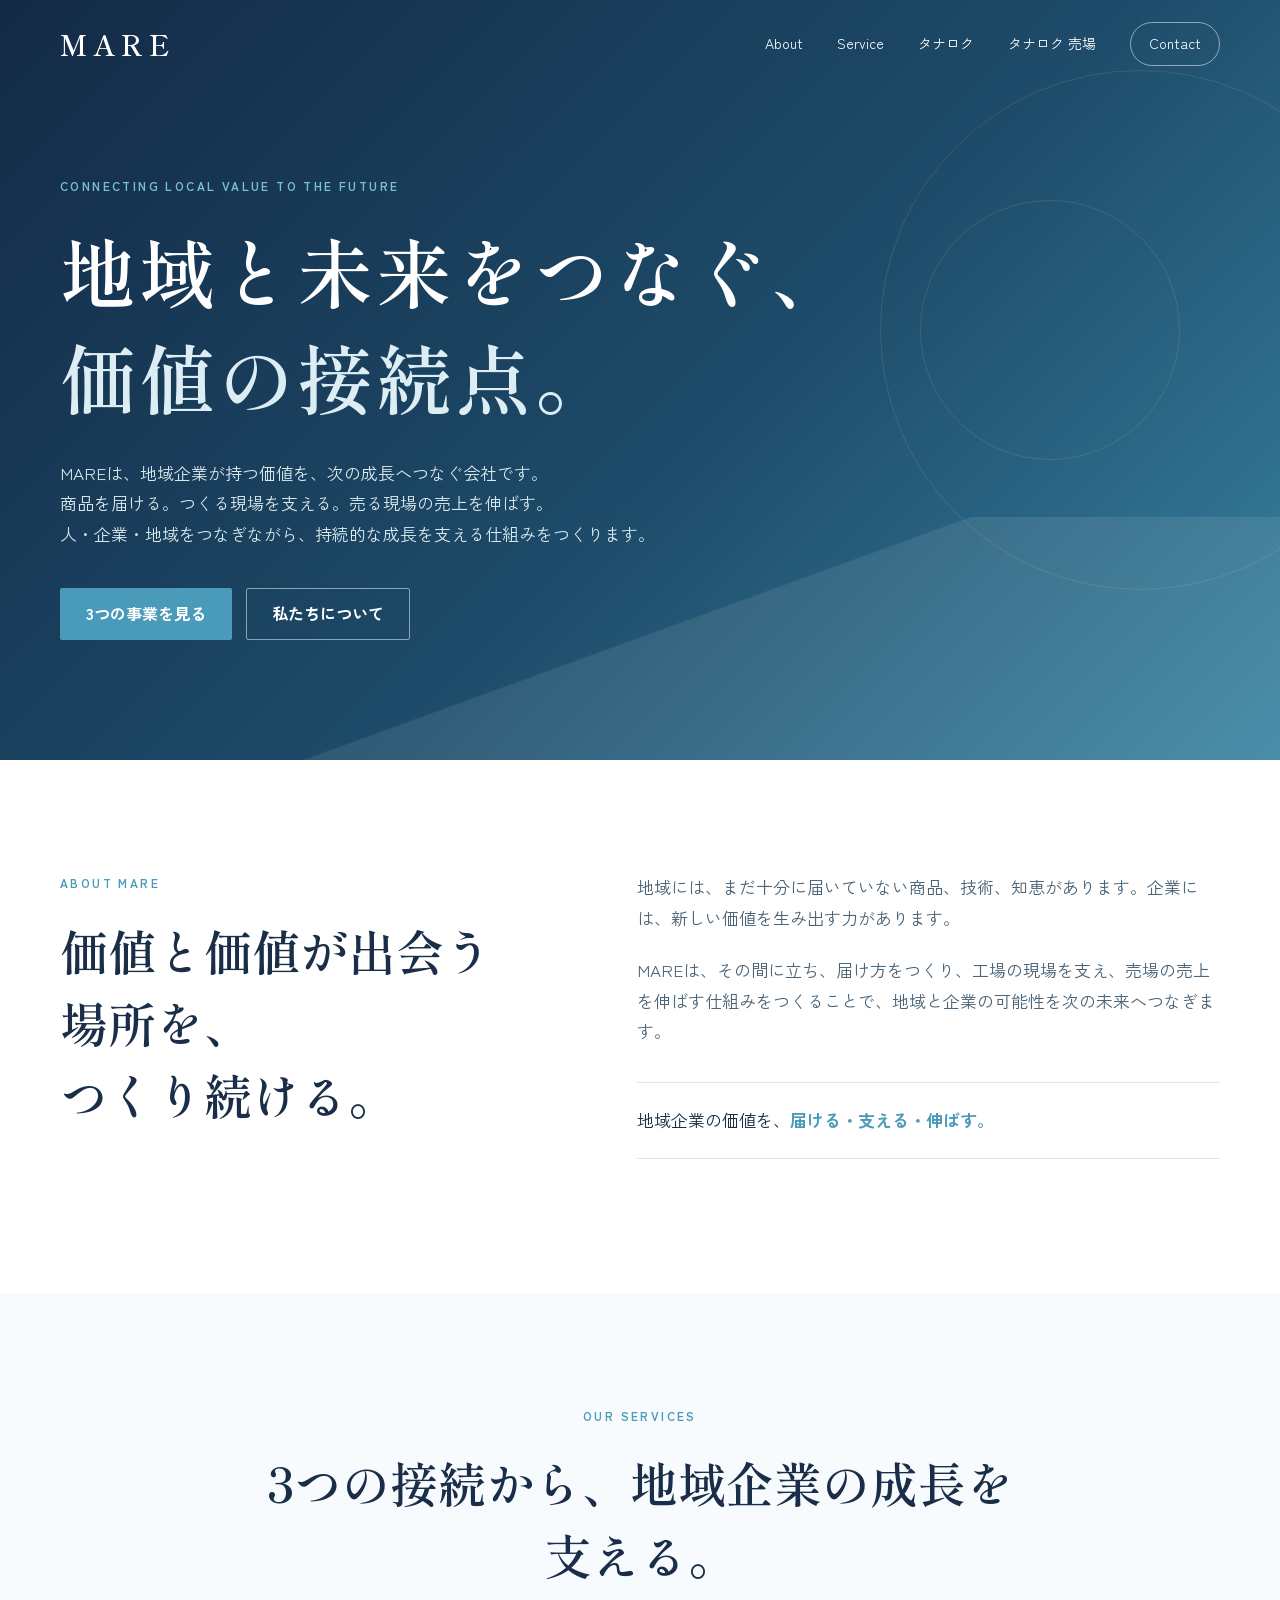
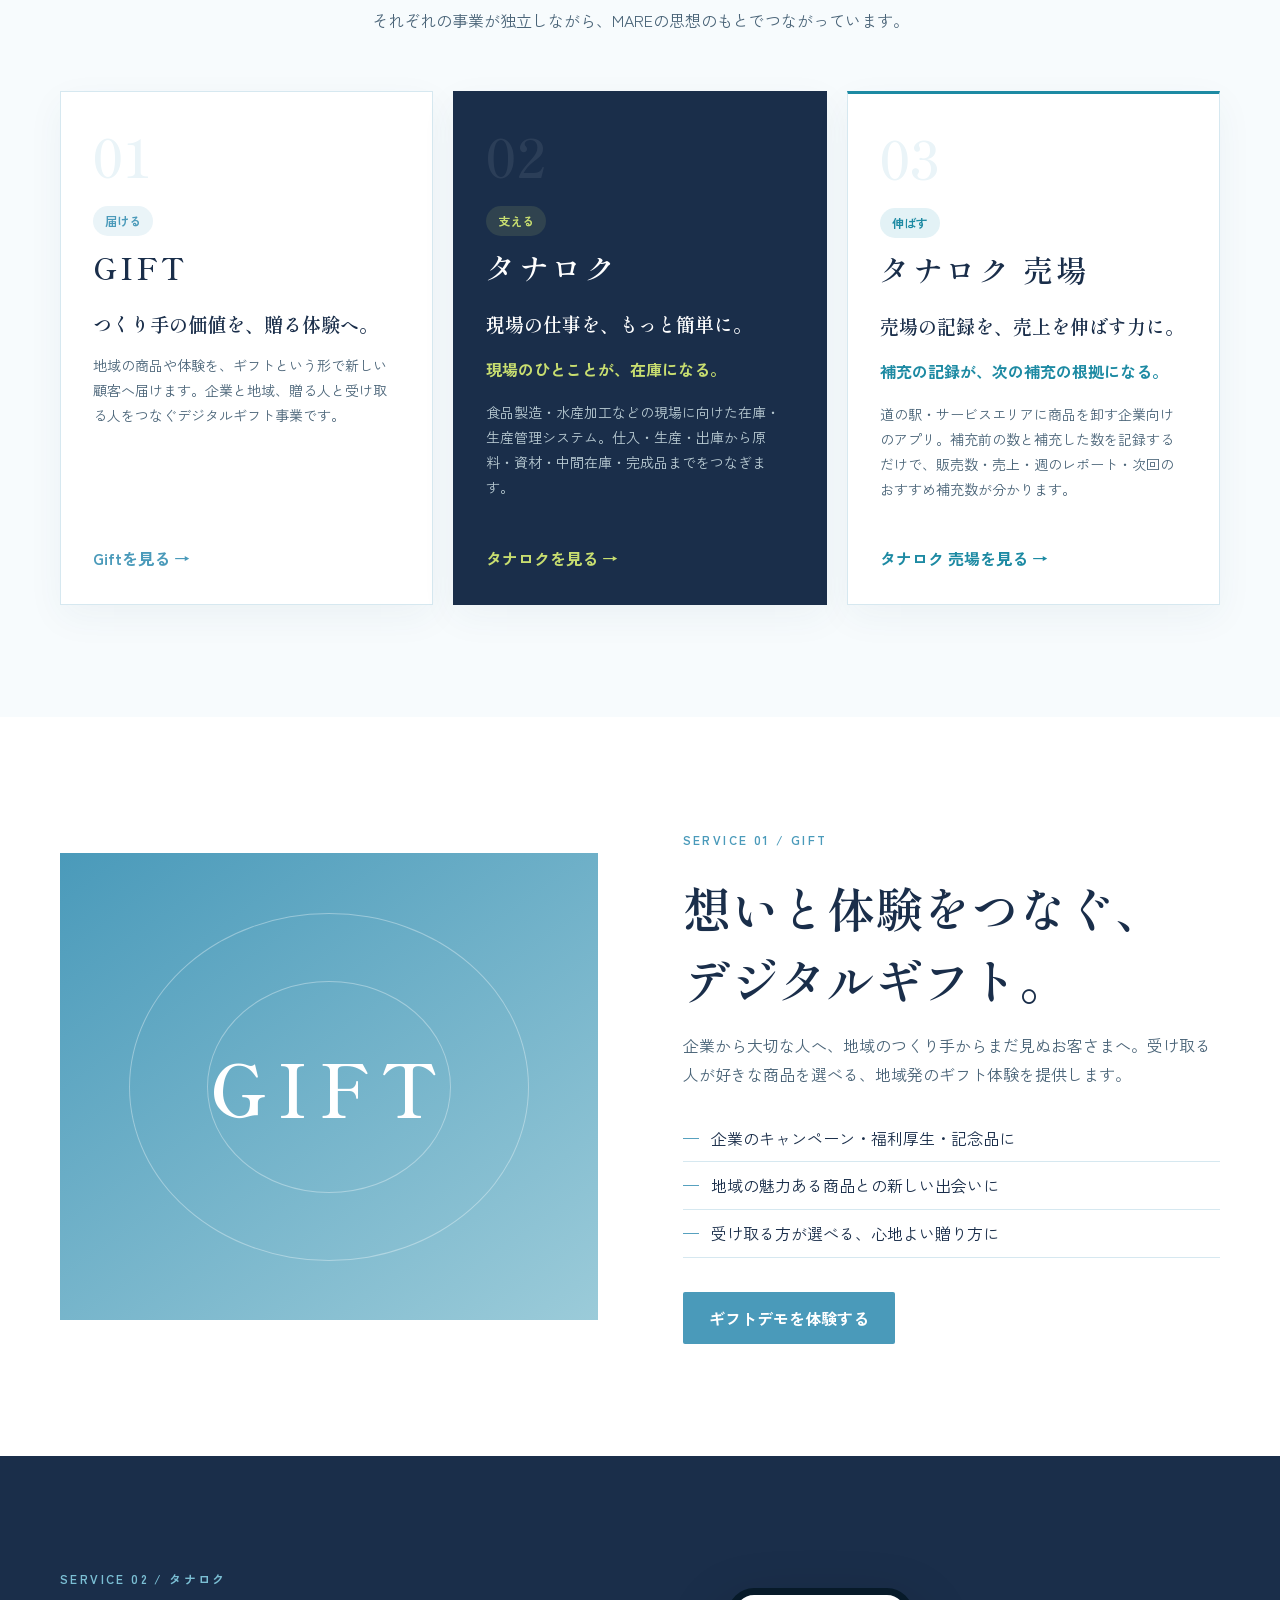
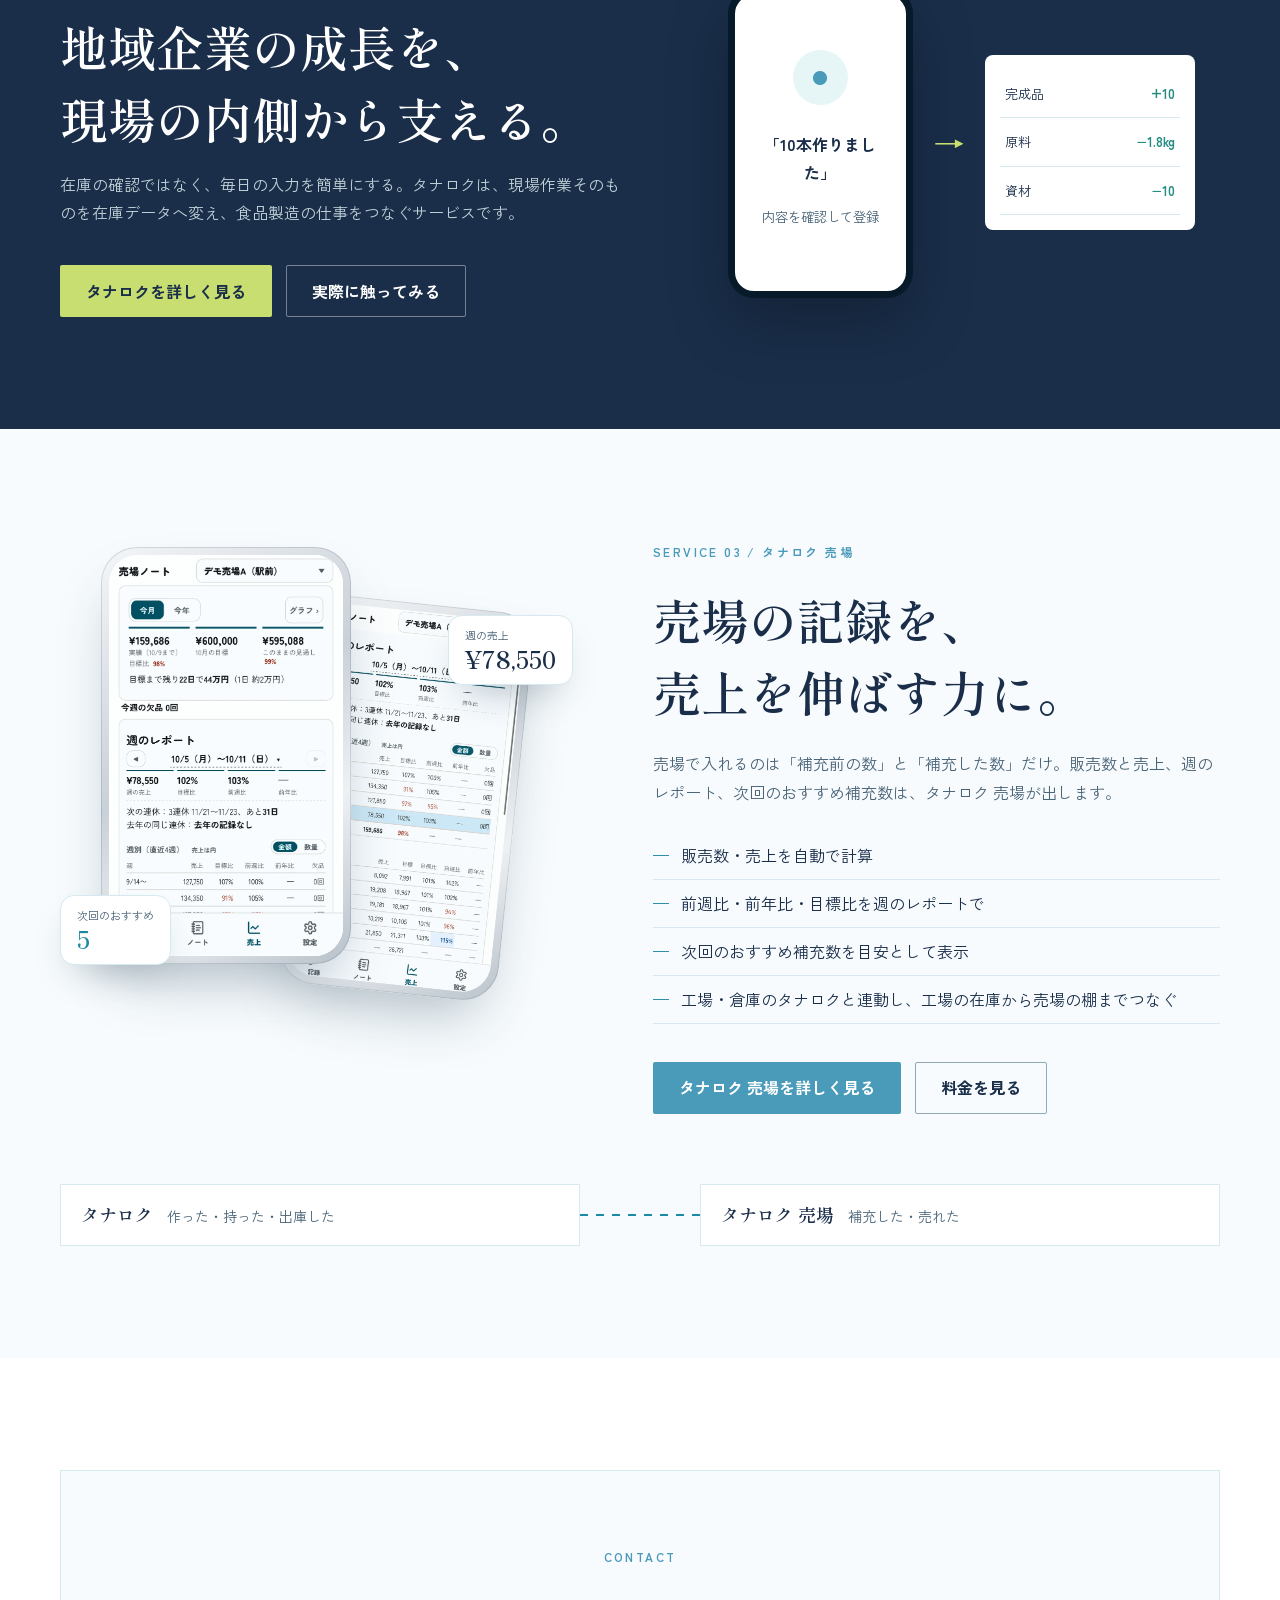
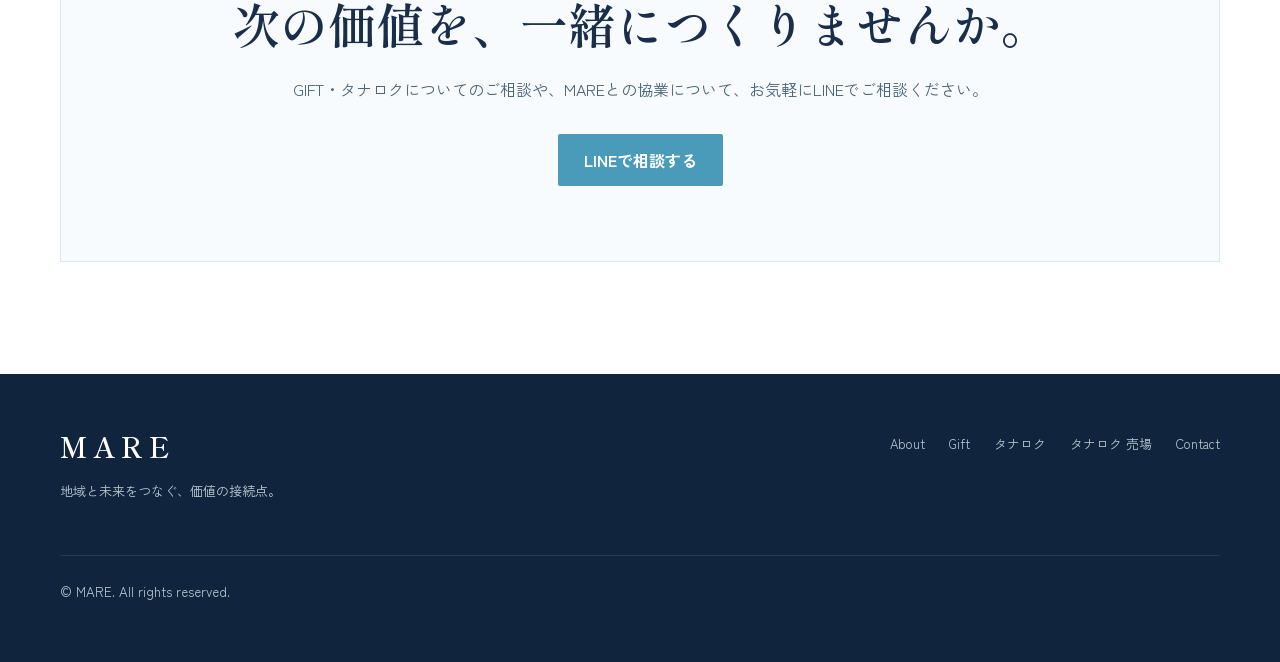
==== index.html @ 7fd614a9 "売場ノートを「タナロク 売場」に改名 - 売場の製品ページを /tanaroku/uriba/ に移す。旧URL /uriba-note/ は新しいページへ転送（#price などの位置も引き継ぐ） " ====
<!doctype html><html lang="ja"><head><meta charset="utf-8"><meta name="viewport" content="width=device-width,initial-scale=1"><title>MARE（マレ）｜地域と未来をつなぐ、価値の接続点。</title><meta name="description" content="MAREは、GIFT・タナロク（工場・倉庫）・タナロク 売場の3つの事業を通じて、地域企業の価値を届け、つくる現場と売る現場の成長を支える会社です。"><meta property="og:type" content="website"><meta property="og:title" content="MARE｜地域と未来をつなぐ、価値の接続点。"><meta property="og:description" content="地域企業の価値を、届ける・支える・伸ばす。"><meta property="og:url" content="https://mare-corp-hp.mare-corp-info.workers.dev/"><link rel="canonical" href="https://mare-corp-hp.mare-corp-info.workers.dev/"><link rel="preconnect" href="https://fonts.googleapis.com"><link rel="preconnect" href="https://fonts.gstatic.com" crossorigin><link href="https://fonts.googleapis.com/css2?family=Shippori+Mincho:wght@400;600;700&family=Zen+Kaku+Gothic+New:wght@300;400;500;600;700&display=swap" rel="stylesheet"><link rel="stylesheet" href="/assets/mare.css"></head><body>
<a class="skip-link" href="#main">本文へ移動</a><header class="site-header"><div class="shell header-inner"><a class="logo" href="/" aria-label="MARE トップページ">MARE</a><button class="menu-button" type="button" aria-expanded="false" aria-controls="site-nav"><span></span><span></span><span></span><span class="sr-only">メニュー</span></button><nav id="site-nav" aria-label="メインナビゲーション"><a href="#about">About</a><a href="#services">Service</a><a href="/tanaroku/">タナロク</a><a href="/tanaroku/uriba/">タナロク 売場</a><a class="nav-contact" href="/contact/">Contact</a></nav></div></header>
<main id="main"><section class="hero"><div class="hero-orb one"></div><div class="hero-orb two"></div><div class="shell hero-inner"><p class="eyebrow reveal">Connecting local value to the future</p><h1 class="reveal">地域と未来をつなぐ、<br><span>価値の接続点。</span></h1><p class="hero-copy reveal">MAREは、地域企業が持つ価値を、次の成長へつなぐ会社です。<br>商品を届ける。つくる現場を支える。売る現場の売上を伸ばす。<br>人・企業・地域をつなぎながら、持続的な成長を支える仕組みをつくります。</p><div class="hero-actions reveal"><a class="button primary" href="#services">3つの事業を見る</a><a class="button ghost" href="#about">私たちについて</a></div></div></section>
<section class="section about" id="about"><div class="shell split"><div class="section-intro reveal"><p class="eyebrow">About MARE</p><h2>価値と価値が出会う場所を、<br>つくり続ける。</h2></div><div class="about-copy reveal"><p>地域には、まだ十分に届いていない商品、技術、知恵があります。企業には、新しい価値を生み出す力があります。</p><p>MAREは、その間に立ち、届け方をつくり、工場の現場を支え、売場の売上を伸ばす仕組みをつくることで、地域と企業の可能性を次の未来へつなぎます。</p><p class="principle">地域企業の価値を、<strong>届ける・支える・伸ばす。</strong></p></div></div></section>
<section class="section services" id="services"><div class="shell"><div class="center-heading reveal"><p class="eyebrow">Our services</p><h2>3つの接続から、地域企業の成長を支える。</h2><p>それぞれの事業が独立しながら、MAREの思想のもとでつながっています。</p></div><div class="service-grid">
<article class="service-card reveal"><div class="service-number">01</div><p class="service-action">届ける</p><h3>GIFT</h3><h4>つくり手の価値を、贈る体験へ。</h4><p>地域の商品や体験を、ギフトという形で新しい顧客へ届けます。企業と地域、贈る人と受け取る人をつなぐデジタルギフト事業です。</p><a href="#service-gift" class="text-link">Giftを見る <span>→</span></a></article>
<article class="service-card cordx reveal"><div class="service-number">02</div><p class="service-action">支える</p><h3>タナロク</h3><h4>現場の仕事を、もっと簡単に。</h4><p class="cordx-message">現場のひとことが、在庫になる。</p><p>食品製造・水産加工などの現場に向けた在庫・生産管理システム。仕入・生産・出庫から原料・資材・中間在庫・完成品までをつなぎます。</p><a href="/tanaroku/" class="text-link">タナロクを見る <span>→</span></a></article>
<article class="service-card uriba reveal"><div class="service-number">03</div><p class="service-action">伸ばす</p><h3>タナロク 売場</h3><h4>売場の記録を、売上を伸ばす力に。</h4><p class="uriba-message">補充の記録が、次の補充の根拠になる。</p><p>道の駅・サービスエリアに商品を卸す企業向けのアプリ。補充前の数と補充した数を記録するだけで、販売数・売上・週のレポート・次回のおすすめ補充数が分かります。</p><a href="/tanaroku/uriba/" class="text-link">タナロク 売場を見る <span>→</span></a></article></div></div></section>
<section class="section detail" id="service-gift"><div class="shell detail-grid"><div class="detail-visual gift-visual reveal" role="img" aria-label="地域の贈り物を届けるイメージ"><span>GIFT</span></div><div class="detail-copy reveal"><p class="eyebrow">Service 01 / Gift</p><h2>想いと体験をつなぐ、<br>デジタルギフト。</h2><p>企業から大切な人へ、地域のつくり手からまだ見ぬお客さまへ。受け取る人が好きな商品を選べる、地域発のギフト体験を提供します。</p><ul><li>企業のキャンペーン・福利厚生・記念品に</li><li>地域の魅力ある商品との新しい出会いに</li><li>受け取る方が選べる、心地よい贈り方に</li></ul><a class="button primary" href="/demo.html">ギフトデモを体験する</a></div></div></section>
<section class="section cordx-band"><div class="shell cordx-band-grid"><div class="reveal"><p class="eyebrow">Service 02 / タナロク</p><h2>地域企業の成長を、<br>現場の内側から支える。</h2><p>在庫の確認ではなく、毎日の入力を簡単にする。タナロクは、現場作業そのものを在庫データへ変え、食品製造の仕事をつなぐサービスです。</p><div class="hero-actions"><a class="button lime" href="/tanaroku/">タナロクを詳しく見る</a><a class="button outline-light" href="/tanaroku/demo/">実際に触ってみる</a></div></div><div class="mini-product reveal"><div class="mini-phone"><span class="mic">●</span><b>「10本作りました」</b><small>内容を確認して登録</small></div><div class="mini-arrow">→</div><div class="mini-stock"><span>完成品 <b>+10</b></span><span>原料 <b>−1.8kg</b></span><span>資材 <b>−10</b></span></div></div></div></section>
<section class="section uriba-band" id="service-uriba"><div class="shell uriba-grid"><div class="uriba-stage reveal" aria-label="タナロク 売場の実際の画面（デモ売場）"><div class="u-phone back"><img src="/assets/uriba/week.webp" alt="週のレポートの画面" width="720" height="1320" loading="lazy"></div><div class="u-phone front"><div class="u-screen" data-u-cycle><img src="/assets/uriba/rec.webp" alt="記録の画面。次回のおすすめ補充数が出ている" width="720" height="1231" loading="lazy"><img class="off" src="/assets/uriba/note.webp" alt="" width="720" height="1231" loading="lazy"><img class="off" src="/assets/uriba/month.webp" alt="" width="720" height="1231" loading="lazy"></div></div><div class="u-chip c1"><small>次回のおすすめ</small><b>5</b></div><div class="u-chip c2"><small>週の売上</small><b>¥78,550</b></div></div><div class="reveal"><p class="eyebrow">Service 03 / タナロク 売場</p><h2>売場の記録を、<br>売上を伸ばす力に。</h2><p>売場で入れるのは「補充前の数」と「補充した数」だけ。販売数と売上、週のレポート、次回のおすすめ補充数は、タナロク 売場が出します。</p><ul class="uriba-points"><li>販売数・売上を自動で計算</li><li>前週比・前年比・目標比を週のレポートで</li><li>次回のおすすめ補充数を目安として表示</li><li>工場・倉庫のタナロクと連動し、工場の在庫から売場の棚までつなぐ</li></ul><div class="hero-actions"><a class="button primary" href="/tanaroku/uriba/">タナロク 売場を詳しく見る</a><a class="button ghost dark" href="/tanaroku/uriba/#price">料金を見る</a></div></div></div><div class="shell link-strip reveal" aria-label="タナロクとタナロク 売場の連動"><span><b>タナロク</b>作った・持った・出庫した</span><i aria-hidden="true"></i><span><b>タナロク 売場</b>補充した・売れた</span></div></section>
<section class="section contact" id="contact"><div class="shell contact-box reveal"><p class="eyebrow">Contact</p><h2>次の価値を、一緒につくりませんか。</h2><p>GIFT・タナロクについてのご相談や、MAREとの協業について、お気軽にLINEでご相談ください。</p><a class="button primary" href="https://lin.ee/n3A1B0A" target="_blank" rel="noopener noreferrer">LINEで相談する</a></div></section></main>
<footer><div class="shell footer-grid"><div><a class="logo" href="/">MARE</a><p>地域と未来をつなぐ、価値の接続点。</p></div><div class="footer-links"><a href="#about">About</a><a href="#service-gift">Gift</a><a href="/tanaroku/">タナロク</a><a href="/tanaroku/uriba/">タナロク 売場</a><a href="/contact/">Contact</a></div><small>© MARE. All rights reserved.</small></div></footer><script src="/assets/site.js" defer></script></body></html>
---- assets/mare.css ----
:root{--navy:#1a2e4a;--ocean:#4a9aba;--sky:#7bbfd4;--mist:#b8dce8;--pale:#eaf4f8;--white:#fff;--ink:#1a2e4a;--soft:#4a6478;--line:#d6e8f0;--bg:#f7fbfd;--lime:#c8de70;--shadow:0 22px 70px rgba(24,53,75,.11)}*{box-sizing:border-box}html{scroll-behavior:smooth}body{margin:0;color:var(--ink);font-family:'Zen Kaku Gothic New',sans-serif;line-height:1.8}a{color:inherit;text-decoration:none}.shell{width:min(1160px,calc(100% - 48px));margin:auto}.skip-link{position:fixed;top:-60px;left:16px;z-index:99;background:#fff;padding:10px}.skip-link:focus{top:10px}.sr-only{position:absolute;width:1px;height:1px;overflow:hidden;clip:rect(0,0,0,0)}.site-header{position:absolute;inset:0 0 auto;z-index:20;color:#fff}.header-inner{height:88px;display:flex;align-items:center}.logo{font:600 28px/1 'Shippori Mincho',serif;letter-spacing:.22em}.site-header nav{display:flex;align-items:center;gap:34px;margin-left:auto;font-size:14px}.site-header nav a{padding:12px 0}.nav-contact{border:1px solid rgba(255,255,255,.5);padding:8px 18px!important;border-radius:99px}.menu-button{display:none;margin-left:auto;width:46px;height:46px;border:0;background:transparent}.menu-button span:not(.sr-only){display:block;width:24px;height:1px;background:#fff;margin:6px auto}.hero{min-height:760px;padding:165px 0 110px;color:#fff;background:linear-gradient(135deg,#132a46,#1d4b69 55%,#3983a1);position:relative;overflow:hidden;display:flex;align-items:center}.hero:after{content:'';position:absolute;inset:auto 0 0;height:32%;background:linear-gradient(160deg,transparent 49.7%,rgba(255,255,255,.09) 50%)}.hero-orb{position:absolute;border-radius:50%;border:1px solid rgba(255,255,255,.1)}.hero-orb.one{width:520px;height:520px;right:-120px;top:70px}.hero-orb.two{width:260px;height:260px;right:100px;top:200px}.hero-inner{position:relative;z-index:2}.eyebrow{margin:0 0 20px;text-transform:uppercase;letter-spacing:.2em;color:var(--ocean);font-size:12px;font-weight:600}.hero .eyebrow,.cordx-band .eyebrow{color:var(--sky)}.hero h1{margin:0;font:600 clamp(44px,6vw,76px)/1.4 'Shippori Mincho',serif;letter-spacing:.04em}.hero h1 span{color:#dceef3}.hero-copy{max-width:720px;margin:28px 0 0;color:#d7e7ec;font-size:17px}.hero-actions{display:flex;gap:14px;flex-wrap:wrap;margin-top:38px}.button{min-height:52px;padding:0 25px;display:inline-flex;align-items:center;justify-content:center;border-radius:2px;font-weight:600;border:1px solid transparent;transition:.2s}.button:hover{transform:translateY(-2px)}.primary{background:var(--ocean);color:#fff}.ghost{border-color:rgba(255,255,255,.5);color:#fff}.ghost.dark{color:var(--navy);border-color:#91a8b6}.section{padding:112px 0}.split{display:grid;grid-template-columns:.9fr 1.1fr;gap:100px}.section h2{font:600 clamp(32px,4vw,48px)/1.5 'Shippori Mincho',serif;margin:0}.about-copy{font-size:17px;color:var(--soft)}.about-copy p{margin:0 0 22px}.principle{margin-top:35px!important;padding:22px 0;border-block:1px solid var(--line);color:var(--navy)}.principle strong{color:var(--ocean)}.services{background:var(--bg)}.center-heading{text-align:center;max-width:760px;margin:0 auto 56px}.center-heading>p:last-child{color:var(--soft)}.service-grid{display:grid;grid-template-columns:repeat(3,1fr);gap:20px}.service-card{position:relative;min-height:480px;padding:38px 32px;background:#fff;border:1px solid var(--line);box-shadow:0 12px 35px rgba(30,70,90,.05);transition:.25s}.service-card:hover{transform:translateY(-6px);box-shadow:var(--shadow)}.service-number{font:600 52px/1 'Shippori Mincho';color:var(--pale)}.service-action{display:inline-block;margin:24px 0 7px;padding:4px 12px;border-radius:99px;background:var(--pale);color:var(--ocean);font-size:12px;font-weight:600}.service-card h3{font:600 30px/1.2 'Shippori Mincho';letter-spacing:.1em;margin:6px 0 24px}.service-card h4{font:600 19px/1.6 'Shippori Mincho';margin:0 0 14px}.service-card>p:not(.service-action):not(.cordx-message){font-size:14px;color:var(--soft)}.service-card.cordx{background:var(--navy);color:#fff;border-color:var(--navy)}.cordx .service-number{color:rgba(255,255,255,.08)}.cordx .service-action{background:rgba(200,222,112,.12);color:var(--lime)}.cordx>p:not(.service-action):not(.cordx-message){color:#b9cbd3}.cordx-message{color:var(--lime);font-weight:600}.text-link{position:absolute;left:32px;bottom:32px;font-weight:600;color:var(--ocean)}.cordx .text-link{color:var(--lime)}.detail-grid{display:grid;grid-template-columns:1fr 1fr;gap:85px;align-items:center}.detail-visual{aspect-ratio:1.15;display:grid;place-items:center;position:relative;overflow:hidden}.detail-visual:before,.detail-visual:after{content:'';position:absolute;border-radius:50%;border:1px solid rgba(255,255,255,.35)}.detail-visual:before{width:74%;height:74%}.detail-visual:after{width:45%;height:45%}.detail-visual span{z-index:1;color:#fff;font:600 clamp(38px,6vw,72px)/1 'Shippori Mincho';letter-spacing:.15em}.gift-visual{background:linear-gradient(145deg,#4a9aba,#9bcbd9)}.oem-visual{background:linear-gradient(145deg,#213a58,#4a718a)}.detail-copy>p:not(.eyebrow){color:var(--soft)}.detail-copy ul{list-style:none;padding:0;margin:26px 0 34px}.detail-copy li{padding:9px 0;border-bottom:1px solid var(--line)}.detail-copy li:before{content:'—';color:var(--ocean);margin-right:12px}.detail.alt{background:var(--bg)}.cordx-band{background:var(--navy);color:#fff}.cordx-band-grid{display:grid;grid-template-columns:1.05fr .95fr;gap:70px;align-items:center}.cordx-band h2{color:#fff}.cordx-band p:not(.eyebrow){color:#bfd0d6}.lime{background:var(--lime);color:var(--navy)}.outline-light{border-color:rgba(255,255,255,.4);color:#fff}.mini-product{display:flex;align-items:center;justify-content:center;gap:20px}.mini-phone{width:185px;min-height:310px;border:7px solid #071a29;border-radius:26px;background:#fff;color:var(--navy);padding:55px 18px 22px;display:flex;flex-direction:column;align-items:center;text-align:center;box-shadow:0 25px 60px rgba(0,0,0,.25)}.mini-phone .mic{width:55px;height:55px;border-radius:50%;display:grid;place-items:center;background:#e6f5f6;color:var(--ocean);margin-bottom:25px}.mini-phone small{margin-top:18px;color:var(--soft)}.mini-arrow{color:var(--lime);font-size:32px}.mini-stock{width:210px;background:#fff;color:var(--navy);border-radius:8px;padding:15px}.mini-stock span{display:flex;justify-content:space-between;padding:12px 5px;border-bottom:1px solid var(--line);font-size:13px}.mini-stock b{color:#248d83}.contact-box{text-align:center;padding:75px 30px;background:var(--bg);border:1px solid var(--line)}.contact-box p:not(.eyebrow){color:var(--soft);margin-bottom:30px}footer{background:#10253d;color:#b7c8d0;padding:58px 0}.footer-grid{display:grid;grid-template-columns:1fr auto;gap:40px}.footer-grid .logo{color:#fff}.footer-grid p{font-size:13px}.footer-links{display:flex;gap:24px;font-size:13px}.footer-grid small{grid-column:1/-1;border-top:1px solid rgba(255,255,255,.1);padding-top:24px}.reveal{opacity:0;transform:translateY(22px);transition:.7s}.reveal.visible{opacity:1;transform:none}:focus-visible{outline:3px solid #f2c94c;outline-offset:4px}
@media(max-width:820px){.shell{width:min(1160px,calc(100% - 32px))}.menu-button{display:block}.site-header nav{display:none;position:absolute;top:72px;left:16px;right:16px;padding:16px;background:#fff;color:var(--navy);flex-direction:column;align-items:stretch;gap:0;box-shadow:var(--shadow)}.site-header nav.open{display:flex}.site-header nav a{padding:13px}.hero{min-height:720px;padding-top:135px}.hero-copy br{display:none}.split,.detail-grid,.cordx-band-grid{grid-template-columns:1fr;gap:50px}.service-grid{grid-template-columns:1fr}.service-card{min-height:420px}.detail.alt .detail-copy{order:2}.detail.alt .detail-visual{order:1}.section{padding:82px 0}}
@media(max-width:480px){.hero h1{font-size:40px}.hero-actions{display:grid}.button{width:100%}.section{padding:70px 0}.section h2{font-size:31px}.service-card{padding:30px 24px}.text-link{left:24px}.mini-product{gap:8px}.mini-phone{width:145px;min-height:270px;padding:40px 12px}.mini-stock{width:155px}.mini-arrow{font-size:22px}.footer-grid{grid-template-columns:1fr}.footer-links{flex-wrap:wrap}.contact-box{padding:54px 20px}}
@media(prefers-reduced-motion:reduce){html{scroll-behavior:auto}.reveal{opacity:1;transform:none;transition:none}}

.service-card.uriba{border-top:3px solid #1d8aa3}.uriba .service-action{background:#e3f2f6;color:#1d8aa3}.service-card.uriba>p.uriba-message{color:#1d8aa3;font-weight:600;font-size:16px}.uriba .text-link{color:#1d8aa3}
.uriba-band{background:var(--bg);overflow:hidden}.uriba-grid{display:grid;grid-template-columns:.95fr 1.05fr;gap:80px;align-items:center}.uriba-band h2{margin-bottom:22px!important}.uriba-band p:not(.eyebrow){color:var(--soft)}
.uriba-points{list-style:none;padding:0;margin:26px 0 34px}.uriba-points li{padding:9px 0;border-bottom:1px solid var(--line)}.uriba-points li:before{content:'—';color:#1d8aa3;margin-right:12px}
.uriba-stage{position:relative;height:560px}.u-phone{position:absolute;width:250px;border-radius:36px;padding:8px;background:linear-gradient(145deg,#f4f6f8,#c9d0d7 45%,#eef1f4 70%,#b7c0c9);box-shadow:0 30px 60px -22px rgba(24,53,75,.38),inset 0 0 0 1px rgba(26,46,74,.15)}.u-phone img,.u-screen{display:block;width:100%;border-radius:29px;background:#fff}.u-phone img{height:auto}.u-phone.back{left:46%;top:56px;transform:rotate(6deg);opacity:.95;width:220px}.u-phone.front{left:8%;top:0;animation:ufloat 7s ease-in-out infinite}
.u-screen{position:relative;overflow:hidden;aspect-ratio:720/1231}.u-screen img{position:absolute;inset:0;border-radius:0;transition:opacity .8s}.u-screen img.off{opacity:0}
.u-chip{position:absolute;background:#fff;border:1px solid var(--line);border-radius:14px;padding:10px 16px;box-shadow:0 18px 40px -18px rgba(24,53,75,.4);display:grid;animation:ufloat 6s ease-in-out infinite}.u-chip small{font-size:11px;color:var(--soft)}.u-chip b{font:600 24px/1.2 'Shippori Mincho',serif;color:var(--navy)}.u-chip.c1{left:0;top:62%;animation-delay:-2s}.u-chip.c1 b{color:#1d8aa3}.u-chip.c2{right:0;top:12%;animation-delay:-4s}
@keyframes ufloat{0%,100%{transform:translateY(0)}50%{transform:translateY(-12px)}}
.link-strip{margin-top:70px;display:grid;grid-template-columns:1fr 120px 1fr;align-items:center;gap:0}.link-strip span{background:#fff;border:1px solid var(--line);padding:16px 20px;font-size:14px;color:var(--soft);display:flex;gap:14px;align-items:baseline;flex-wrap:wrap}.link-strip b{font:600 18px 'Shippori Mincho',serif;color:var(--navy)}.link-strip i{height:2px;background:repeating-linear-gradient(90deg,#1d8aa3 0 8px,transparent 8px 16px);background-size:32px 2px;animation:udash 1.2s linear infinite}@keyframes udash{to{background-position:32px 0}}
@media(max-width:820px){.uriba-grid{grid-template-columns:1fr;gap:40px}.uriba-stage{height:500px;max-width:420px;margin:0 auto;width:100%}.u-phone{width:215px}.u-phone.back{width:185px;left:44%}.link-strip{grid-template-columns:1fr;margin-top:50px}.link-strip i{width:2px;height:34px;margin:0 auto;background:repeating-linear-gradient(180deg,#1d8aa3 0 8px,transparent 8px 16px)}}
@media(max-width:480px){.uriba-stage{height:430px}.u-phone{width:185px}.u-phone.back{width:160px;left:42%;top:40px}.u-chip b{font-size:20px}}
@media(prefers-reduced-motion:reduce){.u-phone.front,.u-chip,.link-strip i{animation:none}}
.service-card{padding-bottom:88px}@media(max-width:820px){.service-card{min-height:0}}
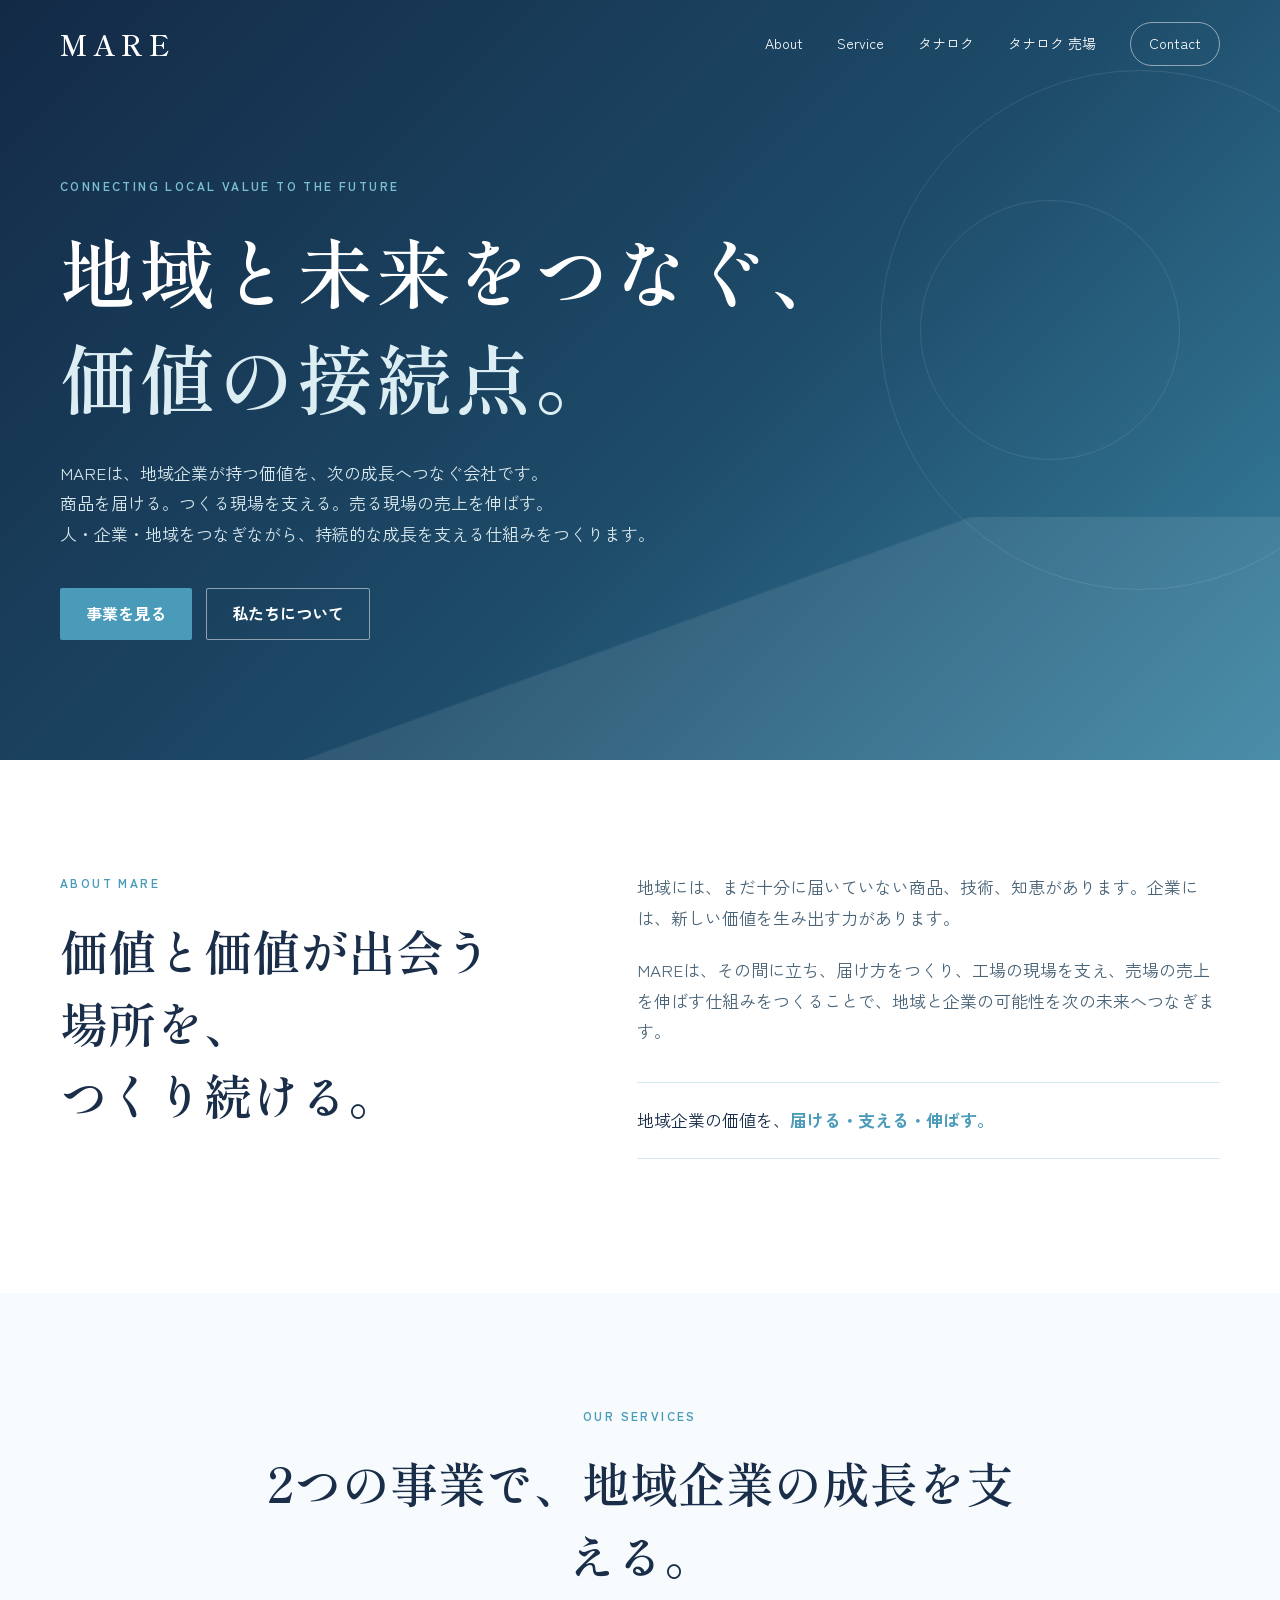
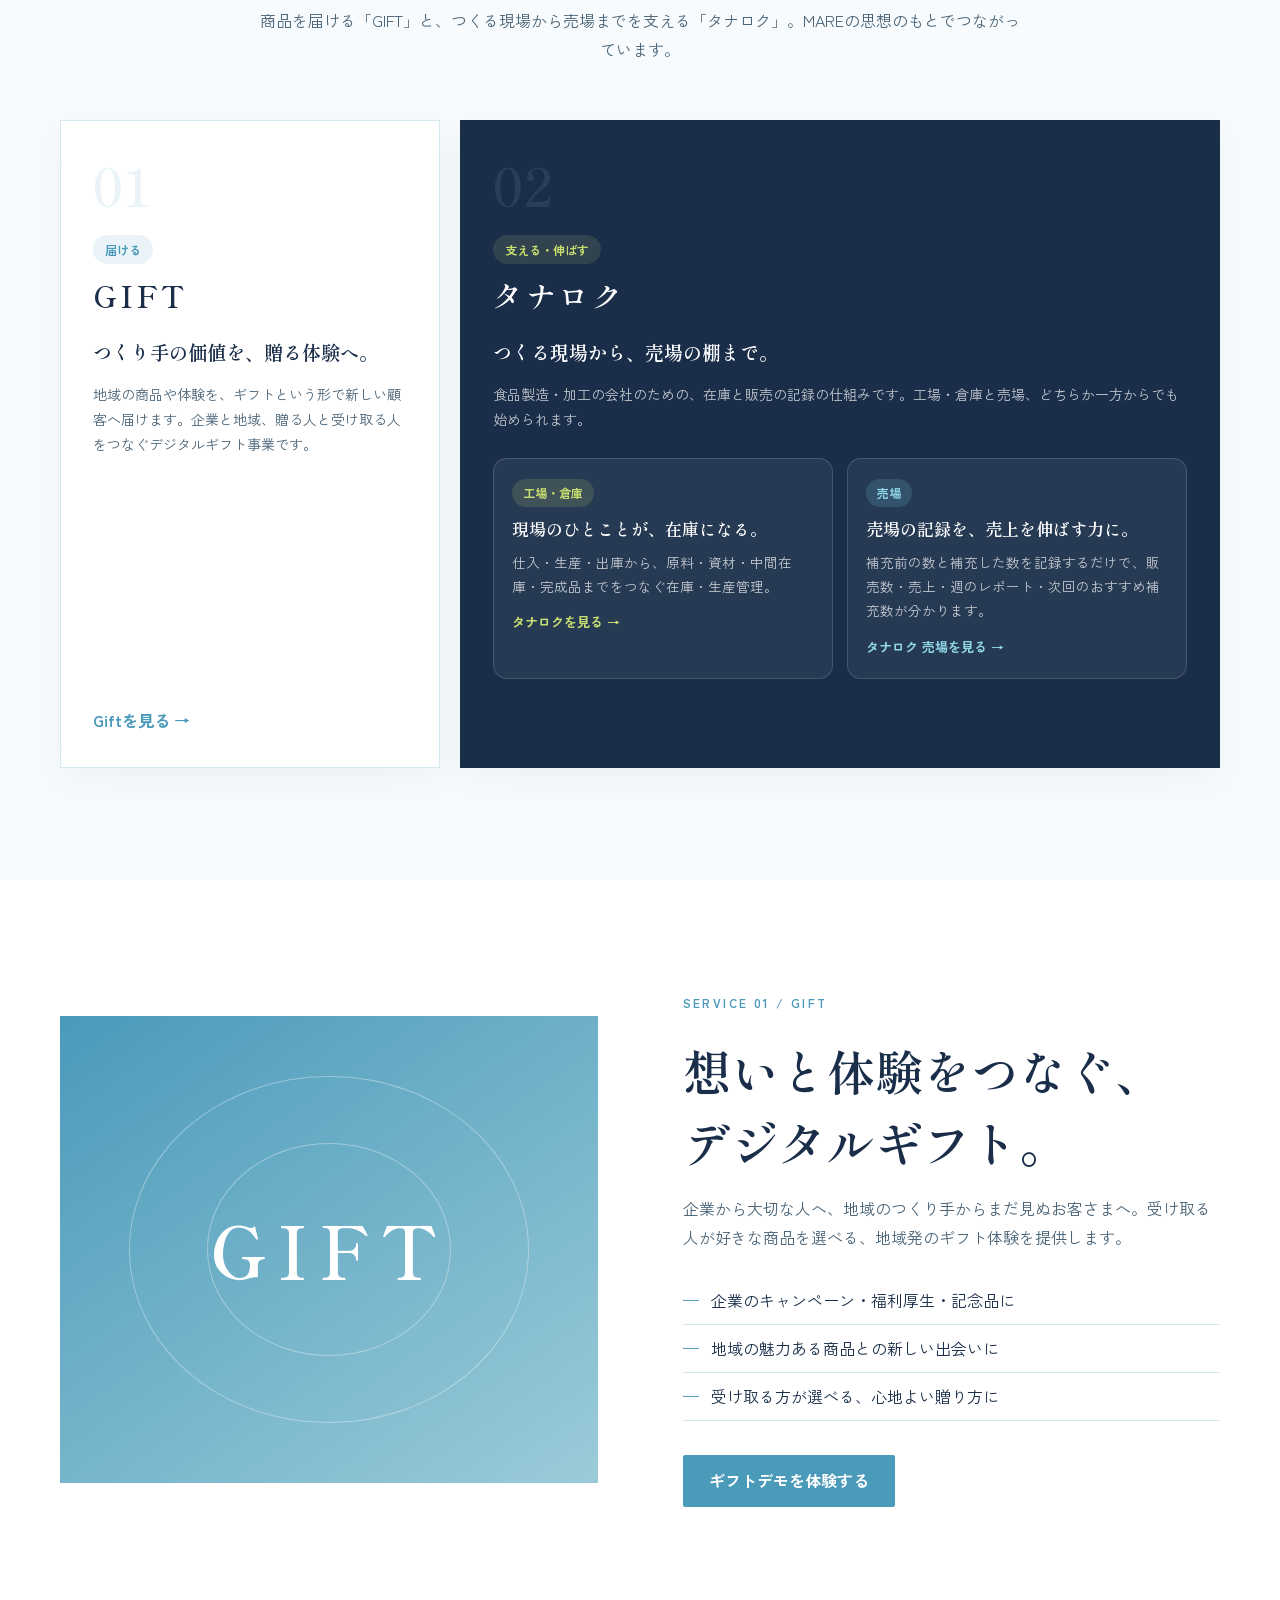
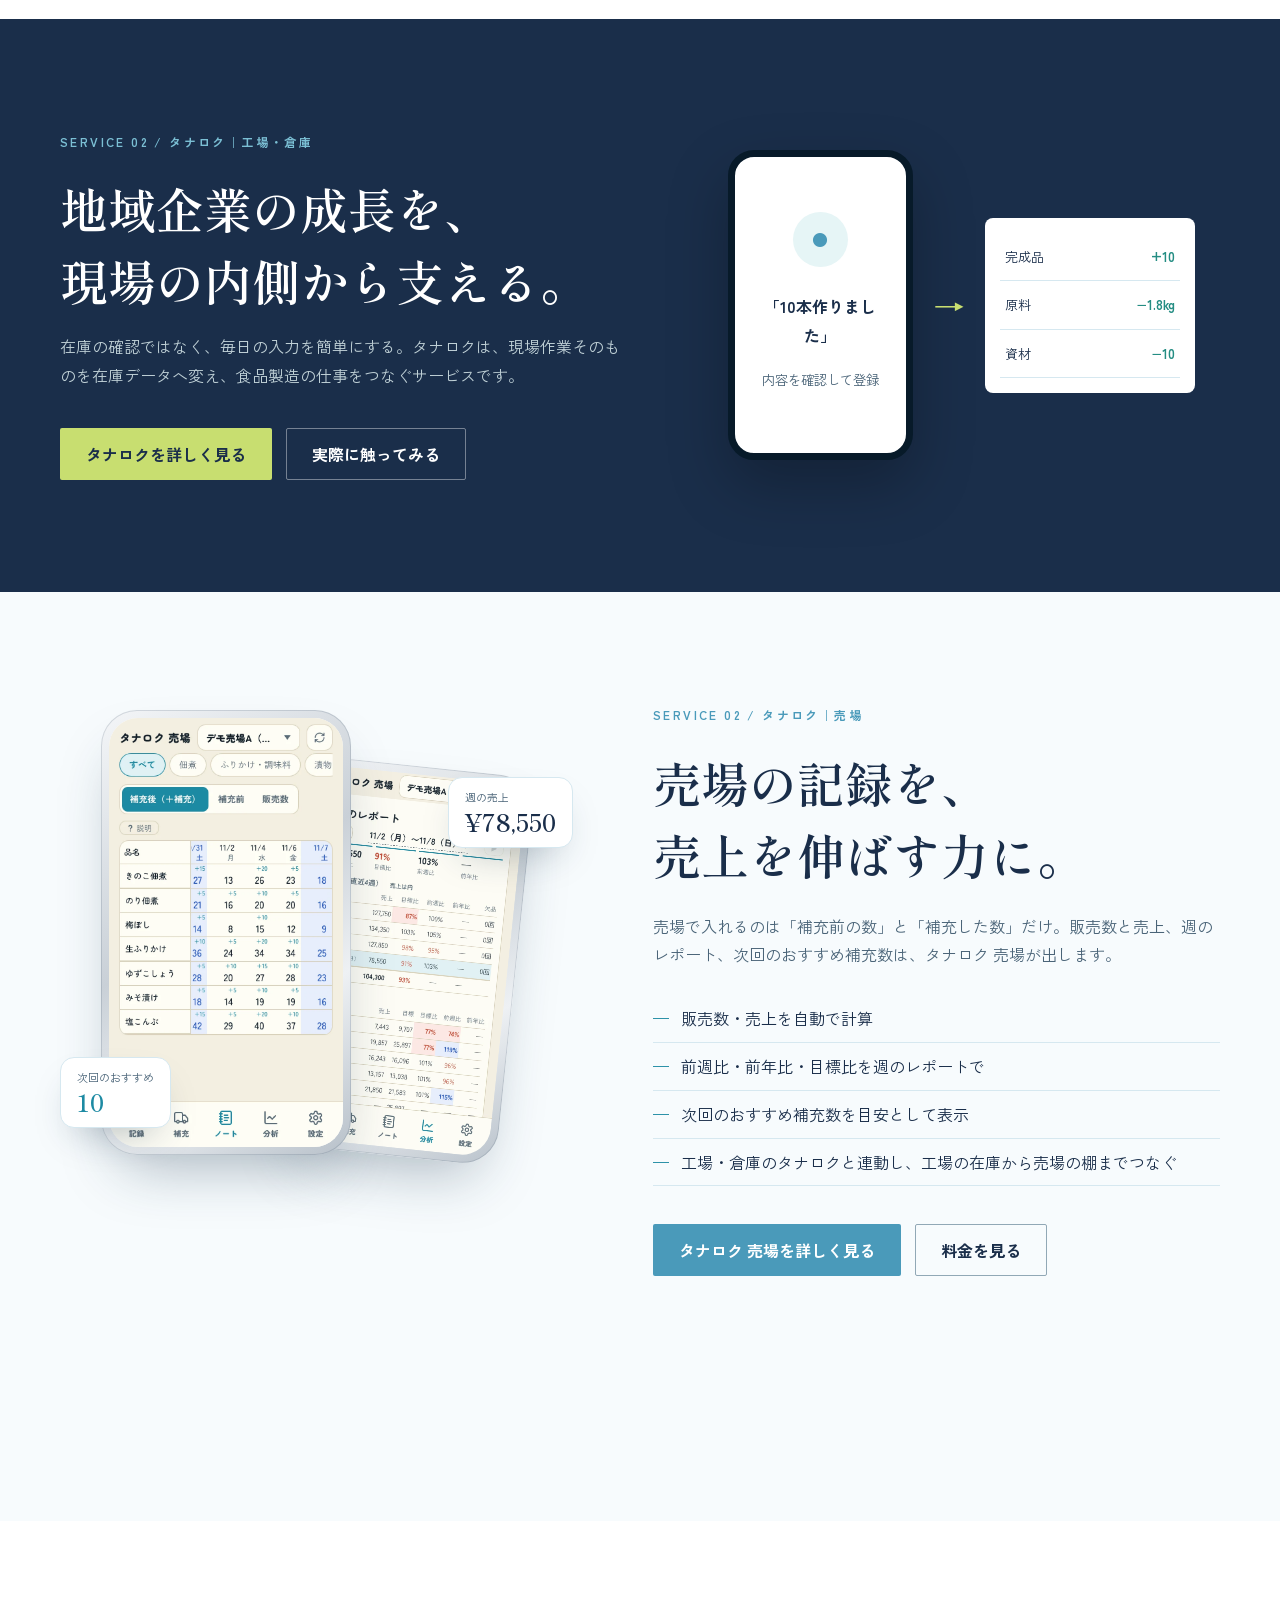
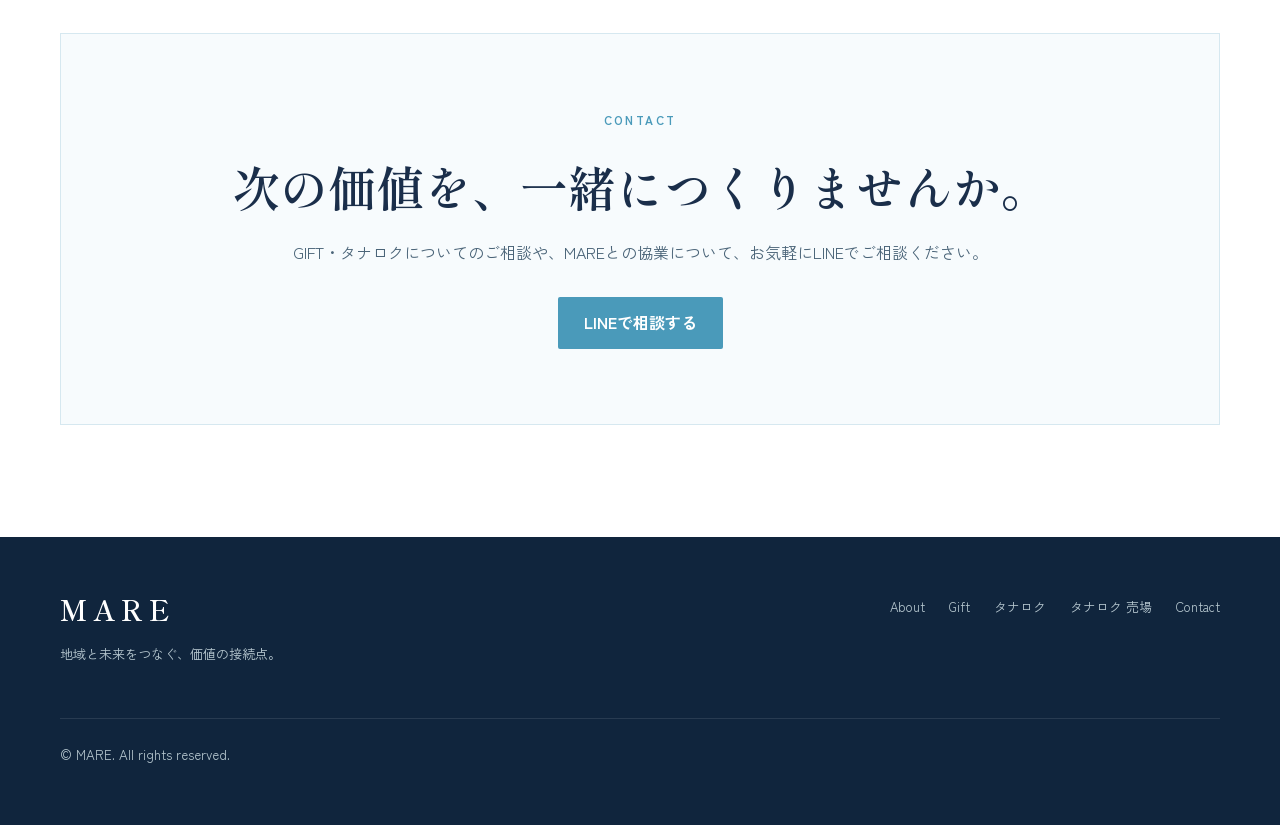
==== commit ebc22cb5: "タナロクを1つのブランドにまとめ、売場のページを今のアプリに合わせる - トップ：事業を「GIFT」と「タナロク（工場・倉庫／売場）」の2つに - タナロクの2つのページに「工場・倉庫｜売場」の切り替" ====
--- a/index.html
+++ b/index.html
@@ -1,13 +1,12 @@
-<!doctype html><html lang="ja"><head><meta charset="utf-8"><meta name="viewport" content="width=device-width,initial-scale=1"><title>MARE（マレ）｜地域と未来をつなぐ、価値の接続点。</title><meta name="description" content="MAREは、GIFT・タナロク（工場・倉庫）・タナロク 売場の3つの事業を通じて、地域企業の価値を届け、つくる現場と売る現場の成長を支える会社です。"><meta property="og:type" content="website"><meta property="og:title" content="MARE｜地域と未来をつなぐ、価値の接続点。"><meta property="og:description" content="地域企業の価値を、届ける・支える・伸ばす。"><meta property="og:url" content="https://mare-corp-hp.mare-corp-info.workers.dev/"><link rel="canonical" href="https://mare-corp-hp.mare-corp-info.workers.dev/"><link rel="preconnect" href="https://fonts.googleapis.com"><link rel="preconnect" href="https://fonts.gstatic.com" crossorigin><link href="https://fonts.googleapis.com/css2?family=Shippori+Mincho:wght@400;600;700&family=Zen+Kaku+Gothic+New:wght@300;400;500;600;700&display=swap" rel="stylesheet"><link rel="stylesheet" href="/assets/mare.css"></head><body>
+<!doctype html><html lang="ja"><head><meta charset="utf-8"><meta name="viewport" content="width=device-width,initial-scale=1"><title>MARE（マレ）｜地域と未来をつなぐ、価値の接続点。</title><meta name="description" content="MAREは、GIFTと、タナロク（工場・倉庫／売場）の2つの事業を通じて、地域企業の価値を届け、つくる現場と売る現場の成長を支える会社です。"><meta property="og:type" content="website"><meta property="og:title" content="MARE｜地域と未来をつなぐ、価値の接続点。"><meta property="og:description" content="地域企業の価値を、届ける・支える・伸ばす。"><meta property="og:url" content="https://mare-corp-hp.mare-corp-info.workers.dev/"><link rel="canonical" href="https://mare-corp-hp.mare-corp-info.workers.dev/"><link rel="preconnect" href="https://fonts.googleapis.com"><link rel="preconnect" href="https://fonts.gstatic.com" crossorigin><link href="https://fonts.googleapis.com/css2?family=Shippori+Mincho:wght@400;600;700&family=Zen+Kaku+Gothic+New:wght@300;400;500;600;700&display=swap" rel="stylesheet"><link rel="stylesheet" href="/assets/mare.css"></head><body>
 <a class="skip-link" href="#main">本文へ移動</a><header class="site-header"><div class="shell header-inner"><a class="logo" href="/" aria-label="MARE トップページ">MARE</a><button class="menu-button" type="button" aria-expanded="false" aria-controls="site-nav"><span></span><span></span><span></span><span class="sr-only">メニュー</span></button><nav id="site-nav" aria-label="メインナビゲーション"><a href="#about">About</a><a href="#services">Service</a><a href="/tanaroku/">タナロク</a><a href="/tanaroku/uriba/">タナロク 売場</a><a class="nav-contact" href="/contact/">Contact</a></nav></div></header>
-<main id="main"><section class="hero"><div class="hero-orb one"></div><div class="hero-orb two"></div><div class="shell hero-inner"><p class="eyebrow reveal">Connecting local value to the future</p><h1 class="reveal">地域と未来をつなぐ、<br><span>価値の接続点。</span></h1><p class="hero-copy reveal">MAREは、地域企業が持つ価値を、次の成長へつなぐ会社です。<br>商品を届ける。つくる現場を支える。売る現場の売上を伸ばす。<br>人・企業・地域をつなぎながら、持続的な成長を支える仕組みをつくります。</p><div class="hero-actions reveal"><a class="button primary" href="#services">3つの事業を見る</a><a class="button ghost" href="#about">私たちについて</a></div></div></section>
+<main id="main"><section class="hero"><div class="hero-orb one"></div><div class="hero-orb two"></div><div class="shell hero-inner"><p class="eyebrow reveal">Connecting local value to the future</p><h1 class="reveal">地域と未来をつなぐ、<br><span>価値の接続点。</span></h1><p class="hero-copy reveal">MAREは、地域企業が持つ価値を、次の成長へつなぐ会社です。<br>商品を届ける。つくる現場を支える。売る現場の売上を伸ばす。<br>人・企業・地域をつなぎながら、持続的な成長を支える仕組みをつくります。</p><div class="hero-actions reveal"><a class="button primary" href="#services">事業を見る</a><a class="button ghost" href="#about">私たちについて</a></div></div></section>
 <section class="section about" id="about"><div class="shell split"><div class="section-intro reveal"><p class="eyebrow">About MARE</p><h2>価値と価値が出会う場所を、<br>つくり続ける。</h2></div><div class="about-copy reveal"><p>地域には、まだ十分に届いていない商品、技術、知恵があります。企業には、新しい価値を生み出す力があります。</p><p>MAREは、その間に立ち、届け方をつくり、工場の現場を支え、売場の売上を伸ばす仕組みをつくることで、地域と企業の可能性を次の未来へつなぎます。</p><p class="principle">地域企業の価値を、<strong>届ける・支える・伸ばす。</strong></p></div></div></section>
-<section class="section services" id="services"><div class="shell"><div class="center-heading reveal"><p class="eyebrow">Our services</p><h2>3つの接続から、地域企業の成長を支える。</h2><p>それぞれの事業が独立しながら、MAREの思想のもとでつながっています。</p></div><div class="service-grid">
+<section class="section services" id="services"><div class="shell"><div class="center-heading reveal"><p class="eyebrow">Our services</p><h2>2つの事業で、地域企業の成長を支える。</h2><p>商品を届ける「GIFT」と、つくる現場から売場までを支える「タナロク」。MAREの思想のもとでつながっています。</p></div><div class="service-grid">
 <article class="service-card reveal"><div class="service-number">01</div><p class="service-action">届ける</p><h3>GIFT</h3><h4>つくり手の価値を、贈る体験へ。</h4><p>地域の商品や体験を、ギフトという形で新しい顧客へ届けます。企業と地域、贈る人と受け取る人をつなぐデジタルギフト事業です。</p><a href="#service-gift" class="text-link">Giftを見る <span>→</span></a></article>
-<article class="service-card cordx reveal"><div class="service-number">02</div><p class="service-action">支える</p><h3>タナロク</h3><h4>現場の仕事を、もっと簡単に。</h4><p class="cordx-message">現場のひとことが、在庫になる。</p><p>食品製造・水産加工などの現場に向けた在庫・生産管理システム。仕入・生産・出庫から原料・資材・中間在庫・完成品までをつなぎます。</p><a href="/tanaroku/" class="text-link">タナロクを見る <span>→</span></a></article>
-<article class="service-card uriba reveal"><div class="service-number">03</div><p class="service-action">伸ばす</p><h3>タナロク 売場</h3><h4>売場の記録を、売上を伸ばす力に。</h4><p class="uriba-message">補充の記録が、次の補充の根拠になる。</p><p>道の駅・サービスエリアに商品を卸す企業向けのアプリ。補充前の数と補充した数を記録するだけで、販売数・売上・週のレポート・次回のおすすめ補充数が分かります。</p><a href="/tanaroku/uriba/" class="text-link">タナロク 売場を見る <span>→</span></a></article></div></div></section>
+<article class="service-card tnk reveal"><div class="service-number">02</div><p class="service-action">支える・伸ばす</p><h3>タナロク</h3><h4>つくる現場から、売場の棚まで。</h4><p>食品製造・加工の会社のための、在庫と販売の記録の仕組みです。工場・倉庫と売場、どちらか一方からでも始められます。</p><div class="tnk-pair"><a class="tnk-part factory" href="/tanaroku/"><small>工場・倉庫</small><b>現場のひとことが、在庫になる。</b><span>仕入・生産・出庫から、原料・資材・中間在庫・完成品までをつなぐ在庫・生産管理。</span><i>タナロクを見る →</i></a><a class="tnk-part uriba" href="/tanaroku/uriba/"><small>売場</small><b>売場の記録を、売上を伸ばす力に。</b><span>補充前の数と補充した数を記録するだけで、販売数・売上・週のレポート・次回のおすすめ補充数が分かります。</span><i>タナロク 売場を見る →</i></a></div></article></div></div></section>
 <section class="section detail" id="service-gift"><div class="shell detail-grid"><div class="detail-visual gift-visual reveal" role="img" aria-label="地域の贈り物を届けるイメージ"><span>GIFT</span></div><div class="detail-copy reveal"><p class="eyebrow">Service 01 / Gift</p><h2>想いと体験をつなぐ、<br>デジタルギフト。</h2><p>企業から大切な人へ、地域のつくり手からまだ見ぬお客さまへ。受け取る人が好きな商品を選べる、地域発のギフト体験を提供します。</p><ul><li>企業のキャンペーン・福利厚生・記念品に</li><li>地域の魅力ある商品との新しい出会いに</li><li>受け取る方が選べる、心地よい贈り方に</li></ul><a class="button primary" href="/demo.html">ギフトデモを体験する</a></div></div></section>
-<section class="section cordx-band"><div class="shell cordx-band-grid"><div class="reveal"><p class="eyebrow">Service 02 / タナロク</p><h2>地域企業の成長を、<br>現場の内側から支える。</h2><p>在庫の確認ではなく、毎日の入力を簡単にする。タナロクは、現場作業そのものを在庫データへ変え、食品製造の仕事をつなぐサービスです。</p><div class="hero-actions"><a class="button lime" href="/tanaroku/">タナロクを詳しく見る</a><a class="button outline-light" href="/tanaroku/demo/">実際に触ってみる</a></div></div><div class="mini-product reveal"><div class="mini-phone"><span class="mic">●</span><b>「10本作りました」</b><small>内容を確認して登録</small></div><div class="mini-arrow">→</div><div class="mini-stock"><span>完成品 <b>+10</b></span><span>原料 <b>−1.8kg</b></span><span>資材 <b>−10</b></span></div></div></div></section>
-<section class="section uriba-band" id="service-uriba"><div class="shell uriba-grid"><div class="uriba-stage reveal" aria-label="タナロク 売場の実際の画面（デモ売場）"><div class="u-phone back"><img src="/assets/uriba/week.webp" alt="週のレポートの画面" width="720" height="1320" loading="lazy"></div><div class="u-phone front"><div class="u-screen" data-u-cycle><img src="/assets/uriba/rec.webp" alt="記録の画面。次回のおすすめ補充数が出ている" width="720" height="1231" loading="lazy"><img class="off" src="/assets/uriba/note.webp" alt="" width="720" height="1231" loading="lazy"><img class="off" src="/assets/uriba/month.webp" alt="" width="720" height="1231" loading="lazy"></div></div><div class="u-chip c1"><small>次回のおすすめ</small><b>5</b></div><div class="u-chip c2"><small>週の売上</small><b>¥78,550</b></div></div><div class="reveal"><p class="eyebrow">Service 03 / タナロク 売場</p><h2>売場の記録を、<br>売上を伸ばす力に。</h2><p>売場で入れるのは「補充前の数」と「補充した数」だけ。販売数と売上、週のレポート、次回のおすすめ補充数は、タナロク 売場が出します。</p><ul class="uriba-points"><li>販売数・売上を自動で計算</li><li>前週比・前年比・目標比を週のレポートで</li><li>次回のおすすめ補充数を目安として表示</li><li>工場・倉庫のタナロクと連動し、工場の在庫から売場の棚までつなぐ</li></ul><div class="hero-actions"><a class="button primary" href="/tanaroku/uriba/">タナロク 売場を詳しく見る</a><a class="button ghost dark" href="/tanaroku/uriba/#price">料金を見る</a></div></div></div><div class="shell link-strip reveal" aria-label="タナロクとタナロク 売場の連動"><span><b>タナロク</b>作った・持った・出庫した</span><i aria-hidden="true"></i><span><b>タナロク 売場</b>補充した・売れた</span></div></section>
+<section class="section cordx-band"><div class="shell cordx-band-grid"><div class="reveal"><p class="eyebrow">Service 02 / タナロク｜工場・倉庫</p><h2>地域企業の成長を、<br>現場の内側から支える。</h2><p>在庫の確認ではなく、毎日の入力を簡単にする。タナロクは、現場作業そのものを在庫データへ変え、食品製造の仕事をつなぐサービスです。</p><div class="hero-actions"><a class="button lime" href="/tanaroku/">タナロクを詳しく見る</a><a class="button outline-light" href="/tanaroku/demo/">実際に触ってみる</a></div></div><div class="mini-product reveal"><div class="mini-phone"><span class="mic">●</span><b>「10本作りました」</b><small>内容を確認して登録</small></div><div class="mini-arrow">→</div><div class="mini-stock"><span>完成品 <b>+10</b></span><span>原料 <b>−1.8kg</b></span><span>資材 <b>−10</b></span></div></div></div></section>
+<section class="section uriba-band" id="service-uriba"><div class="shell uriba-grid"><div class="uriba-stage reveal" aria-label="タナロク 売場の実際の画面（デモ売場）"><div class="u-phone back"><img src="/assets/uriba/week.webp" alt="週のレポートの画面" width="720" height="1320" loading="lazy"></div><div class="u-phone front"><div class="u-screen" data-u-cycle><img src="/assets/uriba/rec.webp" alt="記録の画面。次回のおすすめ補充数が出ている" width="720" height="1320" loading="lazy"><img class="off" src="/assets/uriba/note.webp" alt="" width="720" height="1320" loading="lazy"><img class="off" src="/assets/uriba/month.webp" alt="" width="720" height="1320" loading="lazy"></div></div><div class="u-chip c1"><small>次回のおすすめ</small><b>10</b></div><div class="u-chip c2"><small>週の売上</small><b>¥78,550</b></div></div><div class="reveal"><p class="eyebrow">Service 02 / タナロク｜売場</p><h2>売場の記録を、<br>売上を伸ばす力に。</h2><p>売場で入れるのは「補充前の数」と「補充した数」だけ。販売数と売上、週のレポート、次回のおすすめ補充数は、タナロク 売場が出します。</p><ul class="uriba-points"><li>販売数・売上を自動で計算</li><li>前週比・前年比・目標比を週のレポートで</li><li>次回のおすすめ補充数を目安として表示</li><li>工場・倉庫のタナロクと連動し、工場の在庫から売場の棚までつなぐ</li></ul><div class="hero-actions"><a class="button primary" href="/tanaroku/uriba/">タナロク 売場を詳しく見る</a><a class="button ghost dark" href="/tanaroku/uriba/#price">料金を見る</a></div></div></div><div class="shell link-strip reveal" aria-label="タナロクとタナロク 売場の連動"><span><b>タナロク</b>作った・持った・出庫した</span><i aria-hidden="true"></i><span><b>タナロク 売場</b>補充した・売れた</span></div></section>
 <section class="section contact" id="contact"><div class="shell contact-box reveal"><p class="eyebrow">Contact</p><h2>次の価値を、一緒につくりませんか。</h2><p>GIFT・タナロクについてのご相談や、MAREとの協業について、お気軽にLINEでご相談ください。</p><a class="button primary" href="https://lin.ee/n3A1B0A" target="_blank" rel="noopener noreferrer">LINEで相談する</a></div></section></main>
 <footer><div class="shell footer-grid"><div><a class="logo" href="/">MARE</a><p>地域と未来をつなぐ、価値の接続点。</p></div><div class="footer-links"><a href="#about">About</a><a href="#service-gift">Gift</a><a href="/tanaroku/">タナロク</a><a href="/tanaroku/uriba/">タナロク 売場</a><a href="/contact/">Contact</a></div><small>© MARE. All rights reserved.</small></div></footer><script src="/assets/site.js" defer></script></body></html>
--- a/assets/mare.css
+++ b/assets/mare.css
@@ -7,7 +7,7 @@
 .uriba-band{background:var(--bg);overflow:hidden}.uriba-grid{display:grid;grid-template-columns:.95fr 1.05fr;gap:80px;align-items:center}.uriba-band h2{margin-bottom:22px!important}.uriba-band p:not(.eyebrow){color:var(--soft)}
 .uriba-points{list-style:none;padding:0;margin:26px 0 34px}.uriba-points li{padding:9px 0;border-bottom:1px solid var(--line)}.uriba-points li:before{content:'—';color:#1d8aa3;margin-right:12px}
 .uriba-stage{position:relative;height:560px}.u-phone{position:absolute;width:250px;border-radius:36px;padding:8px;background:linear-gradient(145deg,#f4f6f8,#c9d0d7 45%,#eef1f4 70%,#b7c0c9);box-shadow:0 30px 60px -22px rgba(24,53,75,.38),inset 0 0 0 1px rgba(26,46,74,.15)}.u-phone img,.u-screen{display:block;width:100%;border-radius:29px;background:#fff}.u-phone img{height:auto}.u-phone.back{left:46%;top:56px;transform:rotate(6deg);opacity:.95;width:220px}.u-phone.front{left:8%;top:0;animation:ufloat 7s ease-in-out infinite}
-.u-screen{position:relative;overflow:hidden;aspect-ratio:720/1231}.u-screen img{position:absolute;inset:0;border-radius:0;transition:opacity .8s}.u-screen img.off{opacity:0}
+.u-screen{position:relative;overflow:hidden;aspect-ratio:720/1320}.u-screen img{position:absolute;inset:0;border-radius:0;transition:opacity .8s}.u-screen img.off{opacity:0}
 .u-chip{position:absolute;background:#fff;border:1px solid var(--line);border-radius:14px;padding:10px 16px;box-shadow:0 18px 40px -18px rgba(24,53,75,.4);display:grid;animation:ufloat 6s ease-in-out infinite}.u-chip small{font-size:11px;color:var(--soft)}.u-chip b{font:600 24px/1.2 'Shippori Mincho',serif;color:var(--navy)}.u-chip.c1{left:0;top:62%;animation-delay:-2s}.u-chip.c1 b{color:#1d8aa3}.u-chip.c2{right:0;top:12%;animation-delay:-4s}
 @keyframes ufloat{0%,100%{transform:translateY(0)}50%{transform:translateY(-12px)}}
 .link-strip{margin-top:70px;display:grid;grid-template-columns:1fr 120px 1fr;align-items:center;gap:0}.link-strip span{background:#fff;border:1px solid var(--line);padding:16px 20px;font-size:14px;color:var(--soft);display:flex;gap:14px;align-items:baseline;flex-wrap:wrap}.link-strip b{font:600 18px 'Shippori Mincho',serif;color:var(--navy)}.link-strip i{height:2px;background:repeating-linear-gradient(90deg,#1d8aa3 0 8px,transparent 8px 16px);background-size:32px 2px;animation:udash 1.2s linear infinite}@keyframes udash{to{background-position:32px 0}}
@@ -15,3 +15,20 @@
 @media(max-width:480px){.uriba-stage{height:430px}.u-phone{width:185px}.u-phone.back{width:160px;left:42%;top:40px}.u-chip b{font-size:20px}}
 @media(prefers-reduced-motion:reduce){.u-phone.front,.u-chip,.link-strip i{animation:none}}
 .service-card{padding-bottom:88px}@media(max-width:820px){.service-card{min-height:0}}
+/* 事業は2つ：GIFT と タナロク（工場・倉庫／売場） */
+.service-grid{grid-template-columns:minmax(0,1fr) minmax(0,2fr)}
+.service-card.tnk{background:var(--navy);color:#fff;border-color:var(--navy)}
+.service-card.tnk .service-number{color:rgba(255,255,255,.08)}
+.service-card.tnk .service-action{background:rgba(200,222,112,.12);color:var(--lime)}
+.service-card.tnk>p:not(.service-action){color:rgba(255,255,255,.72)}
+.tnk-pair{display:grid;grid-template-columns:1fr 1fr;gap:14px;margin-top:26px}
+.tnk-part{display:grid;gap:8px;align-content:start;padding:20px 18px;border-radius:14px;background:rgba(255,255,255,.06);border:1px solid rgba(255,255,255,.14);color:#fff;text-decoration:none;transition:.25s}
+.tnk-part:hover{background:rgba(255,255,255,.11);transform:translateY(-3px)}
+.tnk-part small{justify-self:start;padding:3px 11px;border-radius:99px;font-size:12px;font-weight:600;background:rgba(200,222,112,.14);color:var(--lime)}
+.tnk-part.uriba small{background:rgba(108,195,214,.18);color:#8fd6e6}
+.tnk-part b{font:600 17px/1.6 'Shippori Mincho'}
+.tnk-part span{font-size:13.5px;line-height:1.8;color:rgba(255,255,255,.72)}
+.tnk-part i{font-style:normal;font-size:13px;font-weight:600;color:var(--lime);margin-top:4px}
+.tnk-part.uriba i{color:#8fd6e6}
+@media (max-width:900px){.service-grid{grid-template-columns:1fr}}
+@media (max-width:560px){.tnk-pair{grid-template-columns:1fr}}
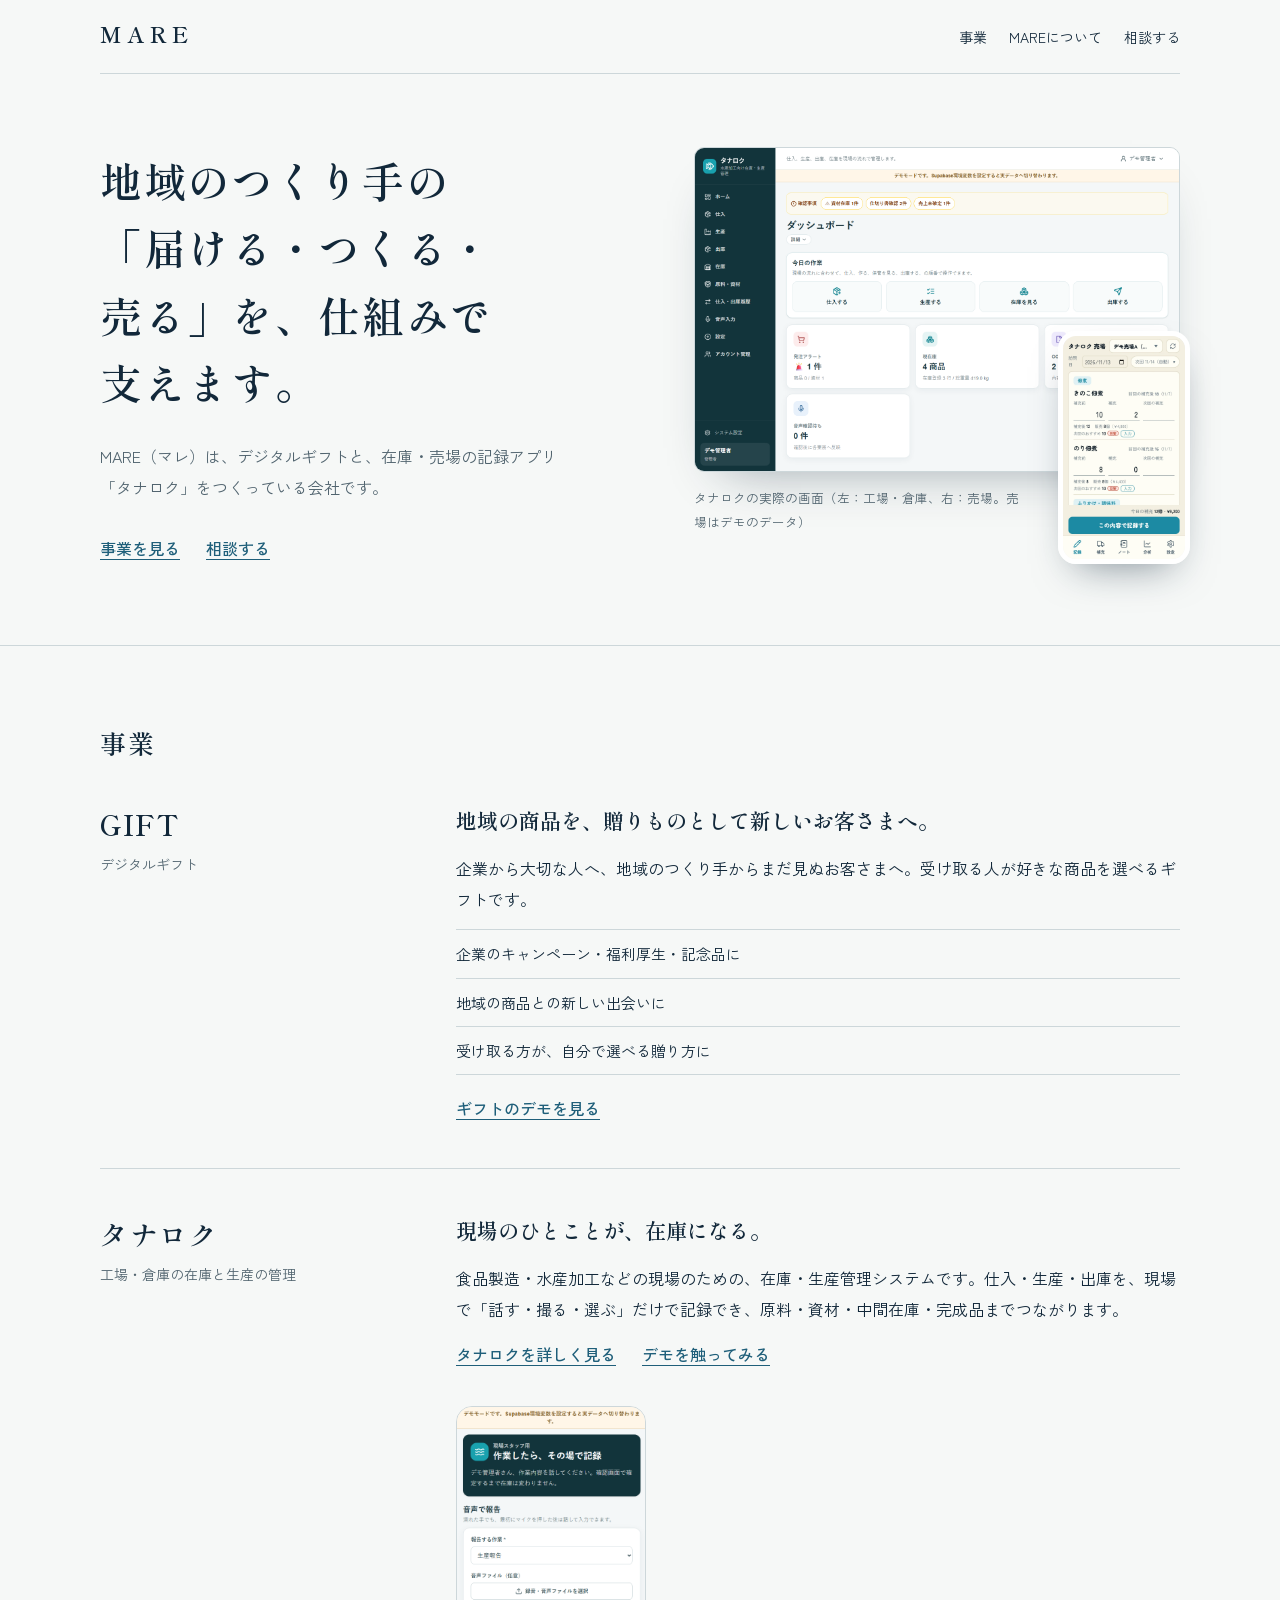
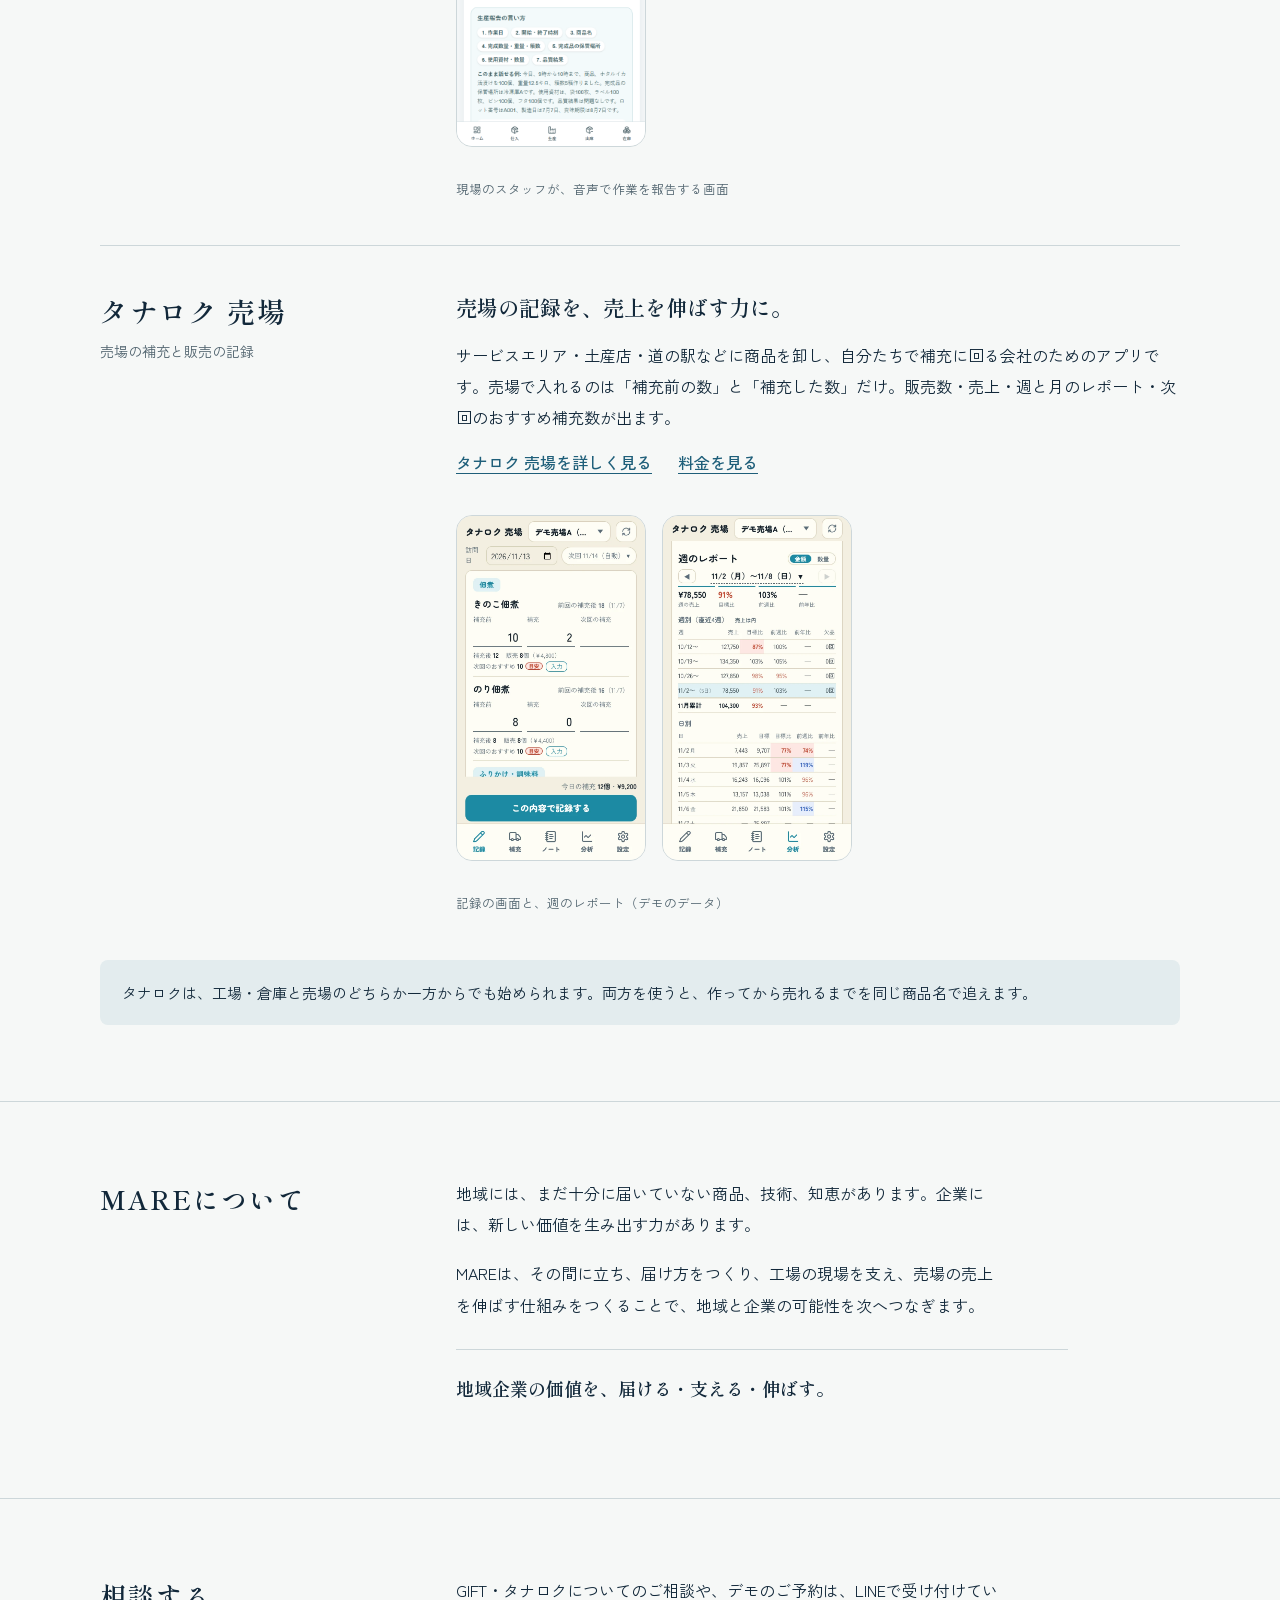
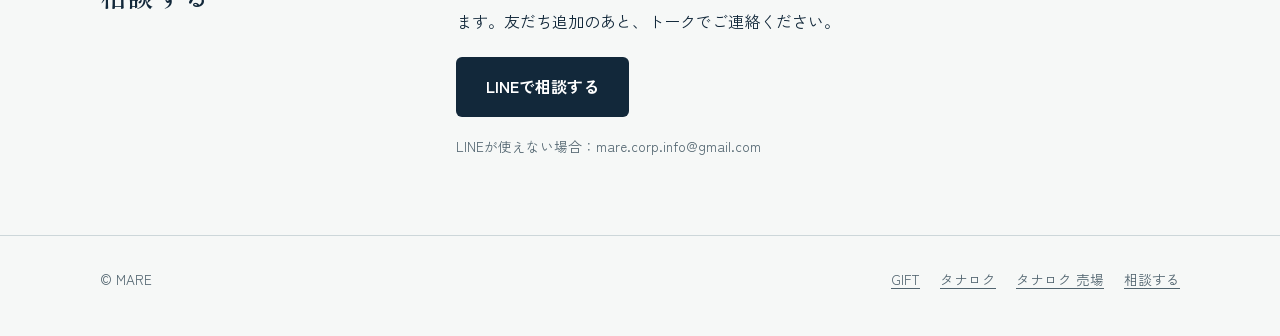
==== commit aaff8bd8: "トップページを、会社案内として読める形に作り直す - 変な位置での改行を防ぐ（見出しを文節ごとに区切る。「つな／ぐ、」のような折り返しをなくす） - 飾り（光の輪・英語の小見出し・番号つきのカード・動" ====
--- a/index.html
+++ b/index.html
@@ -1,12 +1,73 @@
-<!doctype html><html lang="ja"><head><meta charset="utf-8"><meta name="viewport" content="width=device-width,initial-scale=1"><title>MARE（マレ）｜地域と未来をつなぐ、価値の接続点。</title><meta name="description" content="MAREは、GIFTと、タナロク（工場・倉庫／売場）の2つの事業を通じて、地域企業の価値を届け、つくる現場と売る現場の成長を支える会社です。"><meta property="og:type" content="website"><meta property="og:title" content="MARE｜地域と未来をつなぐ、価値の接続点。"><meta property="og:description" content="地域企業の価値を、届ける・支える・伸ばす。"><meta property="og:url" content="https://mare-corp-hp.mare-corp-info.workers.dev/"><link rel="canonical" href="https://mare-corp-hp.mare-corp-info.workers.dev/"><link rel="preconnect" href="https://fonts.googleapis.com"><link rel="preconnect" href="https://fonts.gstatic.com" crossorigin><link href="https://fonts.googleapis.com/css2?family=Shippori+Mincho:wght@400;600;700&family=Zen+Kaku+Gothic+New:wght@300;400;500;600;700&display=swap" rel="stylesheet"><link rel="stylesheet" href="/assets/mare.css"></head><body>
-<a class="skip-link" href="#main">本文へ移動</a><header class="site-header"><div class="shell header-inner"><a class="logo" href="/" aria-label="MARE トップページ">MARE</a><button class="menu-button" type="button" aria-expanded="false" aria-controls="site-nav"><span></span><span></span><span></span><span class="sr-only">メニュー</span></button><nav id="site-nav" aria-label="メインナビゲーション"><a href="#about">About</a><a href="#services">Service</a><a href="/tanaroku/">タナロク</a><a href="/tanaroku/uriba/">タナロク 売場</a><a class="nav-contact" href="/contact/">Contact</a></nav></div></header>
-<main id="main"><section class="hero"><div class="hero-orb one"></div><div class="hero-orb two"></div><div class="shell hero-inner"><p class="eyebrow reveal">Connecting local value to the future</p><h1 class="reveal">地域と未来をつなぐ、<br><span>価値の接続点。</span></h1><p class="hero-copy reveal">MAREは、地域企業が持つ価値を、次の成長へつなぐ会社です。<br>商品を届ける。つくる現場を支える。売る現場の売上を伸ばす。<br>人・企業・地域をつなぎながら、持続的な成長を支える仕組みをつくります。</p><div class="hero-actions reveal"><a class="button primary" href="#services">事業を見る</a><a class="button ghost" href="#about">私たちについて</a></div></div></section>
-<section class="section about" id="about"><div class="shell split"><div class="section-intro reveal"><p class="eyebrow">About MARE</p><h2>価値と価値が出会う場所を、<br>つくり続ける。</h2></div><div class="about-copy reveal"><p>地域には、まだ十分に届いていない商品、技術、知恵があります。企業には、新しい価値を生み出す力があります。</p><p>MAREは、その間に立ち、届け方をつくり、工場の現場を支え、売場の売上を伸ばす仕組みをつくることで、地域と企業の可能性を次の未来へつなぎます。</p><p class="principle">地域企業の価値を、<strong>届ける・支える・伸ばす。</strong></p></div></div></section>
-<section class="section services" id="services"><div class="shell"><div class="center-heading reveal"><p class="eyebrow">Our services</p><h2>2つの事業で、地域企業の成長を支える。</h2><p>商品を届ける「GIFT」と、つくる現場から売場までを支える「タナロク」。MAREの思想のもとでつながっています。</p></div><div class="service-grid">
-<article class="service-card reveal"><div class="service-number">01</div><p class="service-action">届ける</p><h3>GIFT</h3><h4>つくり手の価値を、贈る体験へ。</h4><p>地域の商品や体験を、ギフトという形で新しい顧客へ届けます。企業と地域、贈る人と受け取る人をつなぐデジタルギフト事業です。</p><a href="#service-gift" class="text-link">Giftを見る <span>→</span></a></article>
-<article class="service-card tnk reveal"><div class="service-number">02</div><p class="service-action">支える・伸ばす</p><h3>タナロク</h3><h4>つくる現場から、売場の棚まで。</h4><p>食品製造・加工の会社のための、在庫と販売の記録の仕組みです。工場・倉庫と売場、どちらか一方からでも始められます。</p><div class="tnk-pair"><a class="tnk-part factory" href="/tanaroku/"><small>工場・倉庫</small><b>現場のひとことが、在庫になる。</b><span>仕入・生産・出庫から、原料・資材・中間在庫・完成品までをつなぐ在庫・生産管理。</span><i>タナロクを見る →</i></a><a class="tnk-part uriba" href="/tanaroku/uriba/"><small>売場</small><b>売場の記録を、売上を伸ばす力に。</b><span>補充前の数と補充した数を記録するだけで、販売数・売上・週のレポート・次回のおすすめ補充数が分かります。</span><i>タナロク 売場を見る →</i></a></div></article></div></div></section>
-<section class="section detail" id="service-gift"><div class="shell detail-grid"><div class="detail-visual gift-visual reveal" role="img" aria-label="地域の贈り物を届けるイメージ"><span>GIFT</span></div><div class="detail-copy reveal"><p class="eyebrow">Service 01 / Gift</p><h2>想いと体験をつなぐ、<br>デジタルギフト。</h2><p>企業から大切な人へ、地域のつくり手からまだ見ぬお客さまへ。受け取る人が好きな商品を選べる、地域発のギフト体験を提供します。</p><ul><li>企業のキャンペーン・福利厚生・記念品に</li><li>地域の魅力ある商品との新しい出会いに</li><li>受け取る方が選べる、心地よい贈り方に</li></ul><a class="button primary" href="/demo.html">ギフトデモを体験する</a></div></div></section>
-<section class="section cordx-band"><div class="shell cordx-band-grid"><div class="reveal"><p class="eyebrow">Service 02 / タナロク｜工場・倉庫</p><h2>地域企業の成長を、<br>現場の内側から支える。</h2><p>在庫の確認ではなく、毎日の入力を簡単にする。タナロクは、現場作業そのものを在庫データへ変え、食品製造の仕事をつなぐサービスです。</p><div class="hero-actions"><a class="button lime" href="/tanaroku/">タナロクを詳しく見る</a><a class="button outline-light" href="/tanaroku/demo/">実際に触ってみる</a></div></div><div class="mini-product reveal"><div class="mini-phone"><span class="mic">●</span><b>「10本作りました」</b><small>内容を確認して登録</small></div><div class="mini-arrow">→</div><div class="mini-stock"><span>完成品 <b>+10</b></span><span>原料 <b>−1.8kg</b></span><span>資材 <b>−10</b></span></div></div></div></section>
-<section class="section uriba-band" id="service-uriba"><div class="shell uriba-grid"><div class="uriba-stage reveal" aria-label="タナロク 売場の実際の画面（デモ売場）"><div class="u-phone back"><img src="/assets/uriba/week.webp" alt="週のレポートの画面" width="720" height="1320" loading="lazy"></div><div class="u-phone front"><div class="u-screen" data-u-cycle><img src="/assets/uriba/rec.webp" alt="記録の画面。次回のおすすめ補充数が出ている" width="720" height="1320" loading="lazy"><img class="off" src="/assets/uriba/note.webp" alt="" width="720" height="1320" loading="lazy"><img class="off" src="/assets/uriba/month.webp" alt="" width="720" height="1320" loading="lazy"></div></div><div class="u-chip c1"><small>次回のおすすめ</small><b>10</b></div><div class="u-chip c2"><small>週の売上</small><b>¥78,550</b></div></div><div class="reveal"><p class="eyebrow">Service 02 / タナロク｜売場</p><h2>売場の記録を、<br>売上を伸ばす力に。</h2><p>売場で入れるのは「補充前の数」と「補充した数」だけ。販売数と売上、週のレポート、次回のおすすめ補充数は、タナロク 売場が出します。</p><ul class="uriba-points"><li>販売数・売上を自動で計算</li><li>前週比・前年比・目標比を週のレポートで</li><li>次回のおすすめ補充数を目安として表示</li><li>工場・倉庫のタナロクと連動し、工場の在庫から売場の棚までつなぐ</li></ul><div class="hero-actions"><a class="button primary" href="/tanaroku/uriba/">タナロク 売場を詳しく見る</a><a class="button ghost dark" href="/tanaroku/uriba/#price">料金を見る</a></div></div></div><div class="shell link-strip reveal" aria-label="タナロクとタナロク 売場の連動"><span><b>タナロク</b>作った・持った・出庫した</span><i aria-hidden="true"></i><span><b>タナロク 売場</b>補充した・売れた</span></div></section>
-<section class="section contact" id="contact"><div class="shell contact-box reveal"><p class="eyebrow">Contact</p><h2>次の価値を、一緒につくりませんか。</h2><p>GIFT・タナロクについてのご相談や、MAREとの協業について、お気軽にLINEでご相談ください。</p><a class="button primary" href="https://lin.ee/n3A1B0A" target="_blank" rel="noopener noreferrer">LINEで相談する</a></div></section></main>
-<footer><div class="shell footer-grid"><div><a class="logo" href="/">MARE</a><p>地域と未来をつなぐ、価値の接続点。</p></div><div class="footer-links"><a href="#about">About</a><a href="#service-gift">Gift</a><a href="/tanaroku/">タナロク</a><a href="/tanaroku/uriba/">タナロク 売場</a><a href="/contact/">Contact</a></div><small>© MARE. All rights reserved.</small></div></footer><script src="/assets/site.js" defer></script></body></html>
+<!doctype html><html lang="ja"><head><meta charset="utf-8"><meta name="viewport" content="width=device-width,initial-scale=1"><title>MARE（マレ）｜地域のつくり手の「届ける・つくる・売る」を支える</title><meta name="description" content="MAREは、GIFTと、タナロク（工場・倉庫／売場）の2つの事業を通じて、地域企業の価値を届け、つくる現場と売る現場の成長を支える会社です。"><meta property="og:type" content="website"><meta property="og:title" content="MARE（マレ）｜地域のつくり手の「届ける・つくる・売る」を支える"><meta property="og:description" content="地域企業の価値を、届ける・支える・伸ばす。"><meta property="og:url" content="https://mare-corp-hp.mare-corp-info.workers.dev/"><link rel="canonical" href="https://mare-corp-hp.mare-corp-info.workers.dev/"><link rel="preconnect" href="https://fonts.googleapis.com"><link rel="preconnect" href="https://fonts.gstatic.com" crossorigin><link href="https://fonts.googleapis.com/css2?family=Shippori+Mincho:wght@500;600&family=Zen+Kaku+Gothic+New:wght@400;500;700&display=swap" rel="stylesheet"><link rel="stylesheet" href="/assets/home.css"></head>
+<body>
+<header class="w top"><a class="name" href="/" aria-label="MARE トップページ">MARE</a><nav aria-label="メインナビゲーション"><a href="#business">事業</a><a href="#about">MAREについて</a><a href="/contact/">相談する</a></nav></header>
+<main id="main">
+<div class="w lead">
+  <div>
+    <h1><span class="ph">地域の</span><span class="ph">つくり手の</span><span class="ph">「届ける・</span><span class="ph">つくる・</span><span class="ph">売る」を、</span><span class="ph">仕組みで</span><span class="ph">支えます。</span></h1>
+    <p>MARE（マレ）は、デジタルギフトと、在庫・売場の記録アプリ「タナロク」をつくっている会社です。</p>
+    <div class="go"><a href="#business">事業を見る</a><a href="/contact/">相談する</a></div>
+  </div>
+  <figure class="screens" style="margin:0">
+    <img class="pc" src="/assets/tanaroku-dashboard.png" alt="タナロクのパソコン画面。在庫の状況と今日の作業が並んでいる" width="1440" height="960">
+    <img class="sp" src="/assets/uriba/rec.webp" alt="タナロク 売場のスマホ画面。補充前と補充の数を入れると、販売数と次回のおすすめが出る" width="720" height="1320">
+    <figcaption>タナロクの実際の画面（左：工場・倉庫、右：売場。売場はデモのデータ）</figcaption>
+  </figure>
+</div>
+
+<section id="business"><div class="w">
+  <h2>事業</h2>
+
+  <article class="biz" id="service-gift">
+    <div><h3>GIFT</h3><p class="kind">デジタルギフト</p></div>
+    <div>
+      <p class="say"><span class="ph">地域の商品を、</span><span class="ph">贈りものとして</span><span class="ph">新しいお客さまへ。</span></p>
+      <p>企業から大切な人へ、地域のつくり手からまだ見ぬお客さまへ。受け取る人が好きな商品を選べるギフトです。</p>
+      <ul><li>企業のキャンペーン・福利厚生・記念品に</li><li>地域の商品との新しい出会いに</li><li>受け取る方が、自分で選べる贈り方に</li></ul>
+      <div class="go"><a href="/demo.html">ギフトのデモを見る</a></div>
+    </div>
+  </article>
+
+  <article class="biz" id="service-tanaroku">
+    <div><h3>タナロク</h3><p class="kind">工場・倉庫の在庫と生産の管理</p></div>
+    <div>
+      <p class="say"><span class="ph">現場の</span><span class="ph">ひとことが、</span><span class="ph">在庫になる。</span></p>
+      <p>食品製造・水産加工などの現場のための、在庫・生産管理システムです。仕入・生産・出庫を、現場で「話す・撮る・選ぶ」だけで記録でき、原料・資材・中間在庫・完成品までつながります。</p>
+      <div class="go"><a href="/tanaroku/">タナロクを詳しく見る</a><a href="/tanaroku/demo/">デモを触ってみる</a></div>
+    </div>
+    <figure class="shot sp"><img src="/assets/tanaroku-staff.png" alt="タナロクのスマホ画面。現場のスタッフが音声で作業を報告する" width="500" height="900" loading="lazy"><figcaption>現場のスタッフが、音声で作業を報告する画面</figcaption></figure>
+  </article>
+
+  <article class="biz" id="service-uriba">
+    <div><h3>タナロク 売場</h3><p class="kind">売場の補充と販売の記録</p></div>
+    <div>
+      <p class="say"><span class="ph">売場の記録を、</span><span class="ph">売上を伸ばす力に。</span></p>
+      <p>サービスエリア・土産店・道の駅などに商品を卸し、自分たちで補充に回る会社のためのアプリです。売場で入れるのは「補充前の数」と「補充した数」だけ。販売数・売上・週と月のレポート・次回のおすすめ補充数が出ます。</p>
+      <div class="go"><a href="/tanaroku/uriba/">タナロク 売場を詳しく見る</a><a href="/tanaroku/uriba/#price">料金を見る</a></div>
+    </div>
+    <figure class="shot sp"><img src="/assets/uriba/rec.webp" alt="記録の画面" width="720" height="1320" loading="lazy"><img src="/assets/uriba/week.webp" alt="週のレポートの画面" width="720" height="1320" loading="lazy"><figcaption>記録の画面と、週のレポート（デモのデータ）</figcaption></figure>
+  </article>
+
+  <p class="pair" style="margin:44px 0 0">タナロクは、工場・倉庫と売場のどちらか一方からでも始められます。両方を使うと、作ってから売れるまでを同じ商品名で追えます。</p>
+</div></section>
+
+<section id="about"><div class="w about">
+  <h2>MAREについて</h2>
+  <div>
+    <p>地域には、まだ十分に届いていない商品、技術、知恵があります。企業には、新しい価値を生み出す力があります。</p>
+    <p>MAREは、その間に立ち、届け方をつくり、工場の現場を支え、売場の売上を伸ばす仕組みをつくることで、地域と企業の可能性を次へつなぎます。</p>
+    <p class="line"><span class="ph">地域企業の</span><span class="ph">価値を、</span><span class="ph">届ける・</span><span class="ph">支える・</span><span class="ph">伸ばす。</span></p>
+  </div>
+</div></section>
+
+<section id="contact"><div class="w ask">
+  <h2>相談する</h2>
+  <div>
+    <p>GIFT・タナロクについてのご相談や、デモのご予約は、LINEで受け付けています。友だち追加のあと、トークでご連絡ください。</p>
+    <a class="btn" href="https://lin.ee/n3A1B0A" target="_blank" rel="noopener noreferrer">LINEで相談する</a>
+    <small>LINEが使えない場合：mare.corp.info@gmail.com</small>
+  </div>
+</div></section>
+</main>
+<footer><div class="w"><span>© MARE</span><nav aria-label="フッター"><a href="#service-gift">GIFT</a><a href="/tanaroku/">タナロク</a><a href="/tanaroku/uriba/">タナロク 売場</a><a href="/contact/">相談する</a></nav></div></footer>
+</body></html>
--- a/assets/home.css
+++ b/assets/home.css
@@ -0,0 +1,80 @@
+/* トップページ専用。会社案内（名刺）として読めることを優先し、飾りは置かない。
+   色：紙 #f6f8f7／墨紺 #12283a／海 #1f5f7a／淡海 #e3ecee／罫 #cdd7da */
+:root{--paper:#f6f8f7;--ink:#12283a;--sea:#1f5f7a;--mist:#e3ecee;--rule:#cdd7da;--soft:#51646f;--mincho:'Shippori Mincho',serif;--gothic:'Zen Kaku Gothic New',sans-serif}
+*{box-sizing:border-box}
+html{scroll-behavior:smooth;-webkit-text-size-adjust:100%}
+body{margin:0;background:var(--paper);color:var(--ink);font:400 16px/1.95 var(--gothic);-webkit-font-smoothing:antialiased}
+img{max-width:100%;height:auto;display:block}
+a{color:var(--sea);text-underline-offset:.22em;text-decoration-thickness:1px}
+a:hover{text-decoration-thickness:2px}
+a:focus-visible{outline:2px solid var(--sea);outline-offset:3px;border-radius:2px}
+/* 文節の途中で折り返さない（「つな／ぐ、」のような改行を防ぐ） */
+.ph{display:inline-block}
+.w{width:min(1080px,100% - 48px);margin-inline:auto}
+
+.top{display:flex;align-items:baseline;justify-content:space-between;gap:16px;padding:22px 0;border-bottom:1px solid var(--rule)}
+.top .name{font:600 22px/1 var(--mincho);letter-spacing:.24em;color:var(--ink);text-decoration:none}
+.top nav{display:flex;gap:22px;font-size:14px}
+.top nav a{color:var(--ink);text-decoration:none;white-space:nowrap}
+.top nav a:hover{text-decoration:underline}
+
+.lead{display:grid;grid-template-columns:minmax(0,1.05fr) minmax(0,.95fr);gap:56px;align-items:center;padding:72px 0 80px}
+.lead h1{margin:0;font:600 clamp(27px,3.5vw,42px)/1.6 var(--mincho);letter-spacing:.04em}
+.lead p{margin:26px 0 0;max-width:30em;color:var(--soft)}
+.lead .go{margin-top:30px;display:flex;flex-wrap:wrap;gap:10px 26px;font-weight:500}
+.screens{position:relative;padding-bottom:6%}
+.screens .pc{border:1px solid var(--rule);border-radius:10px;box-shadow:0 24px 50px -30px rgba(18,40,58,.45)}
+.screens .sp{position:absolute;right:-2%;bottom:0;width:27%;border:5px solid #fff;border-radius:18px;box-shadow:0 18px 40px -18px rgba(18,40,58,.55)}
+.screens figcaption,.shot figcaption{margin-top:14px;font-size:12.5px;color:var(--soft)}
+.screens figcaption{max-width:68%}
+
+section{padding:76px 0;border-top:1px solid var(--rule)}
+h2{margin:0 0 40px;font:600 clamp(21px,2.4vw,26px)/1.6 var(--mincho);letter-spacing:.08em}
+
+.biz{display:grid;grid-template-columns:minmax(0,300px) minmax(0,1fr);gap:28px 56px;padding:44px 0;border-top:1px solid var(--rule)}
+.biz:first-of-type{border-top:0;padding-top:0}
+.biz:last-of-type{padding-bottom:0}
+.biz h3{margin:0;font:600 clamp(22px,2.6vw,28px)/1.5 var(--mincho);letter-spacing:.06em}
+.biz .kind{margin:6px 0 0;font-size:14px;color:var(--soft)}
+.biz .say{margin:0 0 14px;font:600 clamp(18px,2vw,21px)/1.7 var(--mincho)}
+.biz p{margin:0 0 14px}
+.biz ul{margin:0 0 18px;padding:0;list-style:none}
+.biz li{padding:9px 0;border-bottom:1px solid var(--rule);font-size:15px}
+.biz li:first-child{border-top:1px solid var(--rule)}
+.biz .go{display:flex;flex-wrap:wrap;gap:8px 26px;font-weight:500}
+.biz .shot{grid-column:2;margin:8px 0 0}
+.shot.pc img{border:1px solid var(--rule);border-radius:8px}
+.shot.sp{display:flex;gap:16px;align-items:flex-end;flex-wrap:wrap}
+.shot.sp img{width:min(190px,44%);border:1px solid var(--rule);border-radius:16px}
+.shot.sp figcaption{flex-basis:100%}
+.pair{margin:0 0 44px;padding:18px 22px;background:var(--mist);border-radius:8px;font-size:15px}
+
+.about{display:grid;grid-template-columns:minmax(0,300px) minmax(0,1fr);gap:28px 56px}
+.about h2{margin:0}
+.about p{margin:0 0 18px;max-width:34em}
+.about .line{margin-top:28px;padding-top:22px;border-top:1px solid var(--rule);font:600 18px/1.8 var(--mincho)}
+
+.ask{display:grid;grid-template-columns:minmax(0,300px) minmax(0,1fr);gap:28px 56px}
+.ask h2{margin:0}
+.ask p{margin:0 0 20px;max-width:34em}
+.btn{display:inline-block;padding:14px 30px;border-radius:6px;background:var(--ink);color:#fff;font-weight:600;text-decoration:none}
+.btn:hover{background:var(--sea)}
+.ask small{display:block;margin-top:16px;color:var(--soft);font-size:13.5px}
+
+footer{border-top:1px solid var(--rule);padding:30px 0 44px;font-size:13.5px;color:var(--soft)}
+footer .w{display:flex;flex-wrap:wrap;gap:10px 26px;justify-content:space-between}
+footer nav{display:flex;flex-wrap:wrap;gap:8px 20px}
+footer a{color:var(--soft)}
+
+@media (max-width:820px){
+  .w{width:calc(100% - 40px)}
+  .top{padding:18px 0}
+  .top nav{gap:16px;font-size:13.5px}
+  .lead{grid-template-columns:1fr;gap:40px;padding:44px 0 56px}
+  section{padding:54px 0}
+  h2{margin-bottom:28px}
+  .biz,.about,.ask{grid-template-columns:1fr;gap:18px}
+  .biz{padding:36px 0}
+  .biz .shot{grid-column:1}
+}
+@media (prefers-reduced-motion:reduce){html{scroll-behavior:auto}}
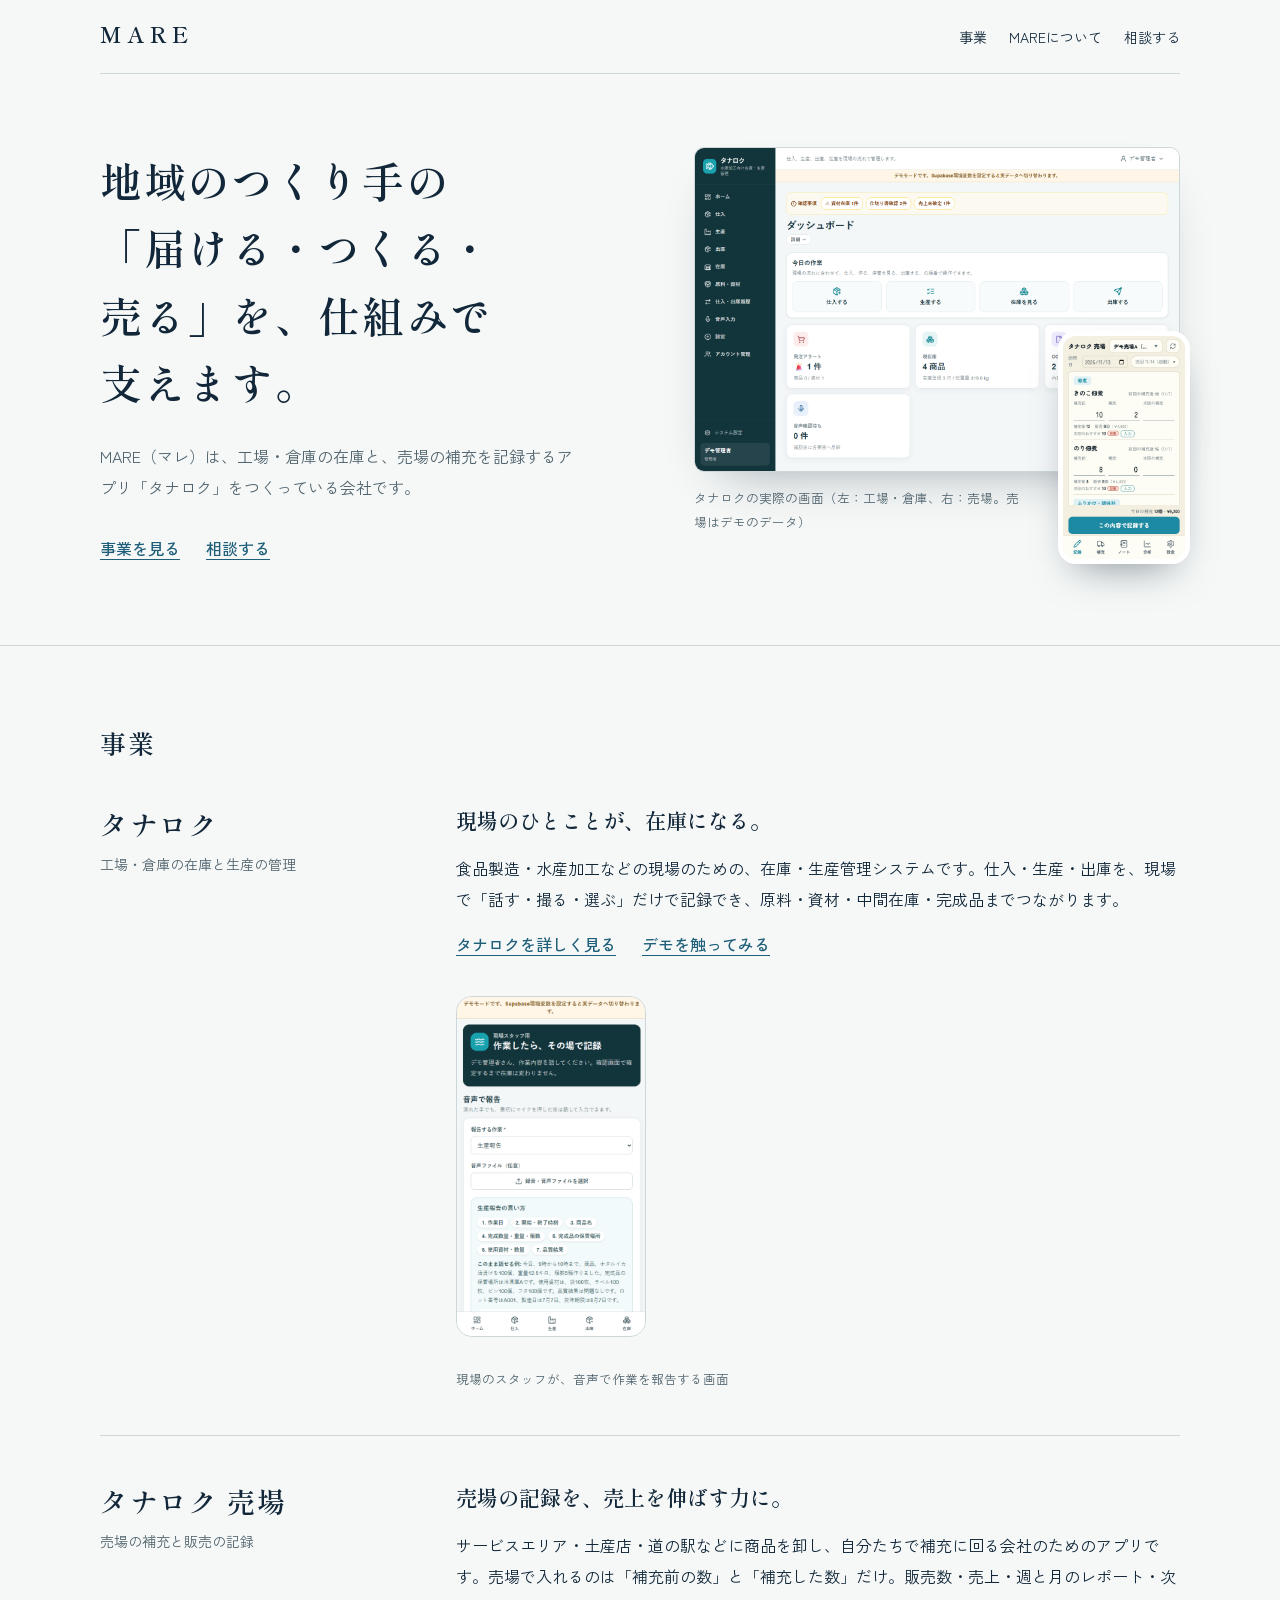
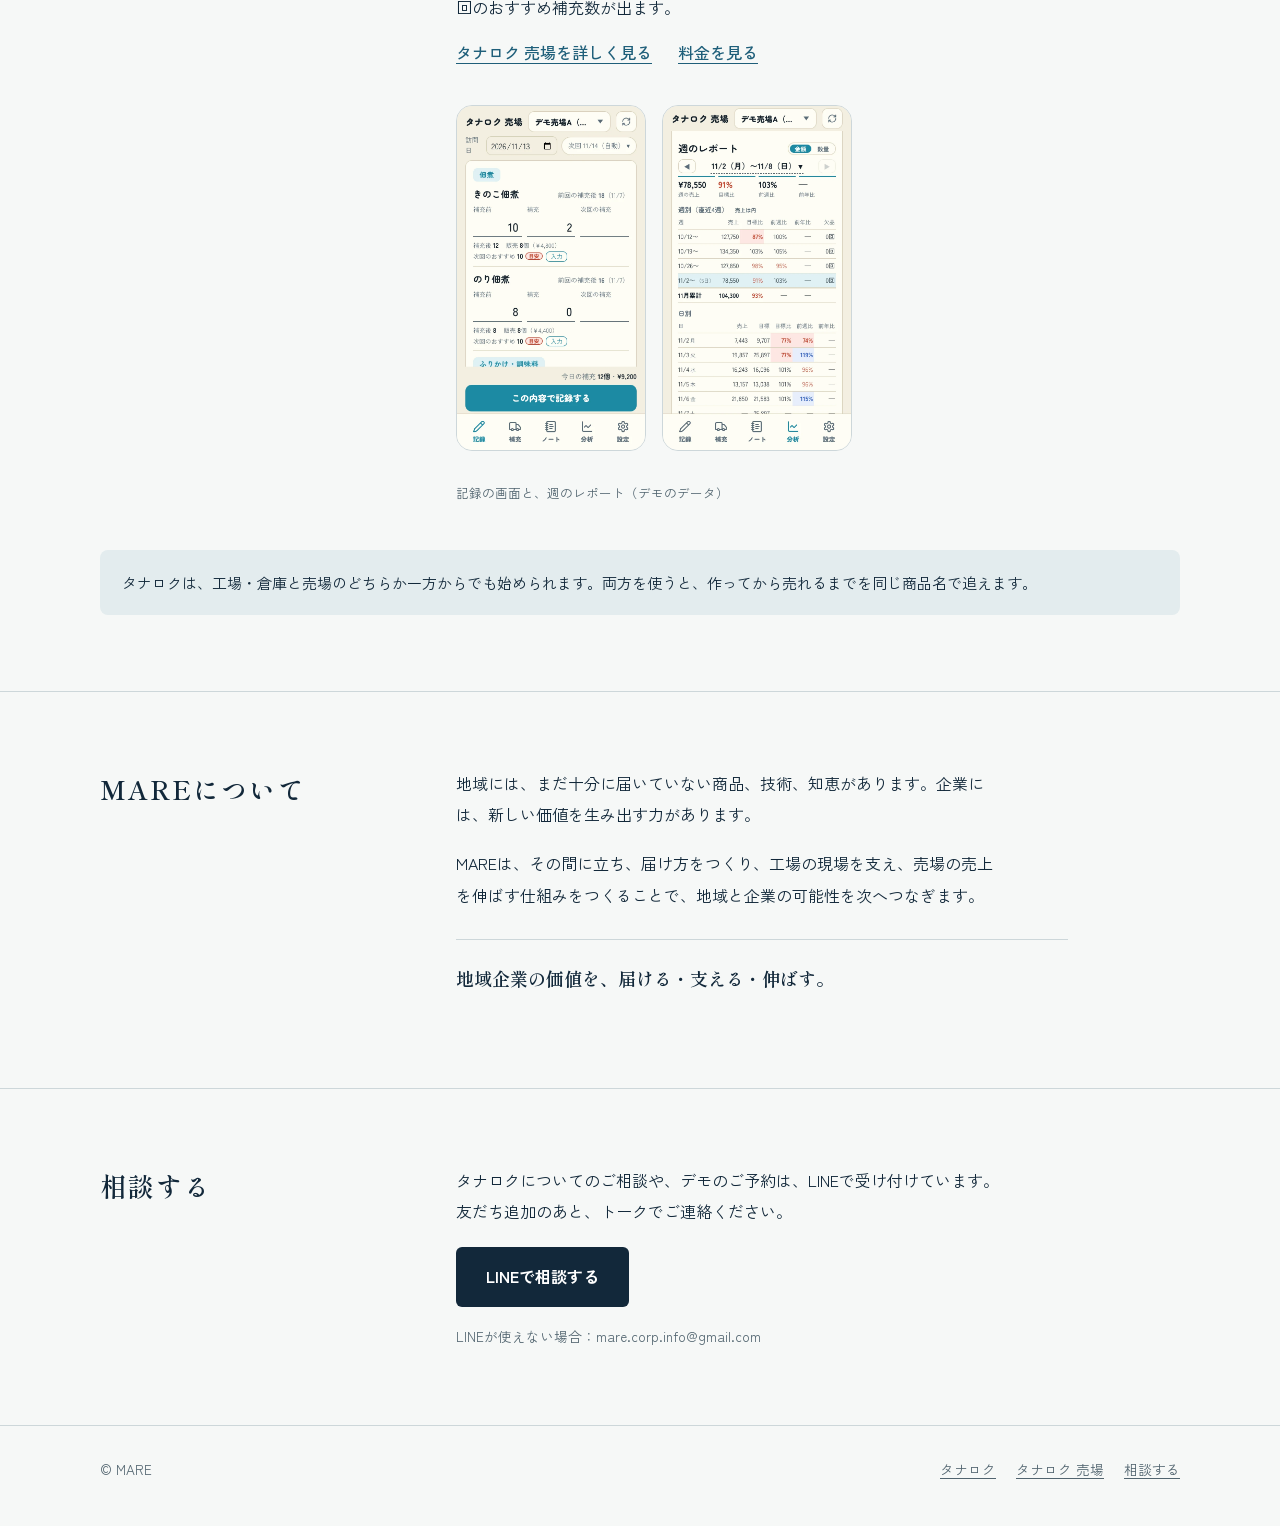
==== commit 59bafe46: "GIFTの記載をトップ・お問い合わせから外す GIFTは主力ではなくなったため、トップの事業一覧・導入文・フッター・ お問い合わせの選択肢・サイトマップから外した。demo.html のファイルは残す" ====
--- a/index.html
+++ b/index.html
@@ -1,11 +1,11 @@
-<!doctype html><html lang="ja"><head><meta charset="utf-8"><meta name="viewport" content="width=device-width,initial-scale=1"><title>MARE（マレ）｜地域のつくり手の「届ける・つくる・売る」を支える</title><meta name="description" content="MAREは、GIFTと、タナロク（工場・倉庫／売場）の2つの事業を通じて、地域企業の価値を届け、つくる現場と売る現場の成長を支える会社です。"><meta property="og:type" content="website"><meta property="og:title" content="MARE（マレ）｜地域のつくり手の「届ける・つくる・売る」を支える"><meta property="og:description" content="地域企業の価値を、届ける・支える・伸ばす。"><meta property="og:url" content="https://mare-corp-hp.mare-corp-info.workers.dev/"><link rel="canonical" href="https://mare-corp-hp.mare-corp-info.workers.dev/"><link rel="preconnect" href="https://fonts.googleapis.com"><link rel="preconnect" href="https://fonts.gstatic.com" crossorigin><link href="https://fonts.googleapis.com/css2?family=Shippori+Mincho:wght@500;600&family=Zen+Kaku+Gothic+New:wght@400;500;700&display=swap" rel="stylesheet"><link rel="stylesheet" href="/assets/home.css"></head>
+<!doctype html><html lang="ja"><head><meta charset="utf-8"><meta name="viewport" content="width=device-width,initial-scale=1"><title>MARE（マレ）｜地域のつくり手の「届ける・つくる・売る」を支える</title><meta name="description" content="MAREは、タナロク（工場・倉庫／売場）を通じて、地域企業のつくる現場と売る現場の成長を支える会社です。"><meta property="og:type" content="website"><meta property="og:title" content="MARE（マレ）｜地域のつくり手の「届ける・つくる・売る」を支える"><meta property="og:description" content="地域企業の価値を、届ける・支える・伸ばす。"><meta property="og:url" content="https://mare-corp-hp.mare-corp-info.workers.dev/"><link rel="canonical" href="https://mare-corp-hp.mare-corp-info.workers.dev/"><link rel="preconnect" href="https://fonts.googleapis.com"><link rel="preconnect" href="https://fonts.gstatic.com" crossorigin><link href="https://fonts.googleapis.com/css2?family=Shippori+Mincho:wght@500;600&family=Zen+Kaku+Gothic+New:wght@400;500;700&display=swap" rel="stylesheet"><link rel="stylesheet" href="/assets/home.css"></head>
 <body>
 <header class="w top"><a class="name" href="/" aria-label="MARE トップページ">MARE</a><nav aria-label="メインナビゲーション"><a href="#business">事業</a><a href="#about">MAREについて</a><a href="/contact/">相談する</a></nav></header>
 <main id="main">
 <div class="w lead">
   <div>
     <h1><span class="ph">地域の</span><span class="ph">つくり手の</span><span class="ph">「届ける・</span><span class="ph">つくる・</span><span class="ph">売る」を、</span><span class="ph">仕組みで</span><span class="ph">支えます。</span></h1>
-    <p>MARE（マレ）は、デジタルギフトと、在庫・売場の記録アプリ「タナロク」をつくっている会社です。</p>
+    <p>MARE（マレ）は、工場・倉庫の在庫と、売場の補充を記録するアプリ「タナロク」をつくっている会社です。</p>
     <div class="go"><a href="#business">事業を見る</a><a href="/contact/">相談する</a></div>
   </div>
   <figure class="screens" style="margin:0">
@@ -17,16 +17,6 @@
 
 <section id="business"><div class="w">
   <h2>事業</h2>
-
-  <article class="biz" id="service-gift">
-    <div><h3>GIFT</h3><p class="kind">デジタルギフト</p></div>
-    <div>
-      <p class="say"><span class="ph">地域の商品を、</span><span class="ph">贈りものとして</span><span class="ph">新しいお客さまへ。</span></p>
-      <p>企業から大切な人へ、地域のつくり手からまだ見ぬお客さまへ。受け取る人が好きな商品を選べるギフトです。</p>
-      <ul><li>企業のキャンペーン・福利厚生・記念品に</li><li>地域の商品との新しい出会いに</li><li>受け取る方が、自分で選べる贈り方に</li></ul>
-      <div class="go"><a href="/demo.html">ギフトのデモを見る</a></div>
-    </div>
-  </article>
 
   <article class="biz" id="service-tanaroku">
     <div><h3>タナロク</h3><p class="kind">工場・倉庫の在庫と生産の管理</p></div>
@@ -63,11 +53,11 @@
 <section id="contact"><div class="w ask">
   <h2>相談する</h2>
   <div>
-    <p>GIFT・タナロクについてのご相談や、デモのご予約は、LINEで受け付けています。友だち追加のあと、トークでご連絡ください。</p>
+    <p>タナロクについてのご相談や、デモのご予約は、LINEで受け付けています。友だち追加のあと、トークでご連絡ください。</p>
     <a class="btn" href="https://lin.ee/n3A1B0A" target="_blank" rel="noopener noreferrer">LINEで相談する</a>
     <small>LINEが使えない場合：mare.corp.info@gmail.com</small>
   </div>
 </div></section>
 </main>
-<footer><div class="w"><span>© MARE</span><nav aria-label="フッター"><a href="#service-gift">GIFT</a><a href="/tanaroku/">タナロク</a><a href="/tanaroku/uriba/">タナロク 売場</a><a href="/contact/">相談する</a></nav></div></footer>
+<footer><div class="w"><span>© MARE</span><nav aria-label="フッター"><a href="/tanaroku/">タナロク</a><a href="/tanaroku/uriba/">タナロク 売場</a><a href="/contact/">相談する</a></nav></div></footer>
 </body></html>
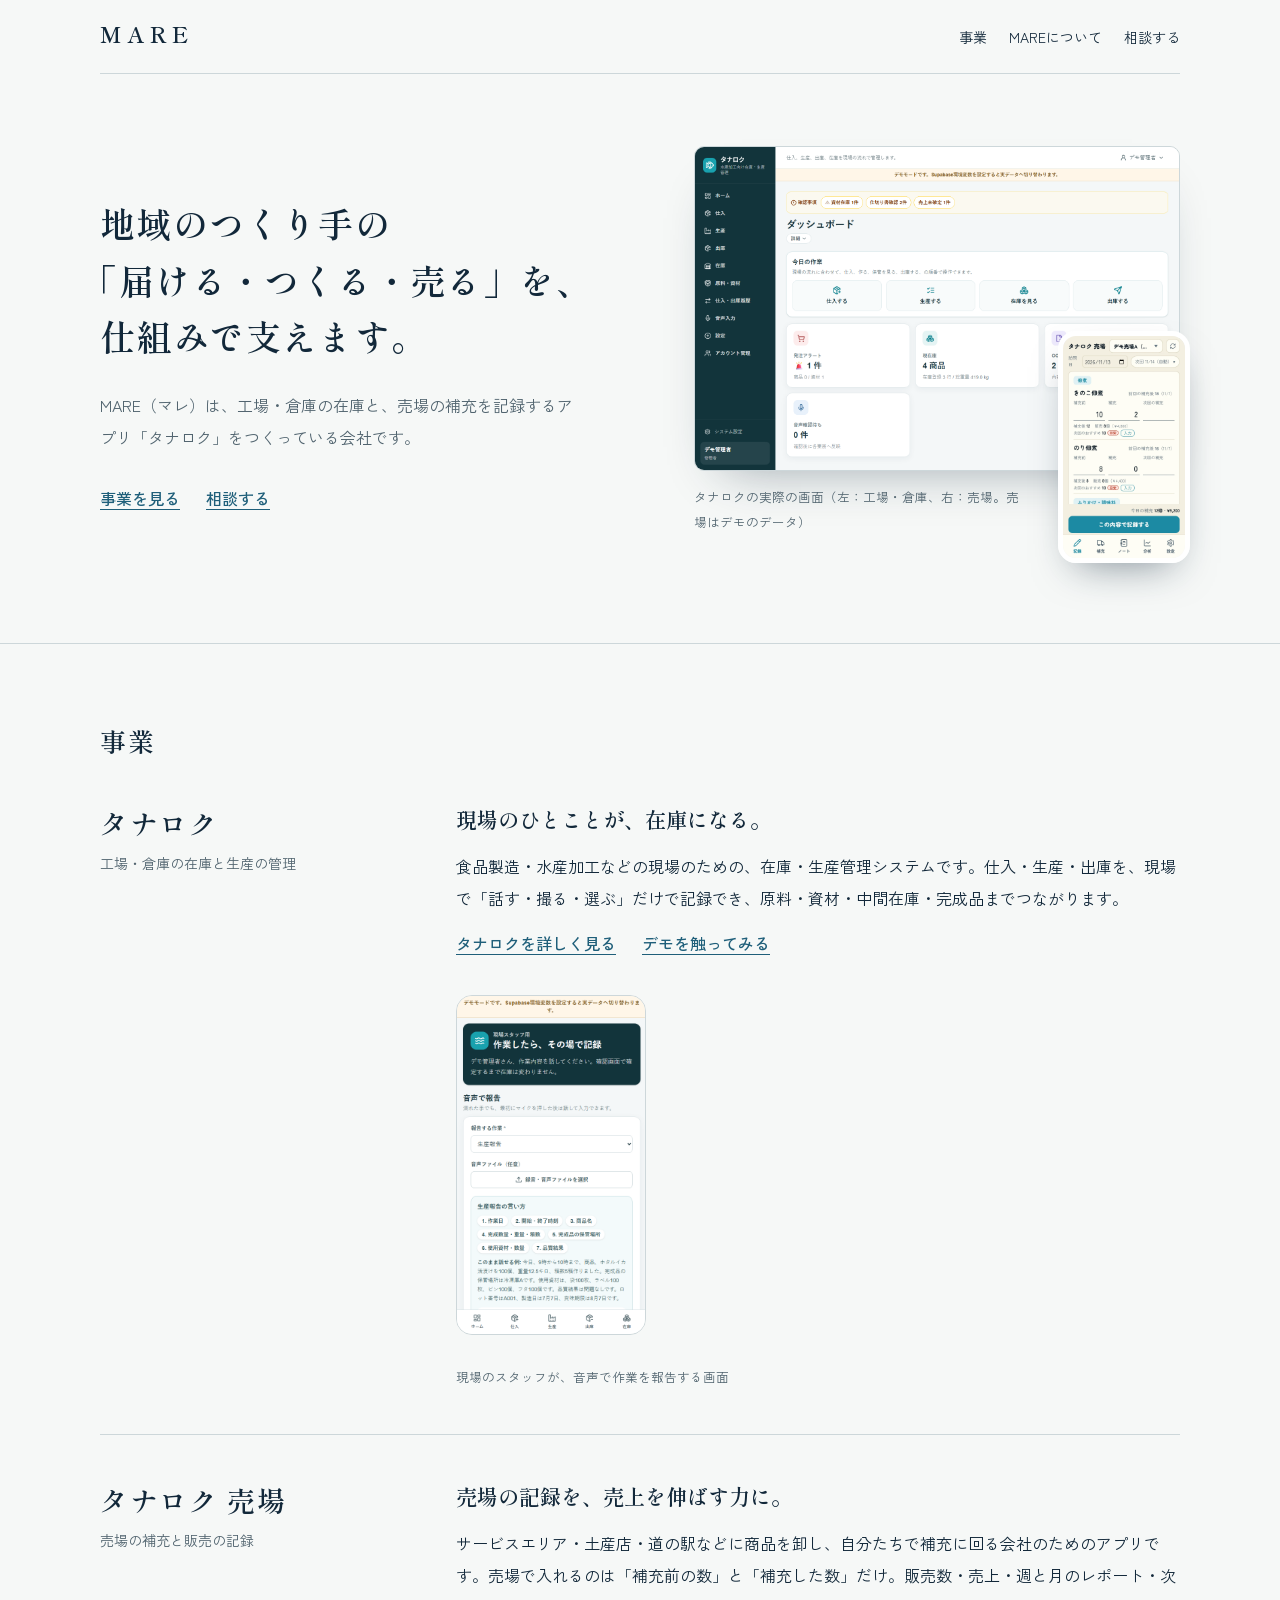
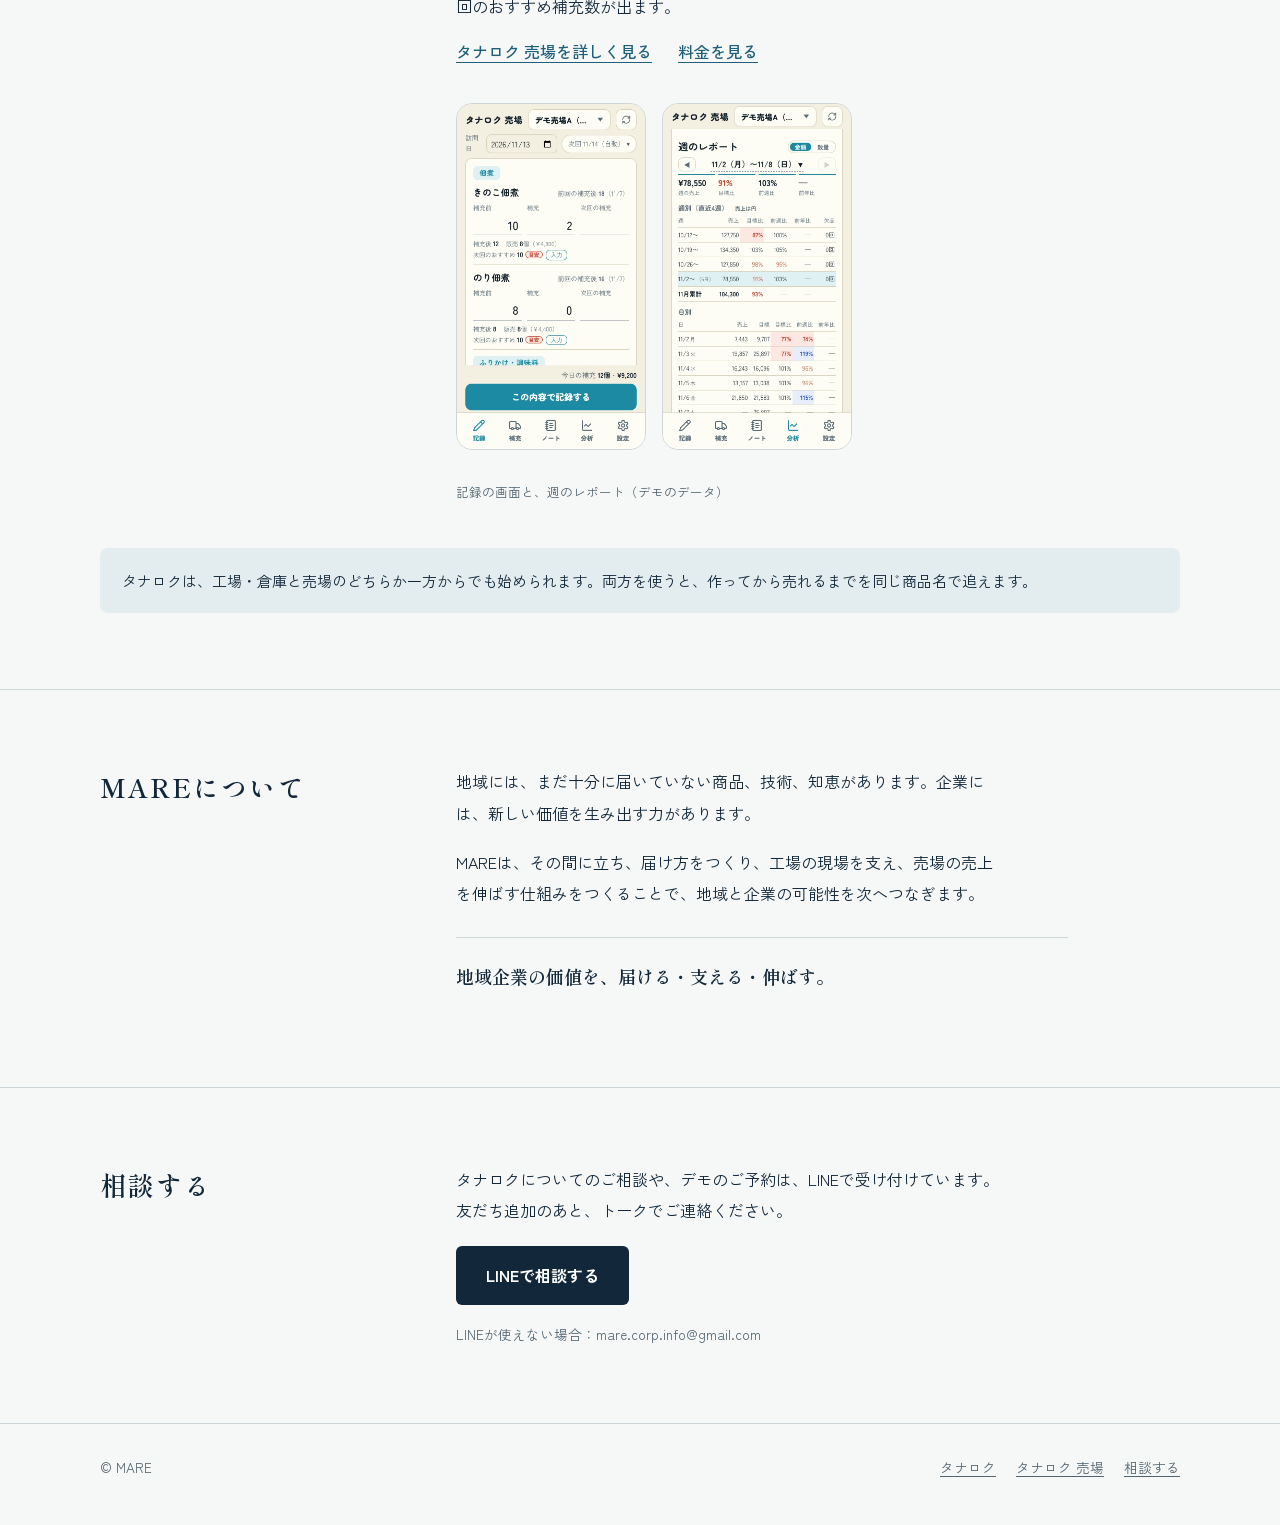
==== commit 8a7839e3: "トップの見出しを、意味の切れ目で3行に改行する スマホで「つくる・／売る」を、仕組みで／支えます。」と途中で折れていた。 行ごとに折り返さない形にし、いちばん長い行が収まる文字の大きさにした。 かぎか" ====
--- a/index.html
+++ b/index.html
@@ -4,7 +4,7 @@
 <main id="main">
 <div class="w lead">
   <div>
-    <h1><span class="ph">地域の</span><span class="ph">つくり手の</span><span class="ph">「届ける・</span><span class="ph">つくる・</span><span class="ph">売る」を、</span><span class="ph">仕組みで</span><span class="ph">支えます。</span></h1>
+    <h1><span class="ln">地域のつくり手の</span><span class="ln hang">「届ける・つくる・売る」を、</span><span class="ln">仕組みで支えます。</span></h1>
     <p>MARE（マレ）は、工場・倉庫の在庫と、売場の補充を記録するアプリ「タナロク」をつくっている会社です。</p>
     <div class="go"><a href="#business">事業を見る</a><a href="/contact/">相談する</a></div>
   </div>
--- a/assets/home.css
+++ b/assets/home.css
@@ -19,7 +19,9 @@
 .top nav a:hover{text-decoration:underline}
 
 .lead{display:grid;grid-template-columns:minmax(0,1.05fr) minmax(0,.95fr);gap:56px;align-items:center;padding:72px 0 80px}
-.lead h1{margin:0;font:600 clamp(27px,3.5vw,42px)/1.6 var(--mincho);letter-spacing:.04em}
+.lead h1{margin:0;font:600 clamp(22px,2.75vw,36px)/1.6 var(--mincho);letter-spacing:.04em}
+.lead h1 .ln{display:block;white-space:nowrap}
+.lead h1 .hang{text-indent:-.5em}
 .lead p{margin:26px 0 0;max-width:30em;color:var(--soft)}
 .lead .go{margin-top:30px;display:flex;flex-wrap:wrap;gap:10px 26px;font-weight:500}
 .screens{position:relative;padding-bottom:6%}
@@ -71,6 +73,7 @@
   .top{padding:18px 0}
   .top nav{gap:16px;font-size:13.5px}
   .lead{grid-template-columns:1fr;gap:40px;padding:44px 0 56px}
+  .lead h1{font-size:clamp(18px,5.8vw,36px)}
   section{padding:54px 0}
   h2{margin-bottom:28px}
   .biz,.about,.ask{grid-template-columns:1fr;gap:18px}
@@ -78,3 +81,4 @@
   .biz .shot{grid-column:1}
 }
 @media (prefers-reduced-motion:reduce){html{scroll-behavior:auto}}
+@media (max-width:360px){.top .name{letter-spacing:.14em}.top nav{gap:11px;font-size:12.5px}}
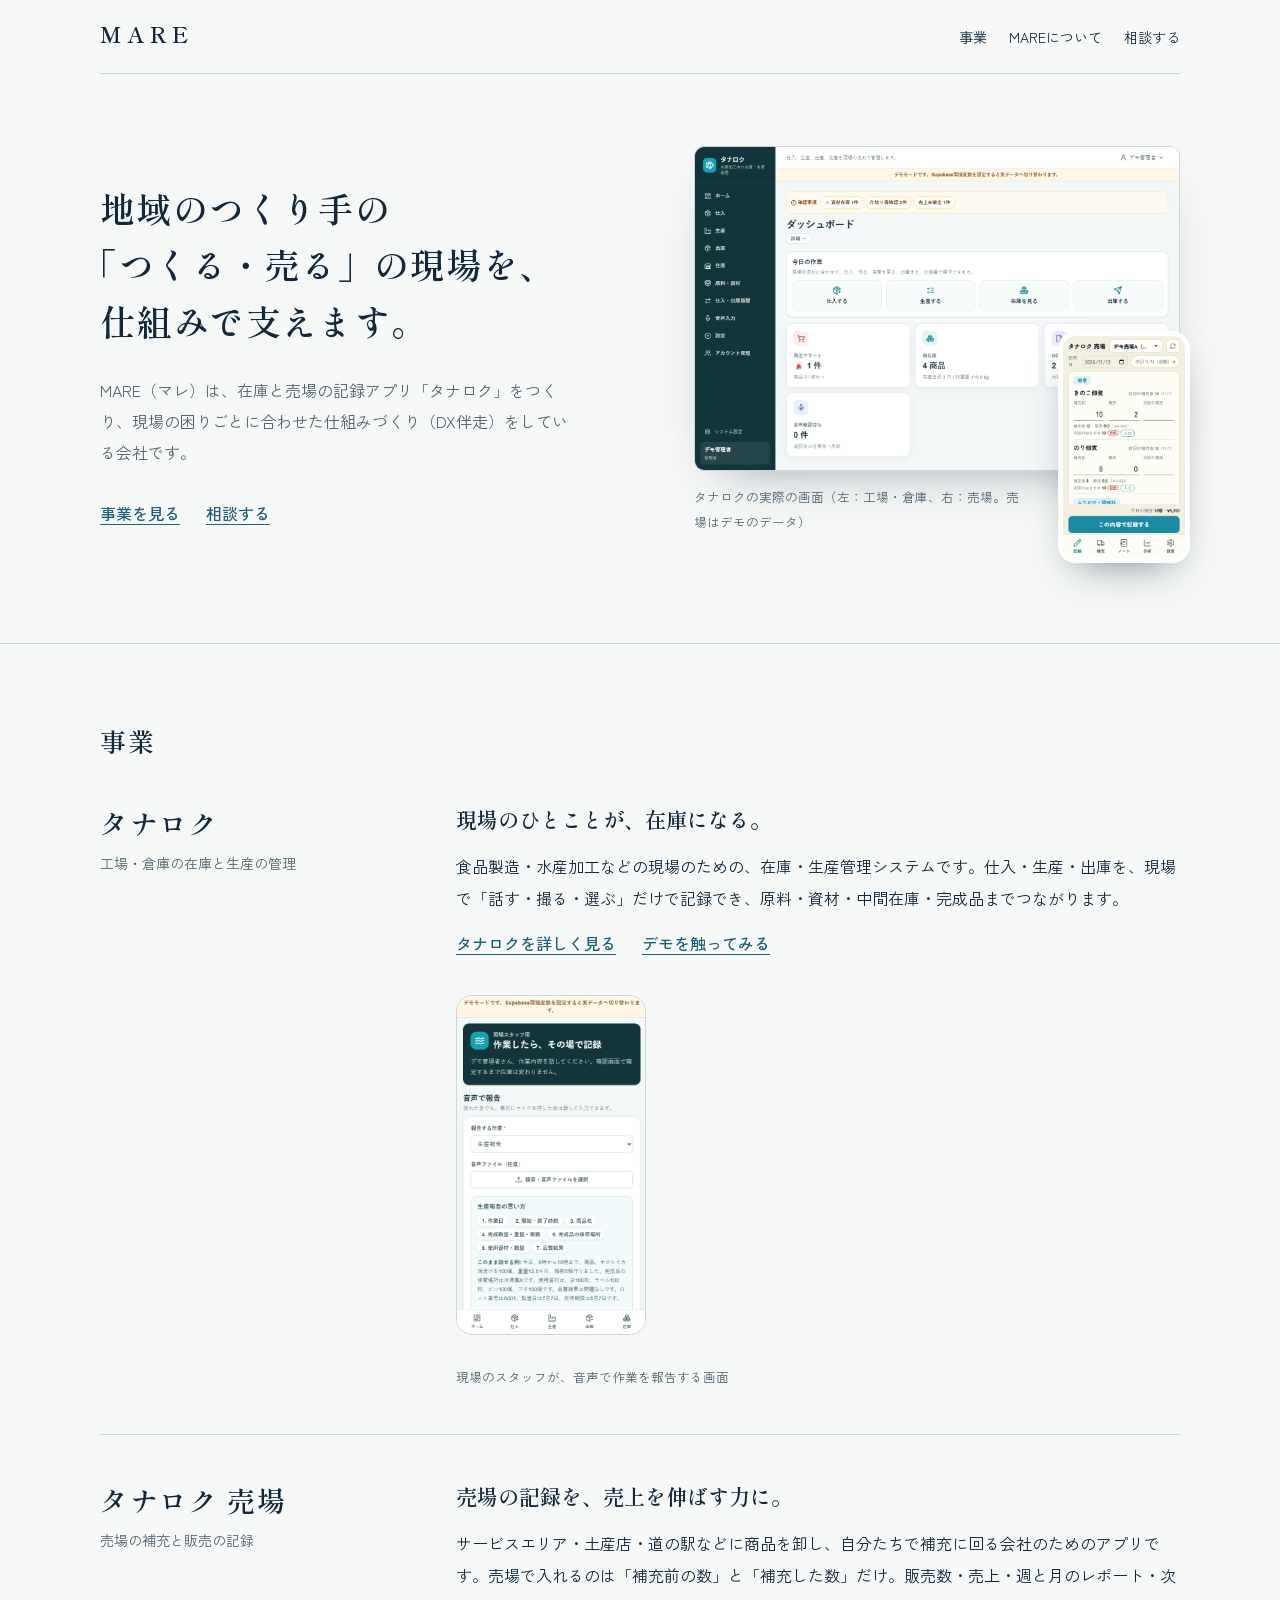
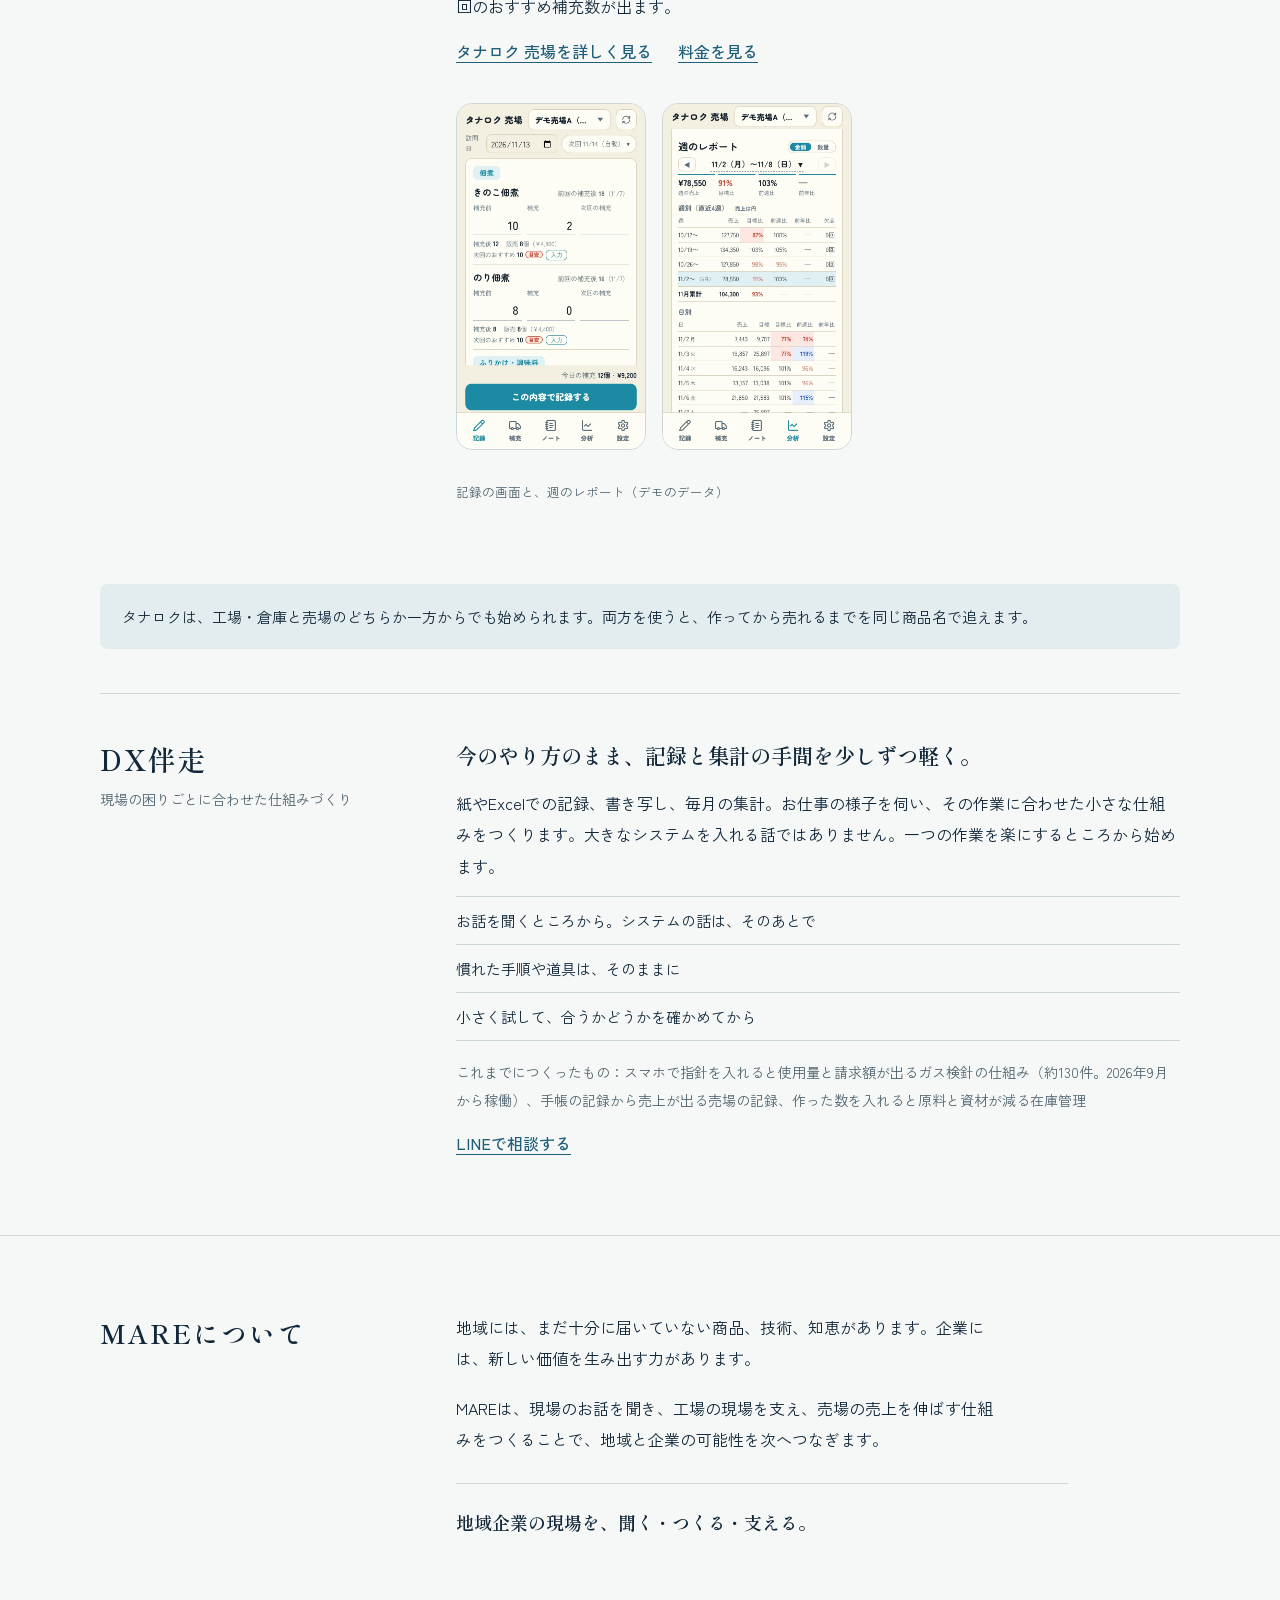
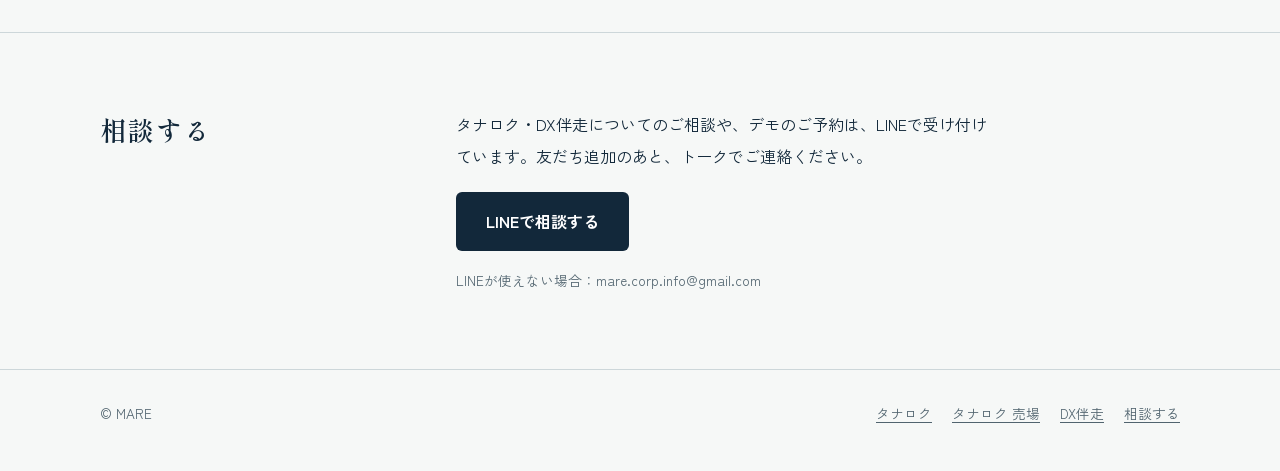
==== commit 155e9ea7: "GIFTの代わりにDX伴走を載せる・見出しを「つくる・売る」の現場に変える 営業資料（FIELD DX PARTNER）の内容をもとに、事業の3つ目としてDX伴走を追加。 GIFTを外したので、見出し" ====
--- a/index.html
+++ b/index.html
@@ -1,11 +1,11 @@
-<!doctype html><html lang="ja"><head><meta charset="utf-8"><meta name="viewport" content="width=device-width,initial-scale=1"><title>MARE（マレ）｜地域のつくり手の「届ける・つくる・売る」を支える</title><meta name="description" content="MAREは、タナロク（工場・倉庫／売場）を通じて、地域企業のつくる現場と売る現場の成長を支える会社です。"><meta property="og:type" content="website"><meta property="og:title" content="MARE（マレ）｜地域のつくり手の「届ける・つくる・売る」を支える"><meta property="og:description" content="地域企業の価値を、届ける・支える・伸ばす。"><meta property="og:url" content="https://mare-corp-hp.mare-corp-info.workers.dev/"><link rel="canonical" href="https://mare-corp-hp.mare-corp-info.workers.dev/"><link rel="preconnect" href="https://fonts.googleapis.com"><link rel="preconnect" href="https://fonts.gstatic.com" crossorigin><link href="https://fonts.googleapis.com/css2?family=Shippori+Mincho:wght@500;600&family=Zen+Kaku+Gothic+New:wght@400;500;700&display=swap" rel="stylesheet"><link rel="stylesheet" href="/assets/home.css"></head>
+<!doctype html><html lang="ja"><head><meta charset="utf-8"><meta name="viewport" content="width=device-width,initial-scale=1"><title>MARE（マレ）｜地域のつくり手の「つくる・売る」の現場を支える</title><meta name="description" content="MAREは、在庫と売場の記録アプリ「タナロク」と、現場に合わせた仕組みづくり（DX伴走）で、地域企業のつくる現場と売る現場を支える会社です。"><meta property="og:type" content="website"><meta property="og:title" content="MARE（マレ）｜地域のつくり手の「届ける・つくる・売る」を支える"><meta property="og:description" content="地域企業の価値を、届ける・支える・伸ばす。"><meta property="og:url" content="https://mare-corp-hp.mare-corp-info.workers.dev/"><link rel="canonical" href="https://mare-corp-hp.mare-corp-info.workers.dev/"><link rel="preconnect" href="https://fonts.googleapis.com"><link rel="preconnect" href="https://fonts.gstatic.com" crossorigin><link href="https://fonts.googleapis.com/css2?family=Shippori+Mincho:wght@500;600&family=Zen+Kaku+Gothic+New:wght@400;500;700&display=swap" rel="stylesheet"><link rel="stylesheet" href="/assets/home.css"></head>
 <body>
 <header class="w top"><a class="name" href="/" aria-label="MARE トップページ">MARE</a><nav aria-label="メインナビゲーション"><a href="#business">事業</a><a href="#about">MAREについて</a><a href="/contact/">相談する</a></nav></header>
 <main id="main">
 <div class="w lead">
   <div>
-    <h1><span class="ln">地域のつくり手の</span><span class="ln hang">「届ける・つくる・売る」を、</span><span class="ln">仕組みで支えます。</span></h1>
-    <p>MARE（マレ）は、工場・倉庫の在庫と、売場の補充を記録するアプリ「タナロク」をつくっている会社です。</p>
+    <h1><span class="ln">地域のつくり手の</span><span class="ln hang">「つくる・売る」の現場を、</span><span class="ln">仕組みで支えます。</span></h1>
+    <p>MARE（マレ）は、在庫と売場の記録アプリ「タナロク」をつくり、現場の困りごとに合わせた仕組みづくり（DX伴走）をしている会社です。</p>
     <div class="go"><a href="#business">事業を見る</a><a href="/contact/">相談する</a></div>
   </div>
   <figure class="screens" style="margin:0">
@@ -38,26 +38,38 @@
     <figure class="shot sp"><img src="/assets/uriba/rec.webp" alt="記録の画面" width="720" height="1320" loading="lazy"><img src="/assets/uriba/week.webp" alt="週のレポートの画面" width="720" height="1320" loading="lazy"><figcaption>記録の画面と、週のレポート（デモのデータ）</figcaption></figure>
   </article>
 
-  <p class="pair" style="margin:44px 0 0">タナロクは、工場・倉庫と売場のどちらか一方からでも始められます。両方を使うと、作ってから売れるまでを同じ商品名で追えます。</p>
+  <p class="pair" style="margin:36px 0 44px">タナロクは、工場・倉庫と売場のどちらか一方からでも始められます。両方を使うと、作ってから売れるまでを同じ商品名で追えます。</p>
+
+  <article class="biz" id="service-dx">
+    <div><h3>DX伴走</h3><p class="kind">現場の困りごとに合わせた仕組みづくり</p></div>
+    <div>
+      <p class="say"><span class="ph">今のやり方のまま、</span><span class="ph">記録と集計の手間を</span><span class="ph">少しずつ軽く。</span></p>
+      <p>紙やExcelでの記録、書き写し、毎月の集計。お仕事の様子を伺い、その作業に合わせた小さな仕組みをつくります。大きなシステムを入れる話ではありません。一つの作業を楽にするところから始めます。</p>
+      <ul><li>お話を聞くところから。システムの話は、そのあとで</li><li>慣れた手順や道具は、そのままに</li><li>小さく試して、合うかどうかを確かめてから</li></ul>
+      <p class="eg">これまでにつくったもの：スマホで指針を入れると使用量と請求額が出るガス検針の仕組み（約130件。2026年9月から稼働）、手帳の記録から売上が出る売場の記録、作った数を入れると原料と資材が減る在庫管理</p>
+      <div class="go"><a href="https://lin.ee/n3A1B0A" target="_blank" rel="noopener noreferrer">LINEで相談する</a></div>
+    </div>
+  </article>
+
 </div></section>
 
 <section id="about"><div class="w about">
   <h2>MAREについて</h2>
   <div>
     <p>地域には、まだ十分に届いていない商品、技術、知恵があります。企業には、新しい価値を生み出す力があります。</p>
-    <p>MAREは、その間に立ち、届け方をつくり、工場の現場を支え、売場の売上を伸ばす仕組みをつくることで、地域と企業の可能性を次へつなぎます。</p>
-    <p class="line"><span class="ph">地域企業の</span><span class="ph">価値を、</span><span class="ph">届ける・</span><span class="ph">支える・</span><span class="ph">伸ばす。</span></p>
+    <p>MAREは、現場のお話を聞き、工場の現場を支え、売場の売上を伸ばす仕組みをつくることで、地域と企業の可能性を次へつなぎます。</p>
+    <p class="line"><span class="ph">地域企業の</span><span class="ph">現場を、</span><span class="ph">聞く・</span><span class="ph">つくる・</span><span class="ph">支える。</span></p>
   </div>
 </div></section>
 
 <section id="contact"><div class="w ask">
   <h2>相談する</h2>
   <div>
-    <p>タナロクについてのご相談や、デモのご予約は、LINEで受け付けています。友だち追加のあと、トークでご連絡ください。</p>
+    <p>タナロク・DX伴走についてのご相談や、デモのご予約は、LINEで受け付けています。友だち追加のあと、トークでご連絡ください。</p>
     <a class="btn" href="https://lin.ee/n3A1B0A" target="_blank" rel="noopener noreferrer">LINEで相談する</a>
     <small>LINEが使えない場合：mare.corp.info@gmail.com</small>
   </div>
 </div></section>
 </main>
-<footer><div class="w"><span>© MARE</span><nav aria-label="フッター"><a href="/tanaroku/">タナロク</a><a href="/tanaroku/uriba/">タナロク 売場</a><a href="/contact/">相談する</a></nav></div></footer>
+<footer><div class="w"><span>© MARE</span><nav aria-label="フッター"><a href="/tanaroku/">タナロク</a><a href="/tanaroku/uriba/">タナロク 売場</a><a href="/#service-dx">DX伴走</a><a href="/contact/">相談する</a></nav></div></footer>
 </body></html>
--- a/assets/home.css
+++ b/assets/home.css
@@ -43,6 +43,7 @@
 .biz ul{margin:0 0 18px;padding:0;list-style:none}
 .biz li{padding:9px 0;border-bottom:1px solid var(--rule);font-size:15px}
 .biz li:first-child{border-top:1px solid var(--rule)}
+.biz .eg{font-size:14px;color:var(--soft)}
 .biz .go{display:flex;flex-wrap:wrap;gap:8px 26px;font-weight:500}
 .biz .shot{grid-column:2;margin:8px 0 0}
 .shot.pc img{border:1px solid var(--rule);border-radius:8px}
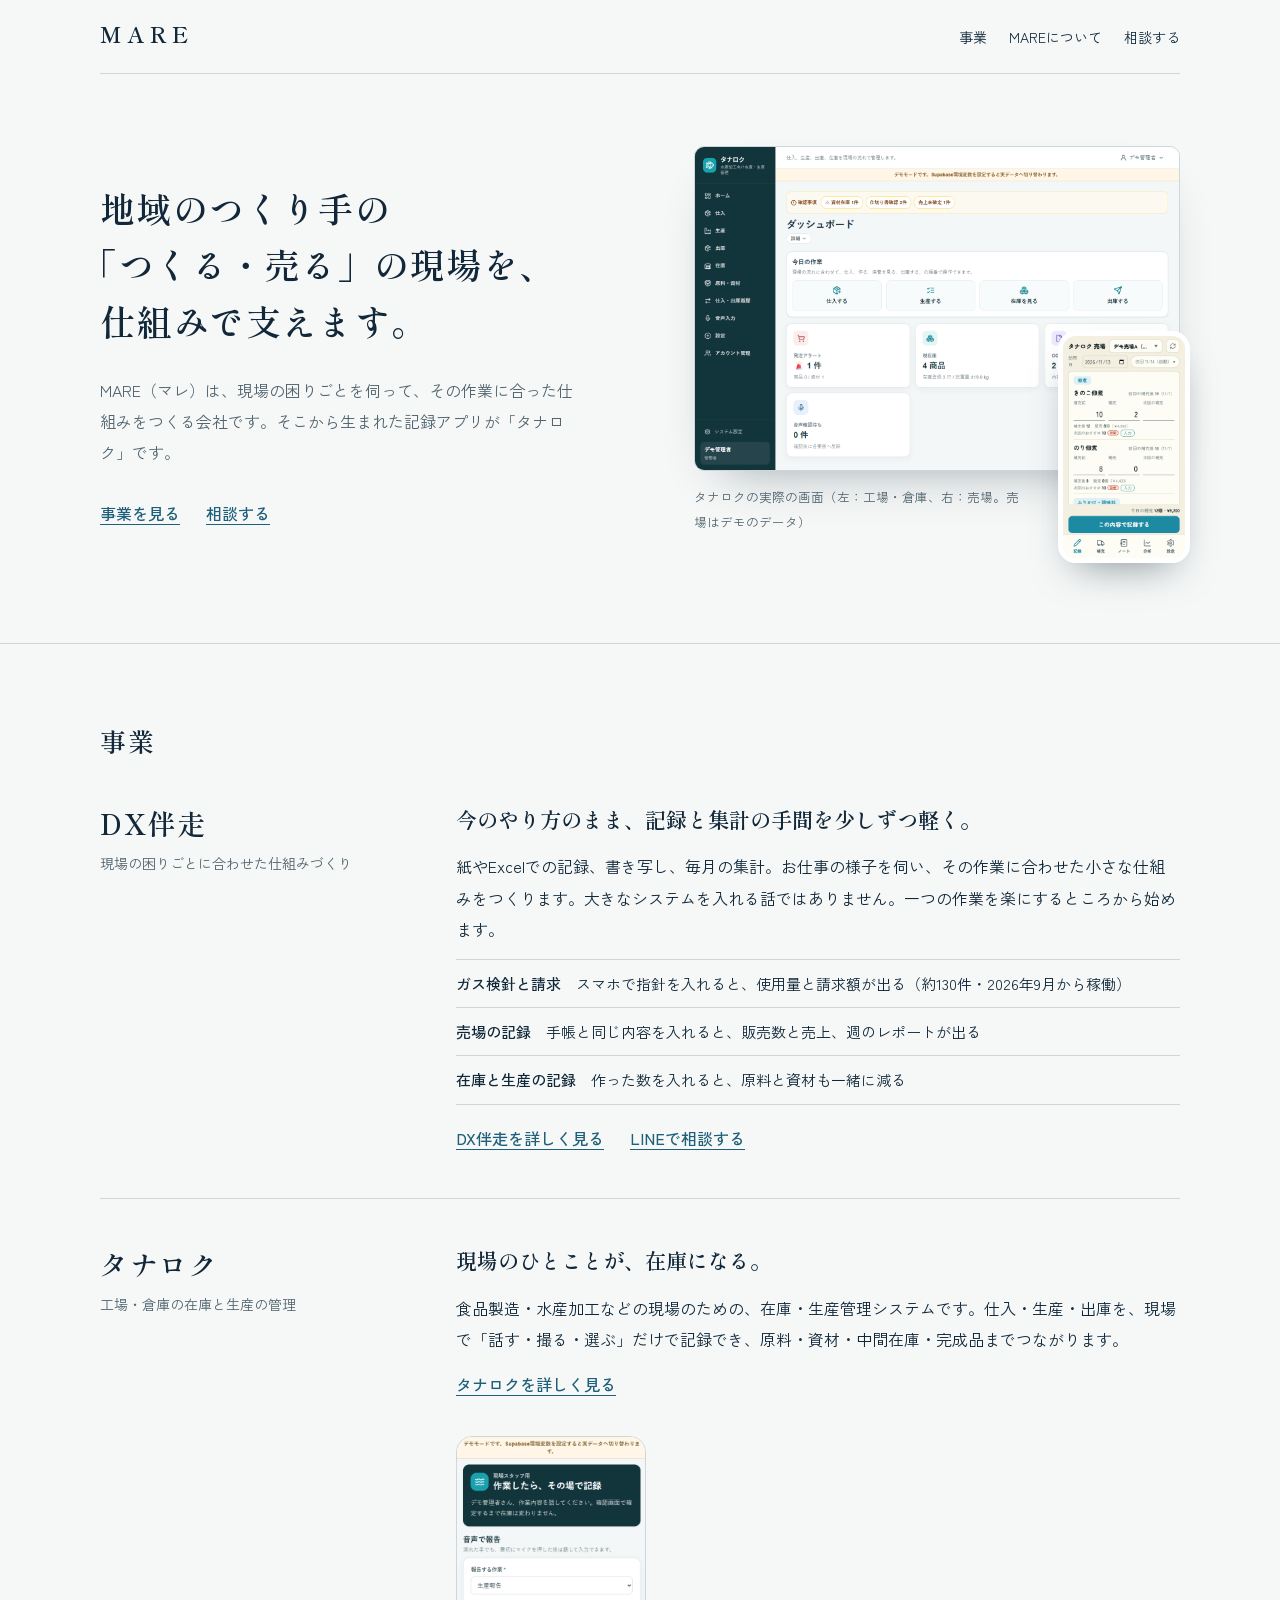
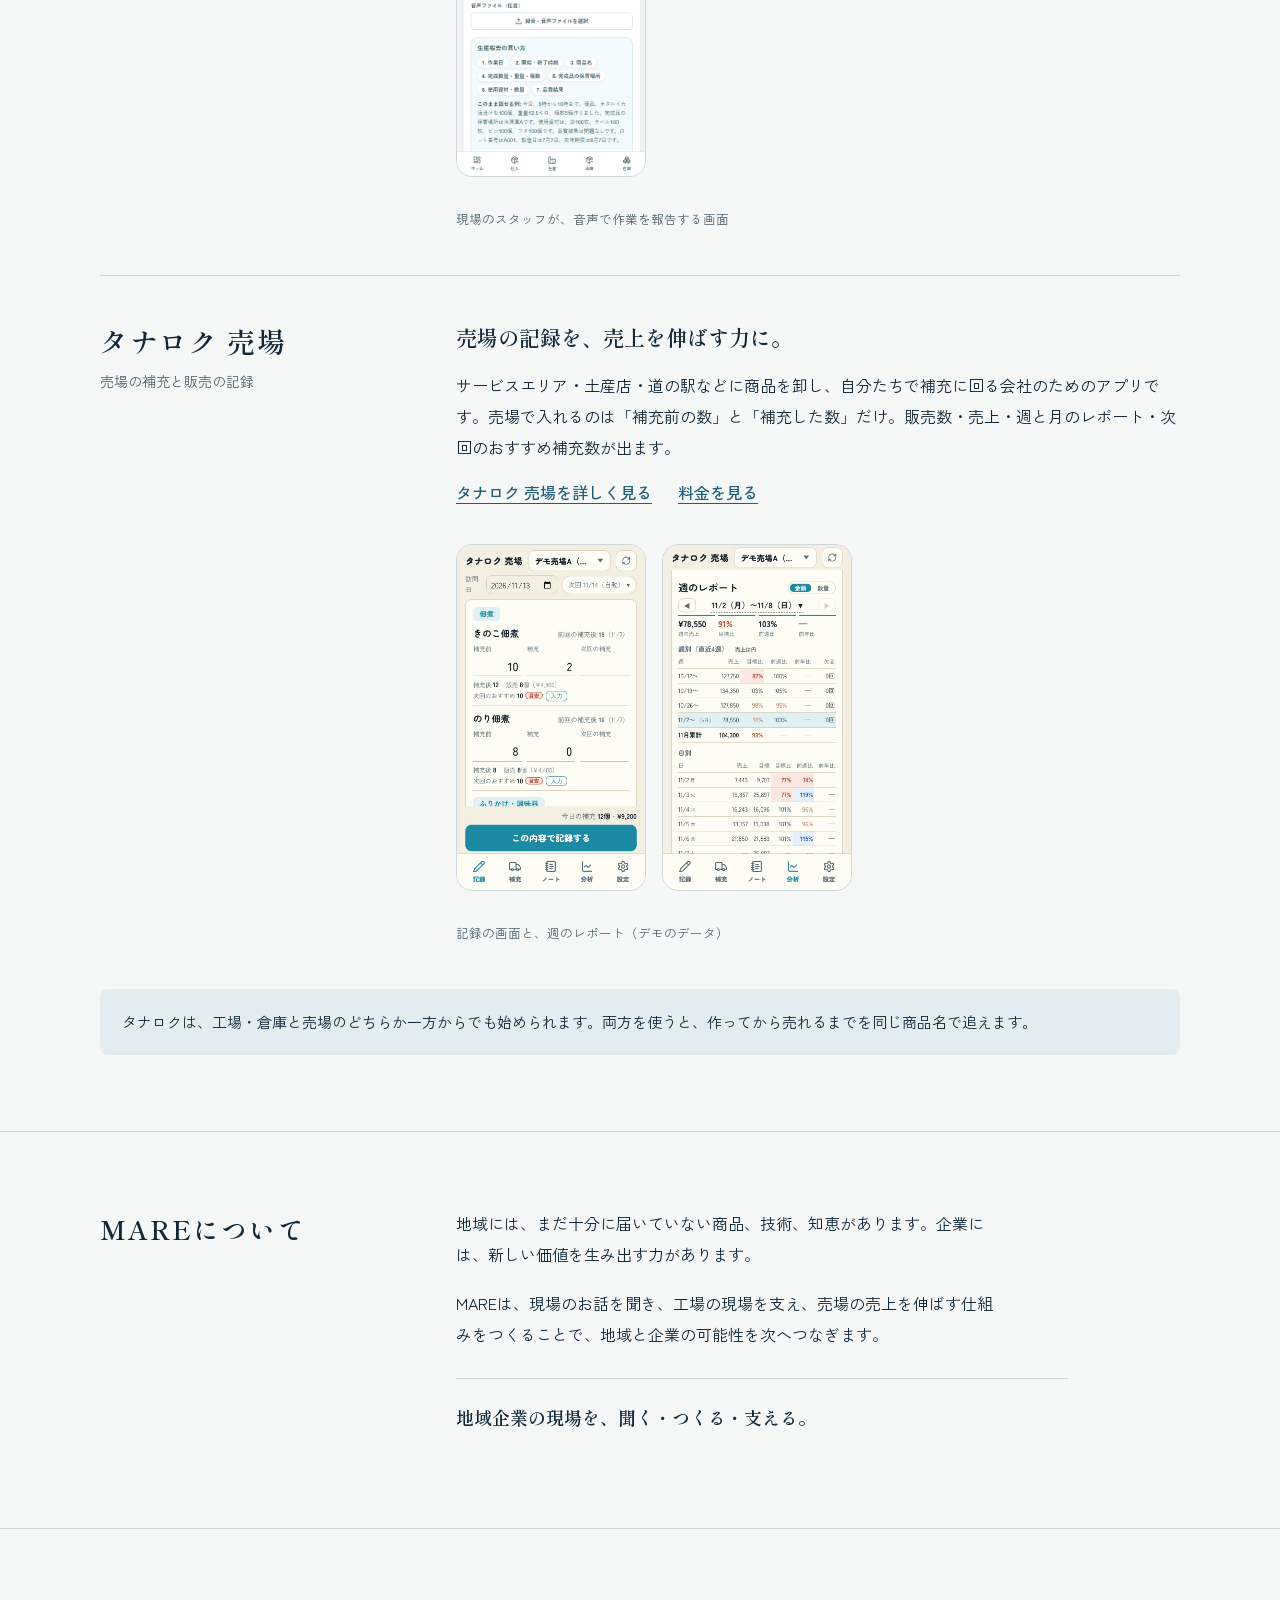
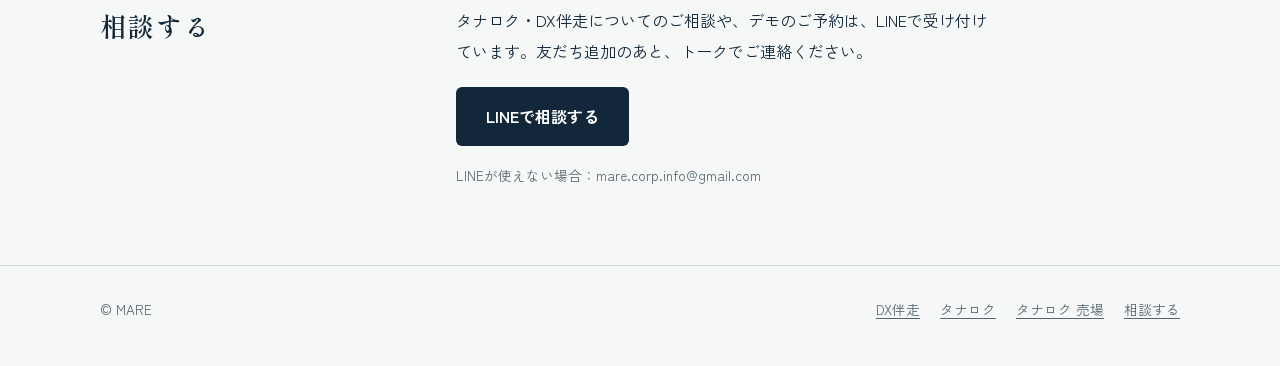
==== commit 2501cec8: "DX伴走のページを作り、トップの先頭に置く。タナロクのデモへのリンクを外す - /dx/ を新設：これまでにつくったもの（ガス検針と請求・売場の記録・在庫と生産の記録）、   お手伝いできること、進め" ====
--- a/index.html
+++ b/index.html
@@ -1,11 +1,11 @@
-<!doctype html><html lang="ja"><head><meta charset="utf-8"><meta name="viewport" content="width=device-width,initial-scale=1"><title>MARE（マレ）｜地域のつくり手の「つくる・売る」の現場を支える</title><meta name="description" content="MAREは、在庫と売場の記録アプリ「タナロク」と、現場に合わせた仕組みづくり（DX伴走）で、地域企業のつくる現場と売る現場を支える会社です。"><meta property="og:type" content="website"><meta property="og:title" content="MARE（マレ）｜地域のつくり手の「届ける・つくる・売る」を支える"><meta property="og:description" content="地域企業の価値を、届ける・支える・伸ばす。"><meta property="og:url" content="https://mare-corp-hp.mare-corp-info.workers.dev/"><link rel="canonical" href="https://mare-corp-hp.mare-corp-info.workers.dev/"><link rel="preconnect" href="https://fonts.googleapis.com"><link rel="preconnect" href="https://fonts.gstatic.com" crossorigin><link href="https://fonts.googleapis.com/css2?family=Shippori+Mincho:wght@500;600&family=Zen+Kaku+Gothic+New:wght@400;500;700&display=swap" rel="stylesheet"><link rel="stylesheet" href="/assets/home.css"></head>
+<!doctype html><html lang="ja"><head><meta charset="utf-8"><meta name="viewport" content="width=device-width,initial-scale=1"><title>MARE（マレ）｜地域のつくり手の「つくる・売る」の現場を支える</title><meta name="description" content="MAREは、在庫と売場の記録アプリ「タナロク」と、現場に合わせた仕組みづくり（DX伴走）で、地域企業のつくる現場と売る現場を支える会社です。"><meta property="og:type" content="website"><meta property="og:title" content="MARE（マレ）｜地域のつくり手の「つくる・売る」の現場を支える"><meta property="og:description" content="地域企業の現場を、聞く・つくる・支える。"><meta property="og:url" content="https://mare-corp-hp.mare-corp-info.workers.dev/"><link rel="canonical" href="https://mare-corp-hp.mare-corp-info.workers.dev/"><link rel="preconnect" href="https://fonts.googleapis.com"><link rel="preconnect" href="https://fonts.gstatic.com" crossorigin><link href="https://fonts.googleapis.com/css2?family=Shippori+Mincho:wght@500;600&family=Zen+Kaku+Gothic+New:wght@400;500;700&display=swap" rel="stylesheet"><link rel="stylesheet" href="/assets/home.css"></head>
 <body>
 <header class="w top"><a class="name" href="/" aria-label="MARE トップページ">MARE</a><nav aria-label="メインナビゲーション"><a href="#business">事業</a><a href="#about">MAREについて</a><a href="/contact/">相談する</a></nav></header>
 <main id="main">
 <div class="w lead">
   <div>
     <h1><span class="ln">地域のつくり手の</span><span class="ln hang">「つくる・売る」の現場を、</span><span class="ln">仕組みで支えます。</span></h1>
-    <p>MARE（マレ）は、在庫と売場の記録アプリ「タナロク」をつくり、現場の困りごとに合わせた仕組みづくり（DX伴走）をしている会社です。</p>
+    <p>MARE（マレ）は、現場の困りごとを伺って、その作業に合った仕組みをつくる会社です。そこから生まれた記録アプリが「タナロク」です。</p>
     <div class="go"><a href="#business">事業を見る</a><a href="/contact/">相談する</a></div>
   </div>
   <figure class="screens" style="margin:0">
@@ -18,12 +18,22 @@
 <section id="business"><div class="w">
   <h2>事業</h2>
 
+  <article class="biz" id="service-dx">
+    <div><h3>DX伴走</h3><p class="kind">現場の困りごとに合わせた仕組みづくり</p></div>
+    <div>
+      <p class="say"><span class="ph">今のやり方のまま、</span><span class="ph">記録と集計の手間を</span><span class="ph">少しずつ軽く。</span></p>
+      <p>紙やExcelでの記録、書き写し、毎月の集計。お仕事の様子を伺い、その作業に合わせた小さな仕組みをつくります。大きなシステムを入れる話ではありません。一つの作業を楽にするところから始めます。</p>
+      <ul><li><b>ガス検針と請求</b>　スマホで指針を入れると、使用量と請求額が出る（約130件・2026年9月から稼働）</li><li><b>売場の記録</b>　手帳と同じ内容を入れると、販売数と売上、週のレポートが出る</li><li><b>在庫と生産の記録</b>　作った数を入れると、原料と資材も一緒に減る</li></ul>
+      <div class="go"><a href="/dx/">DX伴走を詳しく見る</a><a href="https://lin.ee/n3A1B0A" target="_blank" rel="noopener noreferrer">LINEで相談する</a></div>
+    </div>
+  </article>
+
   <article class="biz" id="service-tanaroku">
     <div><h3>タナロク</h3><p class="kind">工場・倉庫の在庫と生産の管理</p></div>
     <div>
       <p class="say"><span class="ph">現場の</span><span class="ph">ひとことが、</span><span class="ph">在庫になる。</span></p>
       <p>食品製造・水産加工などの現場のための、在庫・生産管理システムです。仕入・生産・出庫を、現場で「話す・撮る・選ぶ」だけで記録でき、原料・資材・中間在庫・完成品までつながります。</p>
-      <div class="go"><a href="/tanaroku/">タナロクを詳しく見る</a><a href="/tanaroku/demo/">デモを触ってみる</a></div>
+      <div class="go"><a href="/tanaroku/">タナロクを詳しく見る</a></div>
     </div>
     <figure class="shot sp"><img src="/assets/tanaroku-staff.png" alt="タナロクのスマホ画面。現場のスタッフが音声で作業を報告する" width="500" height="900" loading="lazy"><figcaption>現場のスタッフが、音声で作業を報告する画面</figcaption></figure>
   </article>
@@ -38,19 +48,8 @@
     <figure class="shot sp"><img src="/assets/uriba/rec.webp" alt="記録の画面" width="720" height="1320" loading="lazy"><img src="/assets/uriba/week.webp" alt="週のレポートの画面" width="720" height="1320" loading="lazy"><figcaption>記録の画面と、週のレポート（デモのデータ）</figcaption></figure>
   </article>
 
-  <p class="pair" style="margin:36px 0 44px">タナロクは、工場・倉庫と売場のどちらか一方からでも始められます。両方を使うと、作ってから売れるまでを同じ商品名で追えます。</p>
 
-  <article class="biz" id="service-dx">
-    <div><h3>DX伴走</h3><p class="kind">現場の困りごとに合わせた仕組みづくり</p></div>
-    <div>
-      <p class="say"><span class="ph">今のやり方のまま、</span><span class="ph">記録と集計の手間を</span><span class="ph">少しずつ軽く。</span></p>
-      <p>紙やExcelでの記録、書き写し、毎月の集計。お仕事の様子を伺い、その作業に合わせた小さな仕組みをつくります。大きなシステムを入れる話ではありません。一つの作業を楽にするところから始めます。</p>
-      <ul><li>お話を聞くところから。システムの話は、そのあとで</li><li>慣れた手順や道具は、そのままに</li><li>小さく試して、合うかどうかを確かめてから</li></ul>
-      <p class="eg">これまでにつくったもの：スマホで指針を入れると使用量と請求額が出るガス検針の仕組み（約130件。2026年9月から稼働）、手帳の記録から売上が出る売場の記録、作った数を入れると原料と資材が減る在庫管理</p>
-      <div class="go"><a href="https://lin.ee/n3A1B0A" target="_blank" rel="noopener noreferrer">LINEで相談する</a></div>
-    </div>
-  </article>
-
+  <p class="pair" style="margin:44px 0 0">タナロクは、工場・倉庫と売場のどちらか一方からでも始められます。両方を使うと、作ってから売れるまでを同じ商品名で追えます。</p>
 </div></section>
 
 <section id="about"><div class="w about">
@@ -71,5 +70,5 @@
   </div>
 </div></section>
 </main>
-<footer><div class="w"><span>© MARE</span><nav aria-label="フッター"><a href="/tanaroku/">タナロク</a><a href="/tanaroku/uriba/">タナロク 売場</a><a href="/#service-dx">DX伴走</a><a href="/contact/">相談する</a></nav></div></footer>
+<footer><div class="w"><span>© MARE</span><nav aria-label="フッター"><a href="/dx/">DX伴走</a><a href="/tanaroku/">タナロク</a><a href="/tanaroku/uriba/">タナロク 売場</a><a href="/contact/">相談する</a></nav></div></footer>
 </body></html>
--- a/assets/home.css
+++ b/assets/home.css
@@ -50,6 +50,19 @@
 .shot.sp{display:flex;gap:16px;align-items:flex-end;flex-wrap:wrap}
 .shot.sp img{width:min(190px,44%);border:1px solid var(--rule);border-radius:16px}
 .shot.sp figcaption{flex-basis:100%}
+.biz li b{font-weight:500}
+.case dl,.can{margin:0}
+.case dt{margin-top:14px;font-size:13px;color:var(--soft)}
+.case dd{margin:2px 0 0}
+.can{display:grid;grid-template-columns:minmax(0,11em) minmax(0,1fr);border-top:1px solid var(--rule)}
+.can dt,.can dd{margin:0;padding:12px 0;border-bottom:1px solid var(--rule)}
+.can dt{font-weight:500;padding-right:16px}
+.can dd{font-size:15px}
+.askq{margin:0 0 20px;padding-left:1.4em}
+.lead.solo{grid-template-columns:1fr;padding-bottom:64px}
+.lead.solo p{max-width:36em}
+.lead .crumb{margin:0 0 22px;font-size:13px}
+.intro{margin:-18px 0 40px;color:var(--soft)}
 .pair{margin:0 0 44px;padding:18px 22px;background:var(--mist);border-radius:8px;font-size:15px}
 
 .about{display:grid;grid-template-columns:minmax(0,300px) minmax(0,1fr);gap:28px 56px}
@@ -80,6 +93,10 @@
   .biz,.about,.ask{grid-template-columns:1fr;gap:18px}
   .biz{padding:36px 0}
   .biz .shot{grid-column:1}
+  .can{grid-template-columns:1fr}
+  .can dt{border-bottom:0;padding-bottom:0}
+  .can dd{padding-top:2px}
+  .intro{margin-top:-8px}
 }
 @media (prefers-reduced-motion:reduce){html{scroll-behavior:auto}}
 @media (max-width:360px){.top .name{letter-spacing:.14em}.top nav{gap:11px;font-size:12.5px}}
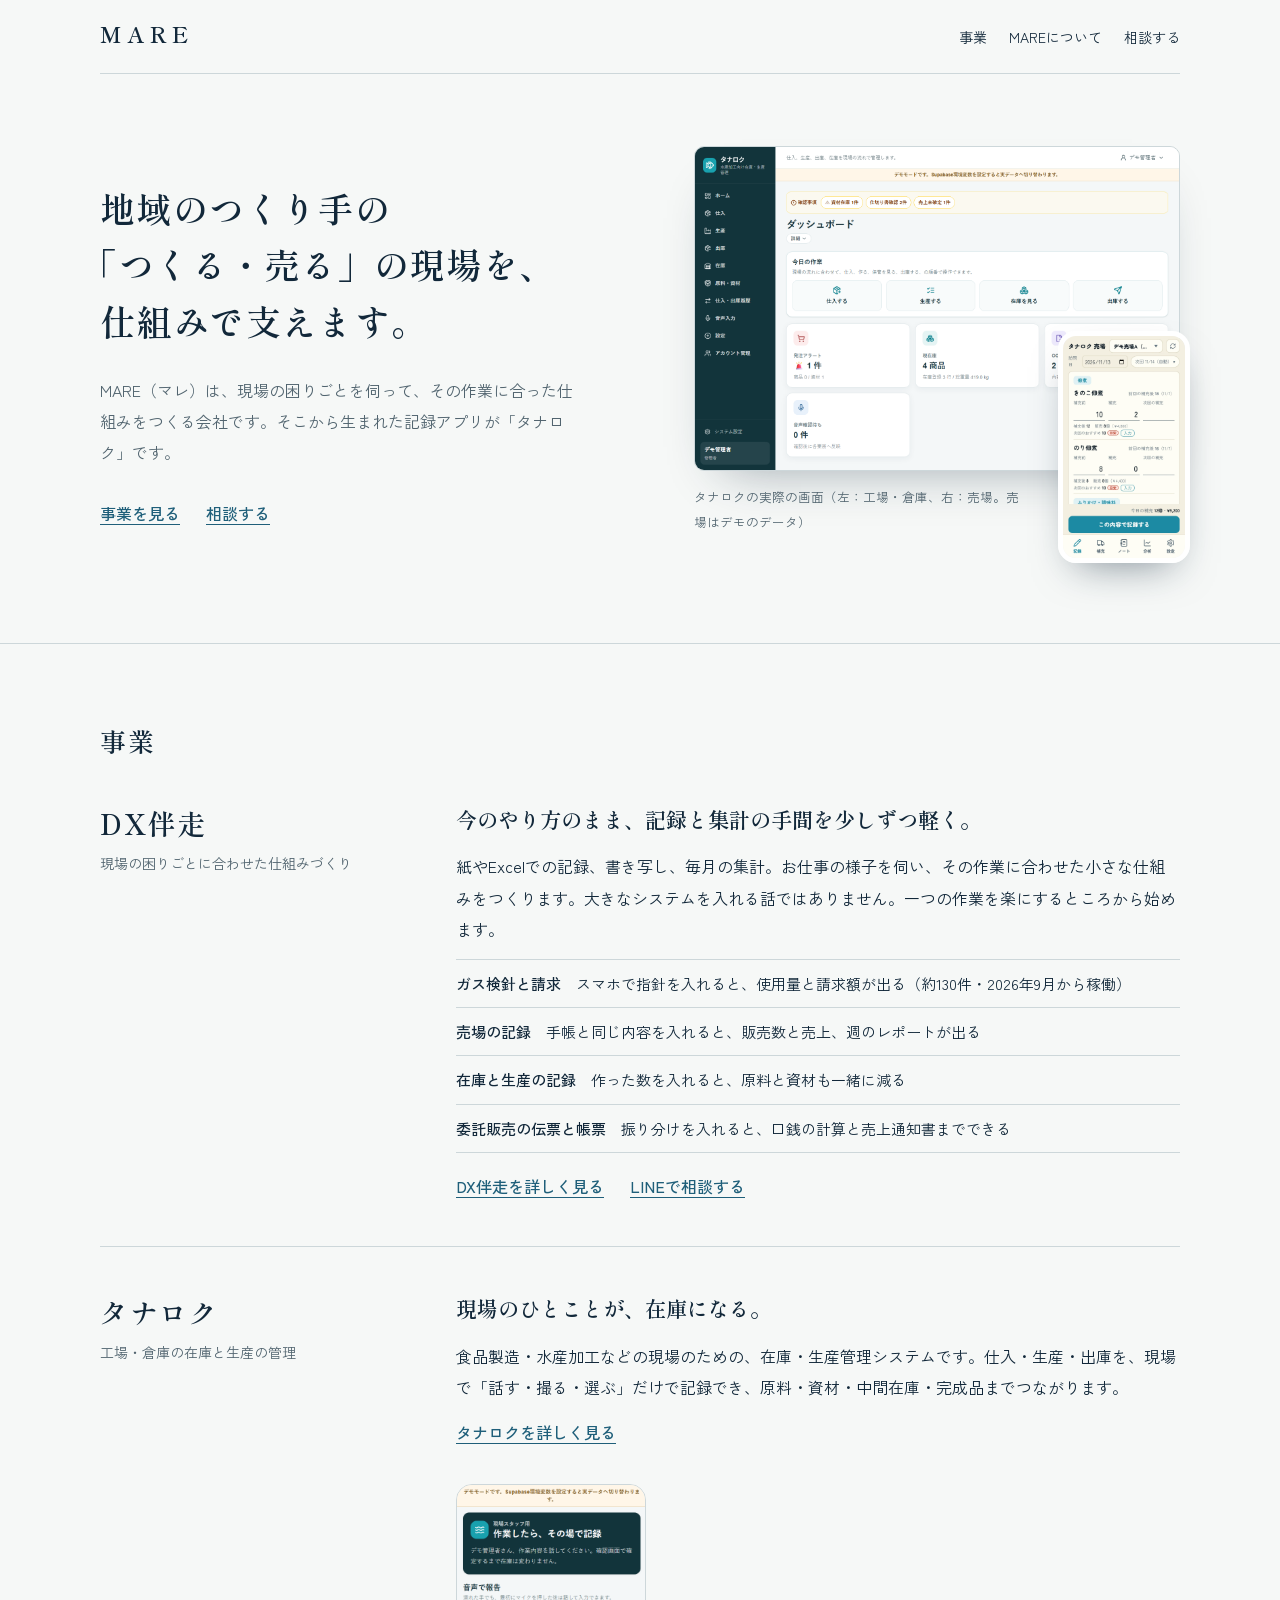
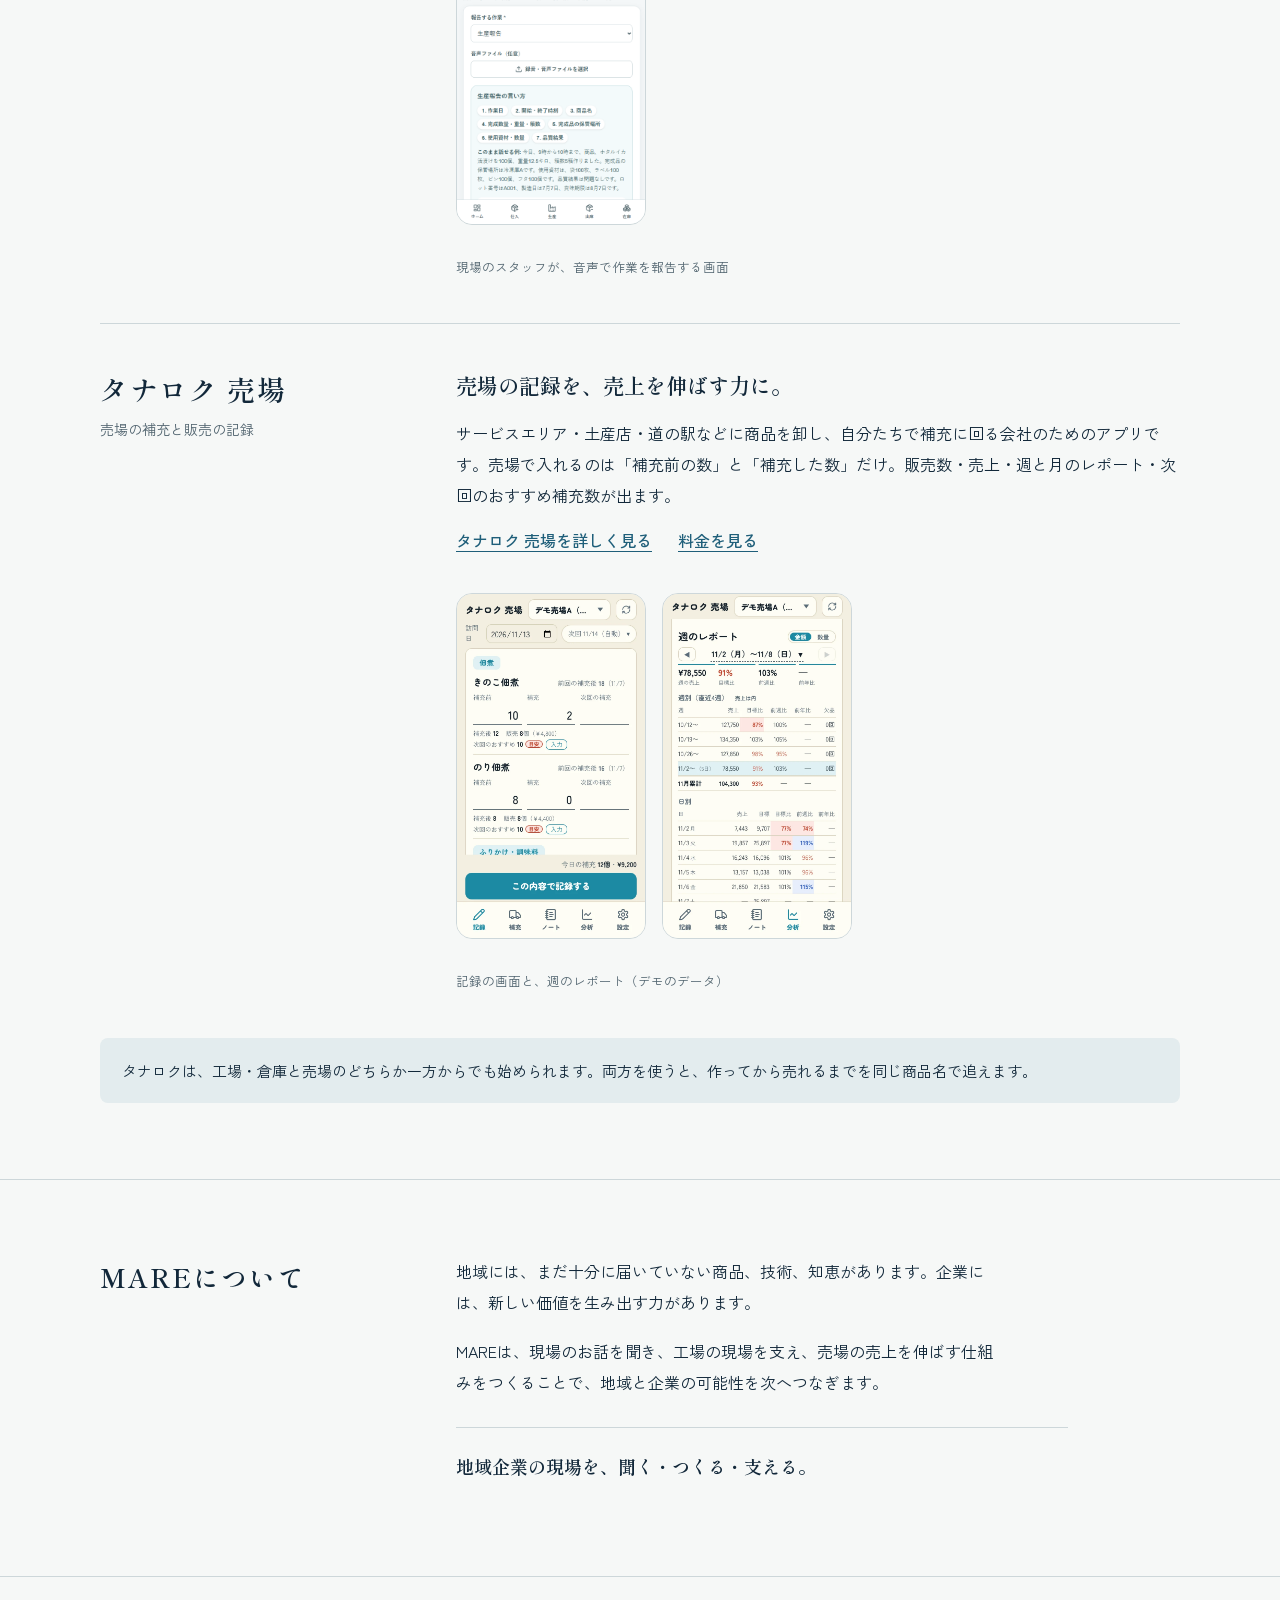
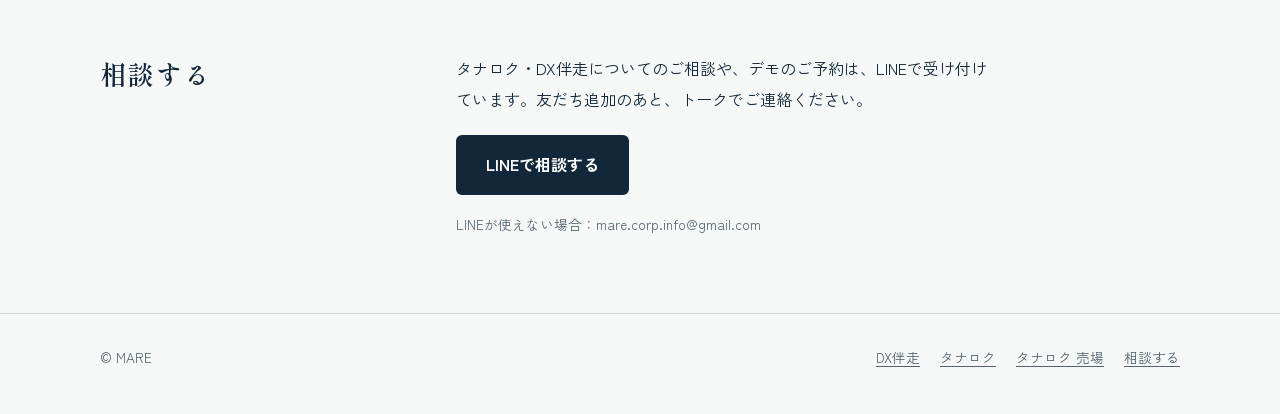
==== commit b8a5d3a4: "DX伴走の事例に、委託販売の伝票と帳票（振分ノート）を足す Co-Authored-By: Claude Fable 5.2 <noreply@anthropic.com> Claude-Sessio" ====
--- a/index.html
+++ b/index.html
@@ -23,7 +23,7 @@
     <div>
       <p class="say"><span class="ph">今のやり方のまま、</span><span class="ph">記録と集計の手間を</span><span class="ph">少しずつ軽く。</span></p>
       <p>紙やExcelでの記録、書き写し、毎月の集計。お仕事の様子を伺い、その作業に合わせた小さな仕組みをつくります。大きなシステムを入れる話ではありません。一つの作業を楽にするところから始めます。</p>
-      <ul><li><b>ガス検針と請求</b>　スマホで指針を入れると、使用量と請求額が出る（約130件・2026年9月から稼働）</li><li><b>売場の記録</b>　手帳と同じ内容を入れると、販売数と売上、週のレポートが出る</li><li><b>在庫と生産の記録</b>　作った数を入れると、原料と資材も一緒に減る</li></ul>
+      <ul><li><b>ガス検針と請求</b>　スマホで指針を入れると、使用量と請求額が出る（約130件・2026年9月から稼働）</li><li><b>売場の記録</b>　手帳と同じ内容を入れると、販売数と売上、週のレポートが出る</li><li><b>在庫と生産の記録</b>　作った数を入れると、原料と資材も一緒に減る</li><li><b>委託販売の伝票と帳票</b>　振り分けを入れると、口銭の計算と売上通知書までできる</li></ul>
       <div class="go"><a href="/dx/">DX伴走を詳しく見る</a><a href="https://lin.ee/n3A1B0A" target="_blank" rel="noopener noreferrer">LINEで相談する</a></div>
     </div>
   </article>
